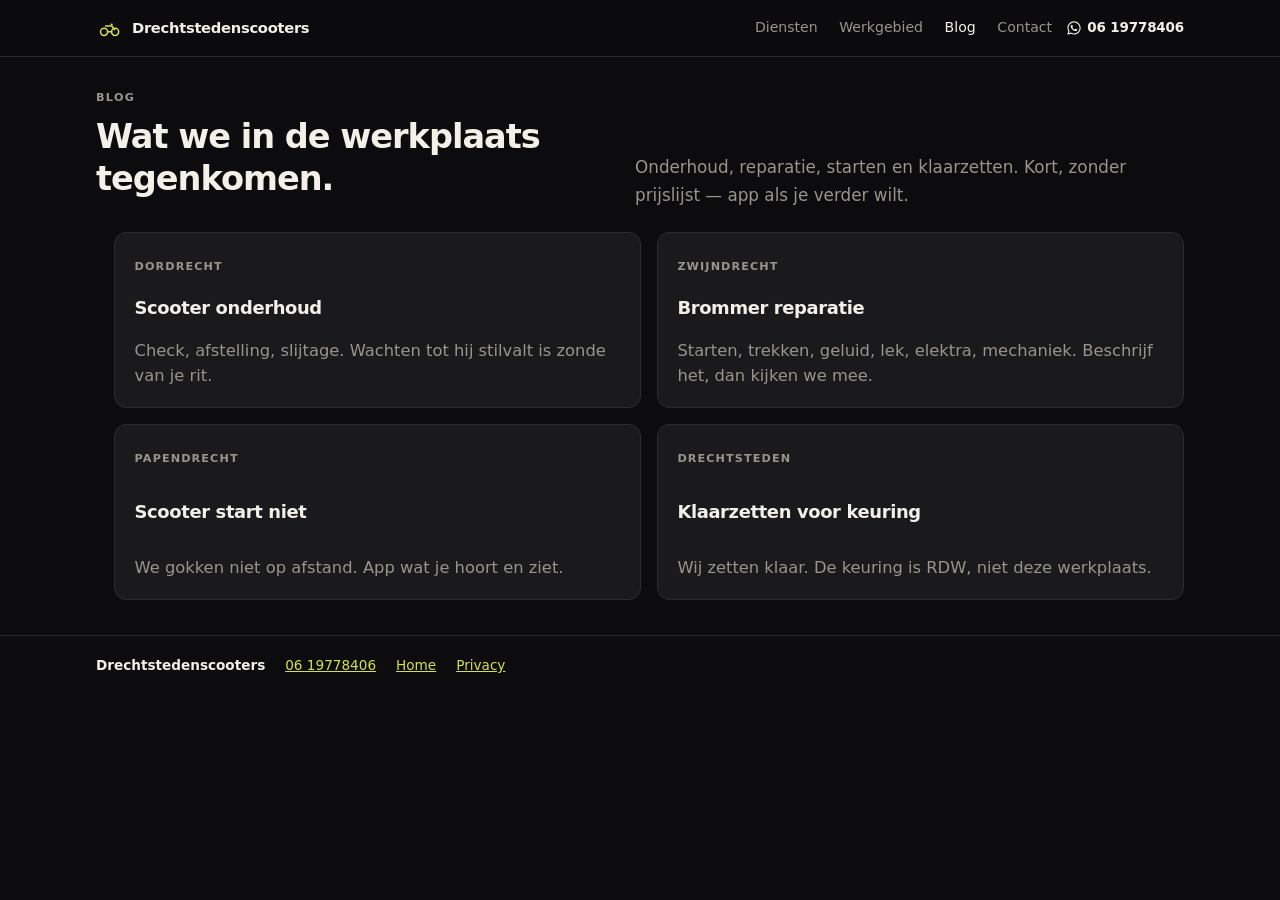
==== blog/index.html @ a327f625 "Warm homepage and blog-hub copy without changing facts Rewrite visible Dutch so the werkplaats sound" ====
<!DOCTYPE html>
<html lang="nl">
<head>
  <meta charset="utf-8">
  <meta name="viewport" content="width=device-width, initial-scale=1">
  <title>Scooter- en brommeruitleg Drechtsteden | Drechtstedenscooters</title>
  <meta name="description" content="Vier stukken: scooter onderhoud Dordrecht, brommer reparatie Zwijndrecht, scooter start niet Papendrecht, klaarzetten keuring Drechtsteden. Geen prijslijst. App 06 19778406.">
  <meta name="robots" content="index, follow">
  <meta name="theme-color" content="#0a0a0b">
  <link rel="canonical" href="https://www.drechtstedenscooters.nl/blog/">
  <link rel="icon" href="../favicon.svg" type="image/svg+xml">
  <link rel="icon" href="../favicon.ico" sizes="32x32">
  <link rel="apple-touch-icon" href="../apple-touch-icon.png">
  <meta property="og:title" content="Scooter- en brommeruitleg Drechtsteden | Drechtstedenscooters">
  <meta property="og:description" content="Vier stukken: onderhoud Dordrecht, reparatie Zwijndrecht, start niet Papendrecht, klaarzetten keuring. Geen prijslijst.">
  <meta property="og:locale" content="nl_NL">
  <meta property="og:type" content="website">
  <meta property="og:url" content="https://www.drechtstedenscooters.nl/blog/">
  <meta property="og:site_name" content="Drechtstedenscooters">
  <meta property="og:image" content="https://www.drechtstedenscooters.nl/public/photos/werkplaats.jpg">
  <meta property="og:image:alt" content="Derbi Senda 50 op een hydraulische brug in de werkplaats">
  <meta name="twitter:card" content="summary_large_image">
  <meta name="twitter:image" content="https://www.drechtstedenscooters.nl/public/photos/werkplaats.jpg">
  <meta name="twitter:image:alt" content="Derbi Senda 50 op een hydraulische brug in de werkplaats">
  <link rel="stylesheet" href="../styles.css">
  <script type="application/ld+json">
  {
    "@context": "https://schema.org",
    "@type": "CollectionPage",
    "name": "Scooter- en brommeruitleg Drechtsteden",
    "url": "https://www.drechtstedenscooters.nl/blog/",
    "isPartOf": {
      "@type": ["LocalBusiness", "AutoRepair"],
      "name": "Drechtstedenscooters",
      "url": "https://www.drechtstedenscooters.nl/",
      "telephone": "+31619778406"
    },
    "mainEntity": {
      "@type": "ItemList",
      "numberOfItems": 4,
      "itemListElement": [
        {
          "@type": "ListItem",
          "position": 1,
          "name": "Scooter onderhoud in Dordrecht",
          "url": "https://www.drechtstedenscooters.nl/blog/scooter-onderhoud-dordrecht.html"
        },
        {
          "@type": "ListItem",
          "position": 2,
          "name": "Brommer reparatie in Zwijndrecht",
          "url": "https://www.drechtstedenscooters.nl/blog/brommer-reparatie-zwijndrecht.html"
        },
        {
          "@type": "ListItem",
          "position": 3,
          "name": "Scooter start niet in Papendrecht",
          "url": "https://www.drechtstedenscooters.nl/blog/scooter-start-niet-papendrecht.html"
        },
        {
          "@type": "ListItem",
          "position": 4,
          "name": "Klaarzetten voor keuring in de Drechtsteden",
          "url": "https://www.drechtstedenscooters.nl/blog/scooter-klaarzetten-keuring-drechtsteden.html"
        }
      ]
    }
  }
  </script>
</head>
<body class="page-hub">
  <a class="skip-link" href="#inhoud">Naar inhoud</a>
  <header class="site-header">
    <div class="wrap header-inner">
      <a class="brand" href="../">
        <svg class="brand-mark" viewBox="0 0 32 32" aria-hidden="true" focusable="false">
          <circle cx="9.5" cy="21" r="4.2" fill="none" stroke="currentColor" stroke-width="1.8"/>
          <circle cx="22.5" cy="21" r="4.2" fill="none" stroke="currentColor" stroke-width="1.8"/>
          <path d="M13.6 21h5M11.2 14.2h7.4l3.2 4.2" fill="none" stroke="currentColor" stroke-width="1.8" stroke-linecap="round" stroke-linejoin="round"/>
          <circle cx="18.4" cy="12.4" r="1.35" fill="currentColor"/>
        </svg>
        <span class="brand-text"><strong>Drechtstedenscooters</strong></span>
      </a>
      <nav id="hoofdmenu" class="nav" aria-label="Hoofdnavigatie">
        <a href="../#diensten">Diensten</a>
        <a href="../#werkgebied">Werkgebied</a>
        <a href="./" aria-current="page">Blog</a>
        <a href="../#contact">Contact</a>
      </nav>
      <a class="header-wa" href="https://wa.me/31619778406?text=Hoi%2C%20ik%20heb%20een%20vraag%20over%20mijn%20scooter" rel="noopener noreferrer" aria-label="WhatsApp 06 19778406">
        <svg class="wa-icon" viewBox="0 0 24 24" aria-hidden="true" focusable="false">
          <path fill="currentColor" d="M19.05 4.91A9.82 9.82 0 0 0 12.04 2C6.58 2 2.13 6.45 2.13 11.91c0 1.75.46 3.45 1.32 4.95L2 22l5.25-1.38a9.87 9.87 0 0 0 4.79 1.22h.01c5.46 0 9.91-4.45 9.91-9.91 0-2.65-1.03-5.14-2.91-7.02m-7.01 15.24h-.01a8.2 8.2 0 0 1-4.18-1.15l-.3-.18-3.12.82.83-3.04-.2-.31a8.18 8.18 0 0 1-1.26-4.38c0-4.54 3.7-8.24 8.25-8.24 2.2 0 4.27.86 5.82 2.42a8.18 8.18 0 0 1 2.41 5.83c.01 4.54-3.7 8.23-8.24 8.23m4.52-6.16c-.25-.12-1.47-.72-1.7-.81-.23-.08-.39-.12-.56.12-.17.25-.64.81-.79.97-.15.17-.29.19-.54.06-.25-.12-1.05-.39-2-1.23-.74-.66-1.24-1.47-1.38-1.72-.15-.25-.02-.38.11-.51.11-.11.25-.29.37-.43.12-.15.17-.25.25-.41.08-.17.04-.31-.02-.43-.06-.12-.56-1.34-.76-1.84-.2-.48-.4-.42-.56-.42h-.48c-.17 0-.43.06-.66.31-.23.25-.87.85-.87 2.07s.89 2.4 1.01 2.56c.12.17 1.75 2.67 4.23 3.74.59.26 1.05.41 1.41.52.59.19 1.13.16 1.56.1.48-.07 1.47-.6 1.67-1.18.21-.58.21-1.07.15-1.18-.06-.1-.23-.17-.48-.29"/>
        </svg>
        <span class="header-wa-label">06 19778406</span>
      </a>
      <button class="nav-toggle" type="button" aria-expanded="false" aria-controls="hoofdmenu">Menu</button>
    </div>
  </header>
  <main id="inhoud">
    <article class="wrap article article-hub">
      <div class="hub-head">
        <div>
          <p class="eyebrow">Blog</p>
          <h1>Wat we in de werkplaats tegenkomen.</h1>
        </div>
        <p class="lede">Onderhoud, reparatie, starten en klaarzetten. Kort, zonder prijslijst — app als je verder wilt.</p>
      </div>
      <ul class="post-list">
        <li>
          <a class="post-card" href="scooter-onderhoud-dordrecht.html">
            <span class="post-kicker">Dordrecht</span>
            <strong>Scooter onderhoud</strong>
            <span>Check, afstelling, slijtage. Wachten tot hij stilvalt is zonde van je rit.</span>
          </a>
        </li>
        <li>
          <a class="post-card" href="brommer-reparatie-zwijndrecht.html">
            <span class="post-kicker">Zwijndrecht</span>
            <strong>Brommer reparatie</strong>
            <span>Starten, trekken, geluid, lek, elektra, mechaniek. Beschrijf het, dan kijken we mee.</span>
          </a>
        </li>
        <li>
          <a class="post-card" href="scooter-start-niet-papendrecht.html">
            <span class="post-kicker">Papendrecht</span>
            <strong>Scooter start niet</strong>
            <span>We gokken niet op afstand. App wat je hoort en ziet.</span>
          </a>
        </li>
        <li>
          <a class="post-card" href="scooter-klaarzetten-keuring-drechtsteden.html">
            <span class="post-kicker">Drechtsteden</span>
            <strong>Klaarzetten voor keuring</strong>
            <span>Wij zetten klaar. De keuring is RDW, niet deze werkplaats.</span>
          </a>
        </li>
      </ul>
    </article>
  </main>
  <footer class="site-footer">
    <div class="wrap footer-bar">
      <p class="footer-brand">Drechtstedenscooters</p>
      <p><a href="https://wa.me/31619778406" rel="noopener noreferrer">06 19778406</a></p>
      <p><a href="../">Home</a></p>
      <p><a href="../privacy.html">Privacy</a></p>
    </div>
  </footer>
  <script src="../nav.js"></script>
</body>
</html>
---- styles.css ----
/* Drechtstedenscooters — workshop site */

:root {
  --bg: #0c0c0e;
  --bg-raised: #141416;
  --bg-card: #1a1a1d;
  --ink: #f3f0e8;
  --muted: #9a958b;
  --line: #2c2c30;
  --accent: #d6e04a;
  --accent-ink: #14180a;
  --wa: #25d366;
  --wa-hover: #1ebe5d;
  --wa-ink: #052e16;
  --focus: #7ec8ff;
  --radius: 12px;
  --page: 68rem;
  --measure: 50rem;
  --header-h: 3.5rem;
  --fab-space: 5.5rem;
}

*,
*::before,
*::after {
  box-sizing: border-box;
}

html {
  scroll-behavior: smooth;
  color-scheme: dark;
  background: var(--bg);
  overflow-x: clip;
}

body {
  margin: 0;
  font-family: "Segoe UI", "Helvetica Neue", ui-sans-serif, system-ui, sans-serif;
  background: var(--bg);
  color: var(--ink);
  line-height: 1.65;
  font-size: 1.02rem;
  padding-bottom: calc(var(--fab-space) + env(safe-area-inset-bottom, 0px));
}

.page-home,
.page-hub {
  padding-bottom: 0;
}

.page-hub .fab {
  display: none;
}

img {
  max-width: 100%;
  height: auto;
  display: block;
}

a {
  color: var(--accent);
}

a:hover {
  color: #eef58a;
}

:focus-visible {
  outline: 3px solid var(--focus);
  outline-offset: 3px;
}

.skip-link {
  position: absolute;
  left: 0.75rem;
  top: -4rem;
  background: var(--accent);
  color: var(--accent-ink);
  padding: 0.45rem 0.7rem;
  z-index: 40;
  font-weight: 700;
  text-decoration: none;
}

.skip-link:focus {
  top: 0.75rem;
}

.wrap {
  width: min(100% - 2.25rem, var(--page));
  margin-inline: auto;
}

.site-header {
  position: sticky;
  top: 0;
  z-index: 20;
  background: rgba(12, 12, 14, 0.92);
  border-bottom: 1px solid var(--line);
  backdrop-filter: blur(12px);
}

.header-inner {
  display: grid;
  grid-template-columns: 1fr auto auto;
  align-items: center;
  gap: 0.55rem 0.85rem;
  min-height: var(--header-h);
}

.brand {
  display: flex;
  align-items: center;
  gap: 0.55rem;
  text-decoration: none;
  color: inherit;
  margin-right: auto;
}

.brand:hover {
  color: inherit;
}

.brand-mark {
  width: 1.7rem;
  height: 1.7rem;
  color: var(--accent);
  flex-shrink: 0;
}

.brand-text strong {
  font-size: 0.92rem;
  font-weight: 650;
  letter-spacing: -0.02em;
}

.brand-host {
  display: none;
}

.header-wa {
  position: relative;
  display: inline-flex;
  align-items: center;
  justify-content: center;
  gap: 0.35rem;
  background: transparent;
  color: var(--ink);
  text-decoration: none;
  font-weight: 650;
  font-size: 0.84rem;
  letter-spacing: -0.01em;
  padding: 0.2rem 0;
  min-height: 2.5rem;
  min-width: 2.5rem;
}

.header-wa:hover {
  color: var(--wa);
}

.header-wa .wa-icon {
  width: 1rem;
  height: 1rem;
}

@media (max-width: 879px) {
  .header-wa-label {
    position: absolute;
    width: 1px;
    height: 1px;
    padding: 0;
    margin: -1px;
    overflow: hidden;
    clip: rect(0, 0, 0, 0);
    white-space: nowrap;
    border: 0;
  }
}

.nav-toggle {
  background: transparent;
  color: var(--ink);
  border: 1px solid var(--line);
  border-radius: 8px;
  padding: 0.35rem 0.7rem;
  min-height: 2.25rem;
  font: inherit;
  font-size: 0.85rem;
  cursor: pointer;
}

.nav {
  display: none;
  grid-column: 1 / -1;
  flex-direction: column;
  gap: 0.15rem;
  padding-bottom: 0.75rem;
}

.nav.is-open {
  display: flex;
}

.nav a {
  color: var(--muted);
  text-decoration: none;
  padding: 0.45rem 0;
  border-bottom: 1px solid var(--line);
  font-size: 0.95rem;
}

.nav a:hover,
.nav a[aria-current="page"] {
  color: var(--ink);
}

@media (min-width: 880px) {
  .header-inner {
    grid-template-columns: auto 1fr auto;
  }

  .nav-toggle {
    display: none;
  }

  .nav {
    display: flex;
    grid-column: auto;
    flex-direction: row;
    justify-content: flex-end;
    gap: 1.35rem;
    padding: 0;
  }

  .nav a {
    border: 0;
    padding: 0;
    font-size: 0.88rem;
  }

  body {
    padding-bottom: 0;
  }
}

/* —— Hero: copy + photo —— */

.hero {
  display: grid;
  border-bottom: 1px solid var(--line);
}

.hero-media {
  order: -1;
  min-height: 15.5rem;
  max-height: 17.5rem;
  overflow: hidden;
}

.hero-media img {
  width: 100%;
  height: 100%;
  object-fit: cover;
  object-position: 50% 36%;
}

.hero-copy {
  width: min(100% - 2.25rem, var(--page));
  margin-inline: auto;
  padding: 1.25rem 0 1.5rem;
}

.hero-scrim {
  display: none;
}

@media (min-width: 1100px) {
  .hero {
    grid-template-columns: minmax(45rem, 54rem) 1fr;
    min-height: 34rem;
  }

  .hero-media {
    order: 0;
    min-height: 34rem;
    max-height: none;
  }

  .hero-copy {
    width: auto;
    margin: 0;
    padding: 3.25rem 3rem 3.25rem max(1.5rem, calc((100vw - 68rem) / 2));
    display: flex;
    flex-direction: column;
    justify-content: center;
  }
}

.eyebrow {
  margin: 0 0 0.55rem;
  text-transform: uppercase;
  letter-spacing: 0.12em;
  font-size: 0.7rem;
  font-weight: 700;
  color: var(--accent);
}

.hero h1 {
  margin: 0;
  font-size: 1.55rem;
  line-height: 1.25;
  letter-spacing: -0.03em;
  font-weight: 700;
  max-width: 18ch;
}

@media (min-width: 1100px) {
  .hero h1 {
    font-size: 2.55rem;
    line-height: 1.2;
    max-width: 15ch;
  }
}

.lede {
  max-width: 38rem;
  color: var(--muted);
  font-size: 1.05rem;
  line-height: 1.65;
  margin: 0.85rem 0 0;
}

.hero-actions {
  display: flex;
  flex-wrap: wrap;
  gap: 0.7rem;
  margin: 1.2rem 0 0;
}

.note {
  color: var(--muted);
  font-size: 0.92rem;
}

.section {
  padding-block: 2.6rem;
}

@media (min-width: 880px) {
  .section {
    padding-block: 3.6rem;
  }
}

.section-alt {
  background: var(--bg-raised);
  border-block: 1px solid var(--line);
}

.section-head {
  margin-bottom: 1.5rem;
  max-width: var(--measure);
}

.section-head h2,
.section h2,
.split h2 {
  margin: 0;
  font-size: 1.45rem;
  line-height: 1.25;
  letter-spacing: -0.03em;
  font-weight: 700;
}

@media (min-width: 880px) {
  .section-head h2,
  .section h2,
  .split h2 {
    font-size: 1.85rem;
  }
}

.section-intro {
  color: var(--muted);
  max-width: var(--measure);
  margin: 0.55rem 0 0;
  line-height: 1.65;
}

.jobs {
  list-style: none;
  margin: 0;
  padding: 0;
  display: grid;
  gap: 0.85rem;
}

.jobs li {
  background: var(--bg-card);
  border: 1px solid var(--line);
  border-radius: var(--radius);
  padding: 1.15rem 1.15rem 1.2rem;
}

.job-index {
  display: block;
  font-size: 0.72rem;
  font-weight: 700;
  letter-spacing: 0.1em;
  color: var(--accent);
  margin-bottom: 0.4rem;
}

.jobs h3 {
  margin: 0 0 0.35rem;
  font-size: 1.15rem;
  letter-spacing: -0.02em;
  font-weight: 700;
}

.jobs p {
  margin: 0;
  color: var(--muted);
  line-height: 1.6;
}

.jobs h3 a {
  color: inherit;
  text-decoration: none;
}

.jobs h3 a:hover {
  color: var(--accent);
}

@media (min-width: 880px) {
  .jobs {
    grid-template-columns: repeat(3, 1fr);
    gap: 1rem;
  }
}

.places {
  display: grid;
  grid-template-columns: repeat(2, 1fr);
  gap: 0.55rem;
  list-style: none;
  padding: 0;
  margin: 0;
}

@media (min-width: 880px) {
  .places {
    grid-template-columns: repeat(3, 1fr);
  }
}

.places li {
  background: var(--bg-card);
  border: 1px solid var(--line);
  border-radius: 10px;
  padding: 0.7rem 0.9rem;
  font-weight: 600;
  font-size: 0.95rem;
}

.places a {
  color: inherit;
  text-decoration: none;
  display: block;
}

.places a:hover {
  color: var(--accent);
}

.split {
  display: grid;
  gap: 0.5rem;
  max-width: var(--measure);
}

@media (min-width: 880px) {
  .split {
    grid-template-columns: 16rem 1fr;
    align-items: start;
    gap: 2rem;
    max-width: none;
  }
}

.section-contact {
  padding-block: 2.4rem;
}

.section-contact .lede {
  margin-top: 0.45rem;
}

.section-contact h2 {
  font-size: 1.45rem;
}

@media (min-width: 880px) {
  .section-contact h2 {
    font-size: 1.85rem;
  }
}

.contact-line {
  margin: 0.9rem 0 0;
}

.contact-line a {
  color: var(--ink);
  font-weight: 700;
  text-decoration: none;
  border-bottom: 1px solid var(--line);
}

.contact-line a:hover {
  color: var(--wa);
  border-color: var(--wa);
}

.btn {
  display: inline-flex;
  align-items: center;
  justify-content: center;
  gap: 0.4rem;
  text-decoration: none;
  border-radius: 999px;
  padding: 0.7rem 1.1rem;
  font-weight: 700;
  border: 2px solid transparent;
  letter-spacing: -0.02em;
  min-height: 2.85rem;
}

.btn-wa {
  background: var(--wa);
  color: var(--wa-ink);
}

.btn-wa:hover {
  background: var(--wa-hover);
  color: var(--wa-ink);
}

.wa-icon {
  width: 1.15rem;
  height: 1.15rem;
  flex-shrink: 0;
}

.site-footer {
  border-top: 1px solid var(--line);
  padding: 1.1rem 0 calc(1rem + env(safe-area-inset-bottom, 0px));
  color: var(--muted);
  font-size: 0.85rem;
}

.footer-bar,
.footer-grid {
  display: flex;
  flex-wrap: wrap;
  gap: 0.45rem 1.25rem;
  align-items: baseline;
}

.footer-bar p {
  margin: 0;
}

.footer-brand {
  color: var(--ink);
  font-weight: 700;
}

.fab {
  position: fixed;
  z-index: 30;
  left: 0.85rem;
  right: 0.85rem;
  bottom: calc(0.85rem + env(safe-area-inset-bottom, 0px));
  display: flex;
  align-items: center;
  justify-content: center;
  gap: 0.45rem;
  background: var(--wa);
  color: var(--wa-ink);
  text-decoration: none;
  font-weight: 750;
  border-radius: 999px;
  padding: 0.85rem 1rem;
}

.fab:hover {
  background: var(--wa-hover);
  color: var(--wa-ink);
}

@media (min-width: 880px) {
  .fab {
    display: none;
  }
}

.prose {
  padding-block: 2.6rem 3.2rem;
}

.prose h1 {
  margin: 0 0 0.7rem;
  font-size: 1.7rem;
  letter-spacing: -0.03em;
  line-height: 1.25;
}

.prose h2 {
  margin: 1.6rem 0 0.45rem;
  font-size: 1.15rem;
  letter-spacing: -0.02em;
}

.prose p {
  color: var(--muted);
  max-width: var(--measure);
  line-height: 1.65;
}

.prose p:first-of-type {
  color: var(--ink);
}

.article {
  padding-block: 2.4rem 3rem;
}

.article-hub {
  padding-block: 2rem 2.2rem;
}

.article h1 {
  margin: 0 0 0.6rem;
  font-size: 1.7rem;
  letter-spacing: -0.03em;
  line-height: 1.25;
  max-width: 22ch;
}

@media (min-width: 880px) {
  .article h1 {
    font-size: 2.1rem;
  }

  .hub-head {
    display: grid;
    grid-template-columns: 1fr 1.1fr;
    gap: 1.5rem 2.5rem;
    align-items: end;
    margin-bottom: 0.4rem;
  }

  .hub-head .lede {
    margin-top: 0;
  }
}

.article .lede {
  margin-top: 0.5rem;
}

.article h2 {
  margin: 1.8rem 0 0.5rem;
  font-size: 1.2rem;
  letter-spacing: -0.02em;
}

.article p,
.article li {
  color: var(--muted);
  max-width: var(--measure);
  line-height: 1.65;
}

.article ul {
  padding-left: 1.15rem;
}

.faq {
  display: grid;
  gap: 0.55rem;
  max-width: var(--measure);
  margin-top: 0.7rem;
}

@media (min-width: 880px) {
  .faq {
    grid-template-columns: 1fr 1fr;
    max-width: none;
  }

  .faq details:last-child {
    grid-column: 1 / -1;
  }
}

.faq details {
  background: var(--bg-card);
  border: 1px solid var(--line);
  border-radius: var(--radius);
  padding: 0.7rem 1rem;
}

.faq summary {
  cursor: pointer;
  font-weight: 700;
  letter-spacing: -0.02em;
  min-height: 2.5rem;
  display: flex;
  align-items: center;
}

.faq details p {
  margin: 0.55rem 0 0.1rem;
}

.article-links {
  list-style: none;
  padding: 0;
  margin: 0.6rem 0 0;
  display: grid;
  gap: 0.4rem;
}

.post-list {
  list-style: none;
  padding: 0;
  margin: 1.4rem 0 0;
  display: grid;
  gap: 0.85rem;
}

@media (min-width: 720px) {
  .post-list {
    grid-template-columns: 1fr 1fr;
    gap: 1rem;
  }
}

.post-list li {
  margin: 0;
}

.post-card {
  display: flex;
  flex-direction: column;
  justify-content: space-between;
  min-height: 11rem;
  background: var(--bg-card);
  border: 1px solid var(--line);
  border-radius: var(--radius);
  padding: 1.15rem 1.2rem 1.2rem;
  color: var(--ink);
  text-decoration: none;
}

.post-card:hover {
  color: inherit;
  border-color: var(--accent);
}

.post-kicker {
  display: block;
  font-size: 0.7rem;
  font-weight: 700;
  letter-spacing: 0.1em;
  text-transform: uppercase;
  color: var(--accent);
  margin-bottom: 0.45rem;
}

.post-card strong {
  display: block;
  font-size: 1.12rem;
  letter-spacing: -0.02em;
  line-height: 1.3;
}

.post-card span {
  display: block;
  margin-top: 0.45rem;
  color: var(--muted);
  line-height: 1.5;
}

.post-card:hover strong {
  color: var(--accent);
}

@media (prefers-reduced-motion: reduce) {
  html {
    scroll-behavior: auto;
  }
}
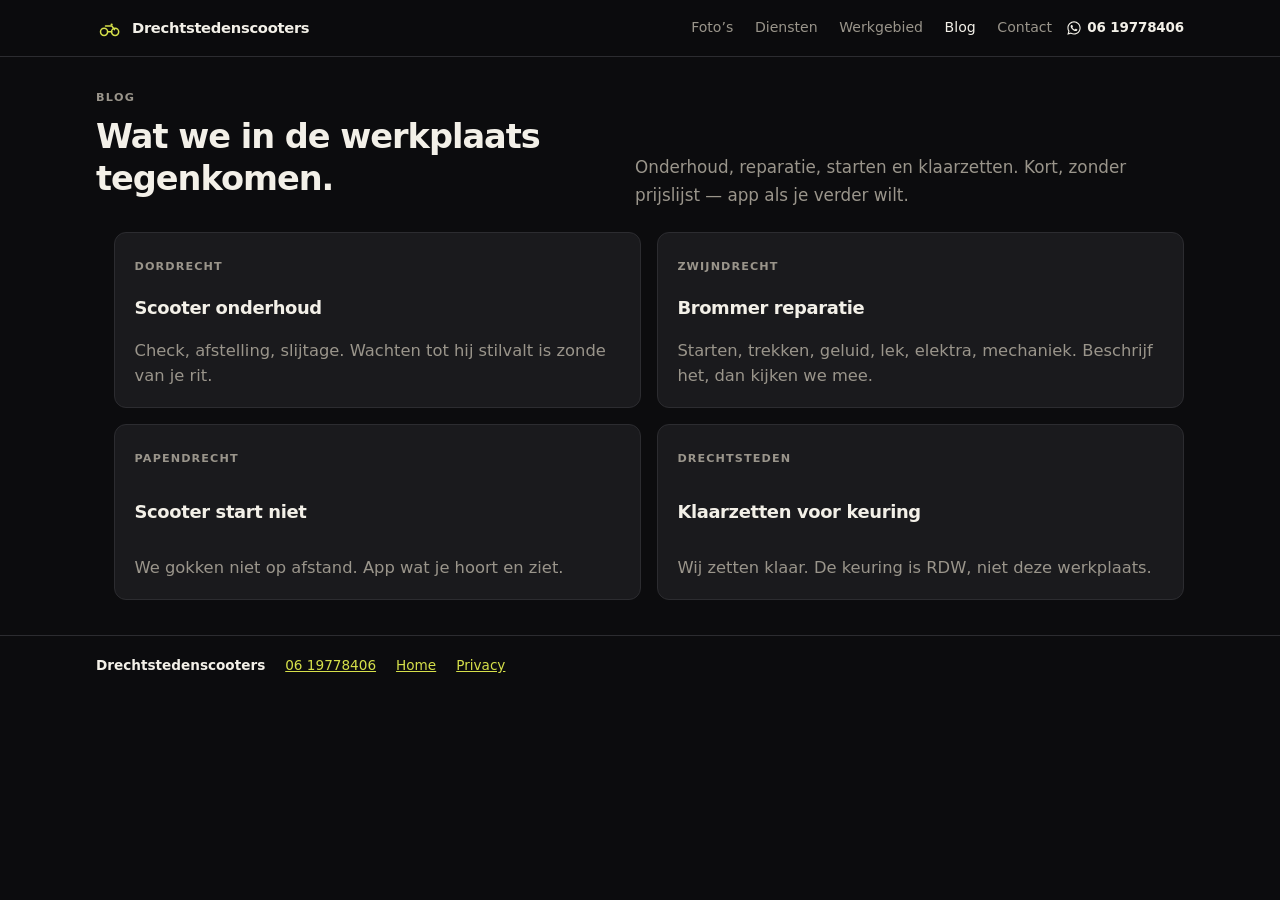
==== commit ba864725: "Add homepage Foto’s gallery with workshop and scooter shots Keep werkplaats.jpg as the two-column he" ====
--- a/blog/index.html
+++ b/blog/index.html
@@ -82,6 +82,7 @@
         <span class="brand-text"><strong>Drechtstedenscooters</strong></span>
       </a>
       <nav id="hoofdmenu" class="nav" aria-label="Hoofdnavigatie">
+        <a href="../#fotos">Foto’s</a>
         <a href="../#diensten">Diensten</a>
         <a href="../#werkgebied">Werkgebied</a>
         <a href="./" aria-current="page">Blog</a>
--- a/styles.css
+++ b/styles.css
@@ -389,6 +389,136 @@
   line-height: 1.65;
 }
 
+.gallery-section {
+  padding-block: 2.6rem;
+  border-bottom: 1px solid var(--line);
+}
+
+.gallery {
+  display: grid;
+  gap: 0.75rem;
+  grid-template-columns: 1fr 1fr;
+}
+
+.shot {
+  margin: 0;
+  background: #070708;
+  border: 1px solid var(--line);
+  border-radius: var(--radius);
+  overflow: hidden;
+  display: flex;
+  flex-direction: column;
+}
+
+.shot-hero,
+.shot-wide {
+  grid-column: 1 / -1;
+}
+
+.shot-btn {
+  appearance: none;
+  border: 0;
+  padding: 0;
+  margin: 0;
+  background: transparent;
+  cursor: zoom-in;
+  display: block;
+  width: 100%;
+}
+
+.shot img {
+  width: 100%;
+  height: 16rem;
+  object-fit: cover;
+}
+
+.shot-hero img {
+  height: min(62vw, 28rem);
+}
+
+.shot-wide img {
+  height: min(52vw, 22rem);
+}
+
+.shot figcaption {
+  padding: 0.55rem 0.75rem 0.7rem;
+  font-size: 0.75rem;
+  color: var(--muted);
+  letter-spacing: 0.01em;
+}
+
+@media (min-width: 880px) {
+  .gallery-section {
+    padding-block: 3.6rem;
+  }
+
+  .gallery {
+    grid-template-columns: repeat(4, 1fr);
+    grid-auto-rows: minmax(11rem, auto);
+    gap: 0.9rem;
+  }
+
+  .shot-hero {
+    grid-column: 1 / 3;
+    grid-row: span 2;
+  }
+
+  .shot-hero img,
+  .shot img,
+  .shot-wide img {
+    height: 100%;
+    min-height: 14rem;
+    flex: 1;
+  }
+
+  .shot {
+    min-height: 100%;
+  }
+
+  .shot-wide {
+    grid-column: span 2;
+  }
+}
+
+.lightbox {
+  width: min(96vw, 64rem);
+  max-height: 92vh;
+  padding: 0.9rem 0.9rem 1rem;
+  border: 1px solid var(--line);
+  border-radius: 12px;
+  background: #0e0e10;
+  color: var(--ink);
+}
+
+.lightbox::backdrop {
+  background: rgba(0, 0, 0, 0.82);
+}
+
+.lightbox img {
+  width: 100%;
+  max-height: 74vh;
+  object-fit: contain;
+  background: #050506;
+}
+
+.lightbox-close {
+  display: inline-flex;
+  margin-bottom: 0.6rem;
+  background: var(--bg-card);
+  color: var(--ink);
+  border: 1px solid var(--line);
+  border-radius: 8px;
+  padding: 0.4rem 0.7rem;
+  font: inherit;
+  cursor: pointer;
+}
+
+.lightbox-cap {
+  margin: 0.65rem 0 0;
+  color: var(--muted);
+  font-size: 0.88rem;
+}
+
 .jobs {
   list-style: none;
   margin: 0;
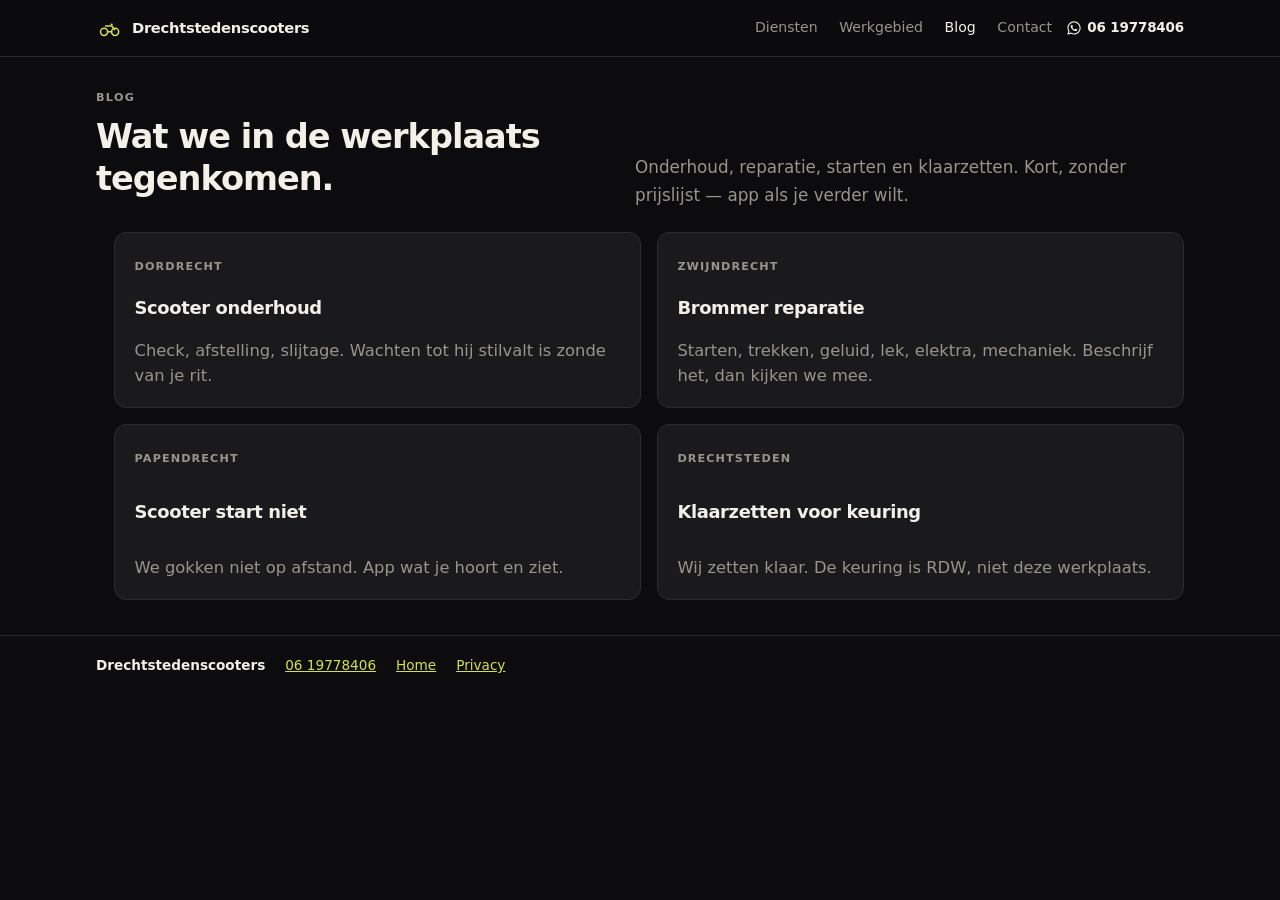
==== commit e73774ab: "Revert "Merge pull request #6 from mahavak/cursor/workshop-gallery-look-a357" This reverts commit 79" ====
--- a/blog/index.html
+++ b/blog/index.html
@@ -82,7 +82,6 @@
         <span class="brand-text"><strong>Drechtstedenscooters</strong></span>
       </a>
       <nav id="hoofdmenu" class="nav" aria-label="Hoofdnavigatie">
-        <a href="../#fotos">Foto’s</a>
         <a href="../#diensten">Diensten</a>
         <a href="../#werkgebied">Werkgebied</a>
         <a href="./" aria-current="page">Blog</a>
--- a/styles.css
+++ b/styles.css
@@ -389,136 +389,6 @@
   line-height: 1.65;
 }
 
-.gallery-section {
-  padding-block: 2.6rem;
-  border-bottom: 1px solid var(--line);
-}
-
-.gallery {
-  display: grid;
-  gap: 0.75rem;
-  grid-template-columns: 1fr 1fr;
-}
-
-.shot {
-  margin: 0;
-  background: #070708;
-  border: 1px solid var(--line);
-  border-radius: var(--radius);
-  overflow: hidden;
-  display: flex;
-  flex-direction: column;
-}
-
-.shot-hero,
-.shot-wide {
-  grid-column: 1 / -1;
-}
-
-.shot-btn {
-  appearance: none;
-  border: 0;
-  padding: 0;
-  margin: 0;
-  background: transparent;
-  cursor: zoom-in;
-  display: block;
-  width: 100%;
-}
-
-.shot img {
-  width: 100%;
-  height: 16rem;
-  object-fit: cover;
-}
-
-.shot-hero img {
-  height: min(62vw, 28rem);
-}
-
-.shot-wide img {
-  height: min(52vw, 22rem);
-}
-
-.shot figcaption {
-  padding: 0.55rem 0.75rem 0.7rem;
-  font-size: 0.75rem;
-  color: var(--muted);
-  letter-spacing: 0.01em;
-}
-
-@media (min-width: 880px) {
-  .gallery-section {
-    padding-block: 3.6rem;
-  }
-
-  .gallery {
-    grid-template-columns: repeat(4, 1fr);
-    grid-auto-rows: minmax(11rem, auto);
-    gap: 0.9rem;
-  }
-
-  .shot-hero {
-    grid-column: 1 / 3;
-    grid-row: span 2;
-  }
-
-  .shot-hero img,
-  .shot img,
-  .shot-wide img {
-    height: 100%;
-    min-height: 14rem;
-    flex: 1;
-  }
-
-  .shot {
-    min-height: 100%;
-  }
-
-  .shot-wide {
-    grid-column: span 2;
-  }
-}
-
-.lightbox {
-  width: min(96vw, 64rem);
-  max-height: 92vh;
-  padding: 0.9rem 0.9rem 1rem;
-  border: 1px solid var(--line);
-  border-radius: 12px;
-  background: #0e0e10;
-  color: var(--ink);
-}
-
-.lightbox::backdrop {
-  background: rgba(0, 0, 0, 0.82);
-}
-
-.lightbox img {
-  width: 100%;
-  max-height: 74vh;
-  object-fit: contain;
-  background: #050506;
-}
-
-.lightbox-close {
-  display: inline-flex;
-  margin-bottom: 0.6rem;
-  background: var(--bg-card);
-  color: var(--ink);
-  border: 1px solid var(--line);
-  border-radius: 8px;
-  padding: 0.4rem 0.7rem;
-  font: inherit;
-  cursor: pointer;
-}
-
-.lightbox-cap {
-  margin: 0.65rem 0 0;
-  color: var(--muted);
-  font-size: 0.88rem;
-}
-
 .jobs {
   list-style: none;
   margin: 0;
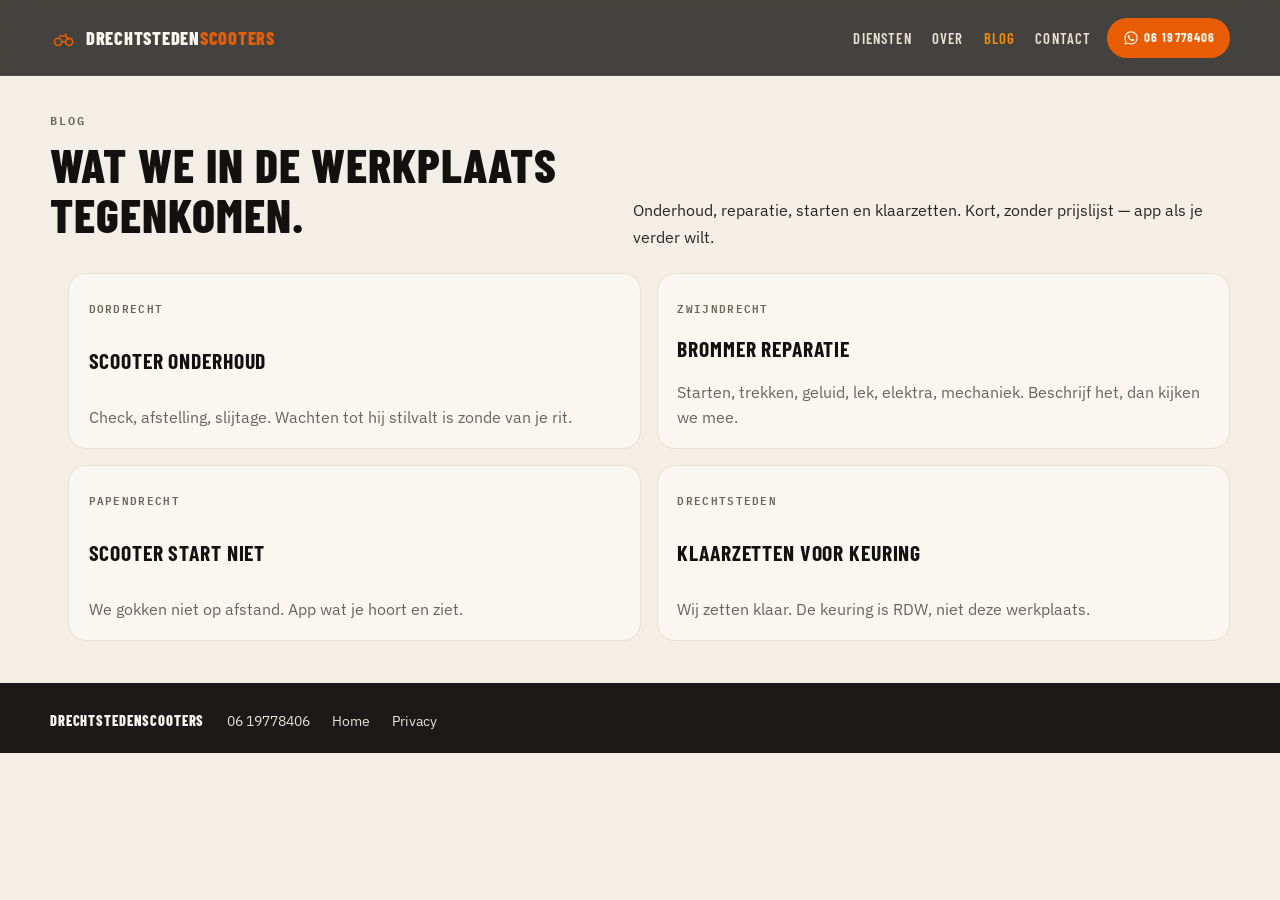
==== commit 7367156f: "Port homepage to BromWerks cream/orange workshop template Replace the black/lime DSS layout with the" ====
--- a/blog/index.html
+++ b/blog/index.html
@@ -6,7 +6,7 @@
   <title>Scooter- en brommeruitleg Drechtsteden | Drechtstedenscooters</title>
   <meta name="description" content="Vier stukken: scooter onderhoud Dordrecht, brommer reparatie Zwijndrecht, scooter start niet Papendrecht, klaarzetten keuring Drechtsteden. Geen prijslijst. App 06 19778406.">
   <meta name="robots" content="index, follow">
-  <meta name="theme-color" content="#0a0a0b">
+  <meta name="theme-color" content="#12110f">
   <link rel="canonical" href="https://www.drechtstedenscooters.nl/blog/">
   <link rel="icon" href="../favicon.svg" type="image/svg+xml">
   <link rel="icon" href="../favicon.ico" sizes="32x32">
@@ -22,6 +22,9 @@
   <meta name="twitter:card" content="summary_large_image">
   <meta name="twitter:image" content="https://www.drechtstedenscooters.nl/public/photos/werkplaats.jpg">
   <meta name="twitter:image:alt" content="Derbi Senda 50 op een hydraulische brug in de werkplaats">
+    <link rel="preconnect" href="https://fonts.googleapis.com">
+  <link rel="preconnect" href="https://fonts.gstatic.com" crossorigin>
+  <link href="https://fonts.googleapis.com/css2?family=Barlow+Condensed:wght@600;700;800&family=IBM+Plex+Mono:wght@500;600&family=IBM+Plex+Sans:wght@400;500;600;700&display=swap" rel="stylesheet">
   <link rel="stylesheet" href="../styles.css">
   <script type="application/ld+json">
   {
@@ -79,11 +82,11 @@
           <path d="M13.6 21h5M11.2 14.2h7.4l3.2 4.2" fill="none" stroke="currentColor" stroke-width="1.8" stroke-linecap="round" stroke-linejoin="round"/>
           <circle cx="18.4" cy="12.4" r="1.35" fill="currentColor"/>
         </svg>
-        <span class="brand-text"><strong>Drechtstedenscooters</strong></span>
+        <span class="brand-text">Drechtsteden<span>scooters</span></span>
       </a>
       <nav id="hoofdmenu" class="nav" aria-label="Hoofdnavigatie">
         <a href="../#diensten">Diensten</a>
-        <a href="../#werkgebied">Werkgebied</a>
+        <a href="../#over">Over</a>
         <a href="./" aria-current="page">Blog</a>
         <a href="../#contact">Contact</a>
       </nav>
@@ -93,7 +96,10 @@
         </svg>
         <span class="header-wa-label">06 19778406</span>
       </a>
-      <button class="nav-toggle" type="button" aria-expanded="false" aria-controls="hoofdmenu">Menu</button>
+            <button class="nav-toggle" type="button" aria-expanded="false" aria-controls="hoofdmenu">
+        <span class="nav-toggle-bars" aria-hidden="true"></span>
+        <span class="visually-hidden">Menu</span>
+      </button>
     </div>
   </header>
   <main id="inhoud">
--- a/styles.css
+++ b/styles.css
@@ -1,23 +1,21 @@
-/* Drechtstedenscooters — workshop site */
+/* Drechtstedenscooters — BromWerks port */
 
 :root {
-  --bg: #0c0c0e;
-  --bg-raised: #141416;
-  --bg-card: #1a1a1d;
-  --ink: #f3f0e8;
-  --muted: #9a958b;
-  --line: #2c2c30;
-  --accent: #d6e04a;
-  --accent-ink: #14180a;
-  --wa: #25d366;
-  --wa-hover: #1ebe5d;
-  --wa-ink: #052e16;
-  --focus: #7ec8ff;
-  --radius: 12px;
-  --page: 68rem;
-  --measure: 50rem;
-  --header-h: 3.5rem;
-  --fab-space: 5.5rem;
+  --ink: #12110f;
+  --ink-soft: #2a2722;
+  --paper: #f3efe6;
+  --paper-2: #e8e1d4;
+  --cream: #faf7f0;
+  --steel: #1b1a18;
+  --muted: #6b645a;
+  --accent: #e85d04;
+  --accent-2: #f48c06;
+  --accent-ink: #fff7ed;
+  --success: #2f6b3a;
+  --radius: 18px;
+  --nav-h: 76px;
+  --max: 1180px;
+  --focus: #f48c06;
 }
 
 *,
@@ -28,28 +26,18 @@
 
 html {
   scroll-behavior: smooth;
-  color-scheme: dark;
-  background: var(--bg);
+  background: var(--paper);
   overflow-x: clip;
 }
 
 body {
   margin: 0;
-  font-family: "Segoe UI", "Helvetica Neue", ui-sans-serif, system-ui, sans-serif;
-  background: var(--bg);
+  font-family: "IBM Plex Sans", "Segoe UI", ui-sans-serif, system-ui, sans-serif;
+  background: var(--paper);
   color: var(--ink);
   line-height: 1.65;
   font-size: 1.02rem;
-  padding-bottom: calc(var(--fab-space) + env(safe-area-inset-bottom, 0px));
-}
-
-.page-home,
-.page-hub {
-  padding-bottom: 0;
-}
-
-.page-hub .fab {
-  display: none;
+  font-weight: 400;
 }
 
 img {
@@ -63,12 +51,24 @@
 }
 
 a:hover {
-  color: #eef58a;
+  color: var(--accent-2);
 }
 
 :focus-visible {
   outline: 3px solid var(--focus);
   outline-offset: 3px;
+}
+
+.visually-hidden {
+  position: absolute;
+  width: 1px;
+  height: 1px;
+  padding: 0;
+  margin: -1px;
+  overflow: hidden;
+  clip: rect(0, 0, 0, 0);
+  white-space: nowrap;
+  border: 0;
 }
 
 .skip-link {
@@ -77,9 +77,12 @@
   top: -4rem;
   background: var(--accent);
   color: var(--accent-ink);
-  padding: 0.45rem 0.7rem;
-  z-index: 40;
+  padding: 0.5rem 0.8rem;
+  z-index: 50;
   font-weight: 700;
+  font-family: "Barlow Condensed", sans-serif;
+  letter-spacing: 0.06em;
+  text-transform: uppercase;
   text-decoration: none;
 }
 
@@ -88,25 +91,30 @@
 }
 
 .wrap {
-  width: min(100% - 2.25rem, var(--page));
+  width: min(100% - 2.25rem, var(--max));
   margin-inline: auto;
 }
 
+/* —— Header —— */
+
 .site-header {
-  position: sticky;
+  position: fixed;
   top: 0;
-  z-index: 20;
-  background: rgba(12, 12, 14, 0.92);
-  border-bottom: 1px solid var(--line);
-  backdrop-filter: blur(12px);
+  left: 0;
+  right: 0;
+  z-index: 30;
+  height: var(--nav-h);
+  background: rgba(18, 17, 15, 0.78);
+  backdrop-filter: blur(14px);
+  -webkit-backdrop-filter: blur(14px);
+  border-bottom: 1px solid rgba(250, 247, 240, 0.08);
 }
 
 .header-inner {
-  display: grid;
-  grid-template-columns: 1fr auto auto;
+  display: flex;
   align-items: center;
-  gap: 0.55rem 0.85rem;
-  min-height: var(--header-h);
+  gap: 0.7rem 1rem;
+  height: var(--nav-h);
 }
 
 .brand {
@@ -114,12 +122,12 @@
   align-items: center;
   gap: 0.55rem;
   text-decoration: none;
-  color: inherit;
+  color: var(--cream);
   margin-right: auto;
 }
 
 .brand:hover {
-  color: inherit;
+  color: var(--cream);
 }
 
 .brand-mark {
@@ -129,35 +137,75 @@
   flex-shrink: 0;
 }
 
-.brand-text strong {
-  font-size: 0.92rem;
-  font-weight: 650;
-  letter-spacing: -0.02em;
-}
-
-.brand-host {
+.brand-text {
+  font-family: "Barlow Condensed", sans-serif;
+  font-weight: 800;
+  font-size: 1.15rem;
+  letter-spacing: 0.04em;
+  text-transform: uppercase;
+}
+
+.brand-text span,
+.footer-brand span {
+  color: var(--accent);
+}
+
+.nav {
   display: none;
+  flex-direction: column;
+  gap: 0.15rem;
+  position: absolute;
+  top: var(--nav-h);
+  left: 0;
+  right: 0;
+  background: rgba(18, 17, 15, 0.96);
+  padding: 0.6rem 1.15rem 1.1rem;
+  border-bottom: 1px solid rgba(250, 247, 240, 0.08);
+}
+
+.nav.is-open {
+  display: flex;
+}
+
+.nav a {
+  color: var(--paper-2);
+  text-decoration: none;
+  padding: 0.55rem 0;
+  border-bottom: 1px solid rgba(250, 247, 240, 0.08);
+  font-family: "Barlow Condensed", sans-serif;
+  font-weight: 600;
+  font-size: 1.05rem;
+  letter-spacing: 0.08em;
+  text-transform: uppercase;
+}
+
+.nav a:hover,
+.nav a[aria-current="page"] {
+  color: var(--accent-2);
 }
 
 .header-wa {
-  position: relative;
   display: inline-flex;
   align-items: center;
   justify-content: center;
   gap: 0.35rem;
-  background: transparent;
-  color: var(--ink);
+  background: var(--accent);
+  color: var(--accent-ink);
   text-decoration: none;
-  font-weight: 650;
-  font-size: 0.84rem;
-  letter-spacing: -0.01em;
-  padding: 0.2rem 0;
+  font-family: "Barlow Condensed", sans-serif;
+  font-weight: 700;
+  font-size: 0.82rem;
+  letter-spacing: 0.08em;
+  text-transform: uppercase;
+  border-radius: 999px;
+  padding: 0.55rem 0.95rem;
   min-height: 2.5rem;
-  min-width: 2.5rem;
+  white-space: nowrap;
 }
 
 .header-wa:hover {
-  color: var(--wa);
+  background: var(--accent-2);
+  color: var(--accent-ink);
 }
 
 .header-wa .wa-icon {
@@ -165,365 +213,73 @@
   height: 1rem;
 }
 
-@media (max-width: 879px) {
-  .header-wa-label {
-    position: absolute;
-    width: 1px;
-    height: 1px;
-    padding: 0;
-    margin: -1px;
-    overflow: hidden;
-    clip: rect(0, 0, 0, 0);
-    white-space: nowrap;
-    border: 0;
-  }
+.brand-text strong {
+  font-weight: 800;
 }
 
 .nav-toggle {
+  width: 2.5rem;
+  height: 2.5rem;
   background: transparent;
-  color: var(--ink);
-  border: 1px solid var(--line);
-  border-radius: 8px;
-  padding: 0.35rem 0.7rem;
-  min-height: 2.25rem;
-  font: inherit;
-  font-size: 0.85rem;
+  color: var(--cream);
+  border: 1px solid rgba(250, 247, 240, 0.18);
+  border-radius: 10px;
   cursor: pointer;
-}
-
-.nav {
-  display: none;
-  grid-column: 1 / -1;
-  flex-direction: column;
-  gap: 0.15rem;
-  padding-bottom: 0.75rem;
-}
-
-.nav.is-open {
-  display: flex;
-}
-
-.nav a {
-  color: var(--muted);
-  text-decoration: none;
-  padding: 0.45rem 0;
-  border-bottom: 1px solid var(--line);
-  font-size: 0.95rem;
-}
-
-.nav a:hover,
-.nav a[aria-current="page"] {
-  color: var(--ink);
-}
-
-@media (min-width: 880px) {
-  .header-inner {
-    grid-template-columns: auto 1fr auto;
-  }
-
+  display: grid;
+  place-items: center;
+  padding: 0;
+}
+
+.nav-toggle-bars,
+.nav-toggle-bars::before,
+.nav-toggle-bars::after {
+  display: block;
+  width: 1.05rem;
+  height: 2px;
+  background: currentColor;
+  border-radius: 2px;
+  position: relative;
+}
+
+.nav-toggle-bars::before,
+.nav-toggle-bars::after {
+  content: "";
+  position: absolute;
+  left: 0;
+}
+
+.nav-toggle-bars::before {
+  top: -6px;
+}
+
+.nav-toggle-bars::after {
+  top: 6px;
+}
+
+@media (min-width: 980px) {
   .nav-toggle {
     display: none;
   }
 
   .nav {
     display: flex;
-    grid-column: auto;
+    position: static;
     flex-direction: row;
-    justify-content: flex-end;
-    gap: 1.35rem;
+    align-items: center;
+    gap: 1.25rem;
+    background: transparent;
     padding: 0;
+    border: 0;
   }
 
   .nav a {
     border: 0;
     padding: 0;
-    font-size: 0.88rem;
-  }
-
-  body {
-    padding-bottom: 0;
-  }
-}
-
-/* —— Hero: copy + photo —— */
-
-.hero {
-  display: grid;
-  border-bottom: 1px solid var(--line);
-}
-
-.hero-media {
-  order: -1;
-  min-height: 15.5rem;
-  max-height: 17.5rem;
-  overflow: hidden;
-}
-
-.hero-media img {
-  width: 100%;
-  height: 100%;
-  object-fit: cover;
-  object-position: 50% 36%;
-}
-
-.hero-copy {
-  width: min(100% - 2.25rem, var(--page));
-  margin-inline: auto;
-  padding: 1.25rem 0 1.5rem;
-}
-
-.hero-scrim {
-  display: none;
-}
-
-@media (min-width: 1100px) {
-  .hero {
-    grid-template-columns: minmax(45rem, 54rem) 1fr;
-    min-height: 34rem;
-  }
-
-  .hero-media {
-    order: 0;
-    min-height: 34rem;
-    max-height: none;
-  }
-
-  .hero-copy {
-    width: auto;
-    margin: 0;
-    padding: 3.25rem 3rem 3.25rem max(1.5rem, calc((100vw - 68rem) / 2));
-    display: flex;
-    flex-direction: column;
-    justify-content: center;
-  }
-}
-
-.eyebrow {
-  margin: 0 0 0.55rem;
-  text-transform: uppercase;
-  letter-spacing: 0.12em;
-  font-size: 0.7rem;
-  font-weight: 700;
-  color: var(--accent);
-}
-
-.hero h1 {
-  margin: 0;
-  font-size: 1.55rem;
-  line-height: 1.25;
-  letter-spacing: -0.03em;
-  font-weight: 700;
-  max-width: 18ch;
-}
-
-@media (min-width: 1100px) {
-  .hero h1 {
-    font-size: 2.55rem;
-    line-height: 1.2;
-    max-width: 15ch;
-  }
-}
-
-.lede {
-  max-width: 38rem;
-  color: var(--muted);
-  font-size: 1.05rem;
-  line-height: 1.65;
-  margin: 0.85rem 0 0;
-}
-
-.hero-actions {
-  display: flex;
-  flex-wrap: wrap;
-  gap: 0.7rem;
-  margin: 1.2rem 0 0;
-}
-
-.note {
-  color: var(--muted);
-  font-size: 0.92rem;
-}
-
-.section {
-  padding-block: 2.6rem;
-}
-
-@media (min-width: 880px) {
-  .section {
-    padding-block: 3.6rem;
-  }
-}
-
-.section-alt {
-  background: var(--bg-raised);
-  border-block: 1px solid var(--line);
-}
-
-.section-head {
-  margin-bottom: 1.5rem;
-  max-width: var(--measure);
-}
-
-.section-head h2,
-.section h2,
-.split h2 {
-  margin: 0;
-  font-size: 1.45rem;
-  line-height: 1.25;
-  letter-spacing: -0.03em;
-  font-weight: 700;
-}
-
-@media (min-width: 880px) {
-  .section-head h2,
-  .section h2,
-  .split h2 {
-    font-size: 1.85rem;
-  }
-}
-
-.section-intro {
-  color: var(--muted);
-  max-width: var(--measure);
-  margin: 0.55rem 0 0;
-  line-height: 1.65;
-}
-
-.jobs {
-  list-style: none;
-  margin: 0;
-  padding: 0;
-  display: grid;
-  gap: 0.85rem;
-}
-
-.jobs li {
-  background: var(--bg-card);
-  border: 1px solid var(--line);
-  border-radius: var(--radius);
-  padding: 1.15rem 1.15rem 1.2rem;
-}
-
-.job-index {
-  display: block;
-  font-size: 0.72rem;
-  font-weight: 700;
-  letter-spacing: 0.1em;
-  color: var(--accent);
-  margin-bottom: 0.4rem;
-}
-
-.jobs h3 {
-  margin: 0 0 0.35rem;
-  font-size: 1.15rem;
-  letter-spacing: -0.02em;
-  font-weight: 700;
-}
-
-.jobs p {
-  margin: 0;
-  color: var(--muted);
-  line-height: 1.6;
-}
-
-.jobs h3 a {
-  color: inherit;
-  text-decoration: none;
-}
-
-.jobs h3 a:hover {
-  color: var(--accent);
-}
-
-@media (min-width: 880px) {
-  .jobs {
-    grid-template-columns: repeat(3, 1fr);
-    gap: 1rem;
-  }
-}
-
-.places {
-  display: grid;
-  grid-template-columns: repeat(2, 1fr);
-  gap: 0.55rem;
-  list-style: none;
-  padding: 0;
-  margin: 0;
-}
-
-@media (min-width: 880px) {
-  .places {
-    grid-template-columns: repeat(3, 1fr);
-  }
-}
-
-.places li {
-  background: var(--bg-card);
-  border: 1px solid var(--line);
-  border-radius: 10px;
-  padding: 0.7rem 0.9rem;
-  font-weight: 600;
-  font-size: 0.95rem;
-}
-
-.places a {
-  color: inherit;
-  text-decoration: none;
-  display: block;
-}
-
-.places a:hover {
-  color: var(--accent);
-}
-
-.split {
-  display: grid;
-  gap: 0.5rem;
-  max-width: var(--measure);
-}
-
-@media (min-width: 880px) {
-  .split {
-    grid-template-columns: 16rem 1fr;
-    align-items: start;
-    gap: 2rem;
-    max-width: none;
-  }
-}
-
-.section-contact {
-  padding-block: 2.4rem;
-}
-
-.section-contact .lede {
-  margin-top: 0.45rem;
-}
-
-.section-contact h2 {
-  font-size: 1.45rem;
-}
-
-@media (min-width: 880px) {
-  .section-contact h2 {
-    font-size: 1.85rem;
-  }
-}
-
-.contact-line {
-  margin: 0.9rem 0 0;
-}
-
-.contact-line a {
-  color: var(--ink);
-  font-weight: 700;
-  text-decoration: none;
-  border-bottom: 1px solid var(--line);
-}
-
-.contact-line a:hover {
-  color: var(--wa);
-  border-color: var(--wa);
-}
+    font-size: 0.92rem;
+  }
+}
+
+/* —— Buttons —— */
 
 .btn {
   display: inline-flex;
@@ -532,51 +288,881 @@
   gap: 0.4rem;
   text-decoration: none;
   border-radius: 999px;
-  padding: 0.7rem 1.1rem;
+  padding: 0.78rem 1.25rem;
+  font-family: "Barlow Condensed", sans-serif;
   font-weight: 700;
+  font-size: 1.02rem;
+  letter-spacing: 0.08em;
+  text-transform: uppercase;
   border: 2px solid transparent;
-  letter-spacing: -0.02em;
   min-height: 2.85rem;
-}
-
+  cursor: pointer;
+}
+
+.btn-pill,
 .btn-wa {
-  background: var(--wa);
-  color: var(--wa-ink);
-}
-
+  background: var(--accent);
+  color: var(--accent-ink);
+}
+
+.btn-pill:hover,
 .btn-wa:hover {
-  background: var(--wa-hover);
-  color: var(--wa-ink);
-}
-
-.wa-icon {
-  width: 1.15rem;
-  height: 1.15rem;
-  flex-shrink: 0;
-}
-
-.site-footer {
-  border-top: 1px solid var(--line);
-  padding: 1.1rem 0 calc(1rem + env(safe-area-inset-bottom, 0px));
-  color: var(--muted);
-  font-size: 0.85rem;
-}
-
-.footer-bar,
-.footer-grid {
+  background: var(--accent-2);
+  color: var(--accent-ink);
+}
+
+.btn-ghost {
+  background: transparent;
+  color: var(--cream);
+  border-color: rgba(250, 247, 240, 0.35);
+}
+
+.btn-ghost:hover {
+  color: var(--cream);
+  border-color: var(--cream);
+}
+
+/* —— Hero —— */
+
+.hero {
+  position: relative;
+  min-height: 100svh;
+  display: grid;
+  align-items: end;
+  padding: calc(var(--nav-h) + 2.5rem) 0 4.5rem;
+  color: var(--cream);
+}
+
+.hero-photo {
+  position: absolute;
+  inset: 0;
+  width: 100%;
+  height: 100%;
+  object-fit: cover;
+  object-position: 62% 50%;
+}
+
+.hero-scrim {
+  position: absolute;
+  inset: 0;
+  background:
+    linear-gradient(90deg, rgba(18, 17, 15, 0.82) 0%, rgba(18, 17, 15, 0.55) 46%, rgba(18, 17, 15, 0.22) 100%),
+    linear-gradient(180deg, rgba(18, 17, 15, 0.35) 0%, transparent 28%, rgba(18, 17, 15, 0.45) 100%);
+}
+
+.hero-copy {
+  position: relative;
+  z-index: 1;
+  max-width: 38rem;
+  margin-left: max(1.125rem, calc((100% - var(--max)) / 2));
+  width: min(100% - 2.25rem, 38rem);
+}
+
+.hero h1 {
+  margin: 0;
+  font-family: "Barlow Condensed", sans-serif;
+  font-weight: 800;
+  font-size: clamp(2.6rem, 8vw, 5.4rem);
+  line-height: 0.92;
+  letter-spacing: 0.01em;
+  text-transform: uppercase;
+}
+
+.hero .lede {
+  color: var(--paper-2);
+  font-size: 1.08rem;
+  margin: 1.1rem 0 0;
+  max-width: 36rem;
+}
+
+.hero-actions {
   display: flex;
   flex-wrap: wrap;
-  gap: 0.45rem 1.25rem;
-  align-items: baseline;
-}
-
-.footer-bar p {
+  gap: 0.7rem;
+  margin: 1.5rem 0 0;
+}
+
+.hazard {
+  height: 14px;
+  background: repeating-linear-gradient(
+    -45deg,
+    var(--ink) 0 10px,
+    var(--accent) 10px 20px
+  );
+}
+
+.kicker {
+  margin: 0 0 0.55rem;
+  font-family: "IBM Plex Mono", ui-monospace, monospace;
+  font-weight: 600;
+  font-size: 0.72rem;
+  letter-spacing: 0.16em;
+  text-transform: uppercase;
+  color: var(--accent);
+}
+
+.hero .kicker {
+  color: var(--accent-2);
+}
+
+/* —— Sections —— */
+
+.section {
+  padding-block: 4.2rem;
+}
+
+@media (min-width: 880px) {
+  .section {
+    padding-block: 5.4rem;
+  }
+}
+
+.section-head {
+  margin-bottom: 2rem;
+  max-width: 40rem;
+}
+
+.section-head h2,
+.section h2,
+.cta-inner h2 {
   margin: 0;
+  font-family: "Barlow Condensed", sans-serif;
+  font-weight: 800;
+  font-size: clamp(2rem, 4vw, 3.15rem);
+  line-height: 0.98;
+  letter-spacing: 0.015em;
+  text-transform: uppercase;
+}
+
+.section-intro {
+  color: var(--muted);
+  margin: 0.7rem 0 0;
+  line-height: 1.65;
+}
+
+.section-head-light h2,
+.section-head-light .section-intro,
+.section-head-light .kicker {
+  color: var(--cream);
+}
+
+.section-head-light .kicker {
+  color: var(--accent-2);
+}
+
+.section-head-light .section-intro {
+  color: var(--paper-2);
+}
+
+/* —— Services —— */
+
+.section-services {
+  background: var(--cream);
+}
+
+.service-list {
+  list-style: none;
+  margin: 0;
+  padding: 0;
+  display: grid;
+  gap: 0;
+}
+
+.service-row {
+  display: grid;
+  grid-template-columns: auto 1fr auto;
+  gap: 0.85rem 1.1rem;
+  align-items: start;
+  padding: 1.25rem 0;
+  border-top: 1px solid var(--paper-2);
+}
+
+.service-row:last-child {
+  border-bottom: 1px solid var(--paper-2);
+}
+
+.service-num {
+  font-family: "IBM Plex Mono", ui-monospace, monospace;
+  font-weight: 600;
+  font-size: 0.85rem;
+  letter-spacing: 0.08em;
+  color: var(--accent);
+  padding-top: 0.2rem;
+}
+
+.service-body h3 {
+  margin: 0 0 0.25rem;
+  font-family: "Barlow Condensed", sans-serif;
+  font-weight: 700;
+  font-size: 1.45rem;
+  letter-spacing: 0.04em;
+  text-transform: uppercase;
+}
+
+.service-body h3 a {
+  color: inherit;
+  text-decoration: none;
+}
+
+.service-body h3 a:hover {
+  color: var(--accent);
+}
+
+.service-body p {
+  margin: 0;
+  color: var(--muted);
+  max-width: 42rem;
+}
+
+.price-tag {
+  font-family: "IBM Plex Mono", ui-monospace, monospace;
+  font-weight: 600;
+  font-size: 0.78rem;
+  letter-spacing: 0.06em;
+  text-transform: uppercase;
+  color: var(--ink);
+  background: var(--paper-2);
+  border-radius: 999px;
+  padding: 0.38rem 0.7rem;
+  white-space: nowrap;
+  align-self: center;
+}
+
+/* —— About —— */
+
+.section-about {
+  background: var(--paper);
+}
+
+.about-grid {
+  display: grid;
+  gap: 2rem;
+}
+
+.about-figure {
+  margin: 0;
+  border-radius: var(--radius);
+  overflow: hidden;
+  box-shadow: 0 18px 40px rgba(18, 17, 15, 0.16);
+}
+
+.about-figure img {
+  width: 100%;
+  height: 100%;
+  object-fit: cover;
+  min-height: 18rem;
+}
+
+.about-copy p {
+  color: var(--ink-soft);
+}
+
+.checks {
+  list-style: none;
+  margin: 1.4rem 0 0;
+  padding: 0;
+  display: grid;
+  gap: 0.65rem;
+}
+
+.checks li {
+  position: relative;
+  padding-left: 1.7rem;
+  font-weight: 500;
+}
+
+.checks li::before {
+  content: "";
+  position: absolute;
+  left: 0;
+  top: 0.45rem;
+  width: 0.85rem;
+  height: 0.85rem;
+  border-radius: 50%;
+  background: var(--success);
+  box-shadow: inset 0 0 0 3px var(--cream), inset 0 0 0 5px var(--success);
+}
+
+@media (min-width: 880px) {
+  .about-grid {
+    grid-template-columns: 1.05fr 1fr;
+    gap: 3.2rem;
+    align-items: center;
+  }
+}
+
+/* —— Pricing —— */
+
+.section-pricing {
+  position: relative;
+  color: var(--cream);
+  isolation: isolate;
+}
+
+.pricing-bg {
+  position: absolute;
+  inset: 0;
+  background:
+    linear-gradient(180deg, rgba(18, 17, 15, 0.72), rgba(18, 17, 15, 0.78)),
+    url("assets/workshop.jpg") center / cover no-repeat;
+  z-index: -1;
+}
+
+.tickets {
+  display: grid;
+  gap: 1.1rem;
+}
+
+.ticket {
+  background: var(--cream);
+  color: var(--ink);
+  border-radius: var(--radius);
+  padding: 1.55rem 1.4rem 1.5rem;
+  border: 2px solid transparent;
+  display: flex;
+  flex-direction: column;
+  min-height: 100%;
+}
+
+.ticket-featured {
+  border-color: var(--accent);
+  box-shadow: 0 0 0 4px rgba(232, 93, 4, 0.22);
+}
+
+.ticket-kicker {
+  margin: 0;
+  font-family: "IBM Plex Mono", ui-monospace, monospace;
+  font-size: 0.68rem;
+  font-weight: 600;
+  letter-spacing: 0.14em;
+  text-transform: uppercase;
+  color: var(--accent);
+}
+
+.ticket h3 {
+  margin: 0.35rem 0 0;
+  font-family: "Barlow Condensed", sans-serif;
+  font-weight: 800;
+  font-size: 1.7rem;
+  text-transform: uppercase;
+  letter-spacing: 0.04em;
+}
+
+.ticket-price {
+  margin: 0.55rem 0 0.9rem;
+  font-family: "Barlow Condensed", sans-serif;
+  font-weight: 800;
+  font-size: 2.6rem;
+  line-height: 1;
+  letter-spacing: 0.02em;
+}
+
+.ticket ul {
+  margin: 0 0 1.25rem;
+  padding: 0;
+  list-style: none;
+  color: var(--muted);
+  flex: 1;
+}
+
+.ticket li {
+  padding: 0.28rem 0;
+}
+
+.ticket .btn {
+  align-self: flex-start;
+}
+
+@media (min-width: 880px) {
+  .tickets {
+    grid-template-columns: repeat(3, 1fr);
+    align-items: stretch;
+    gap: 1.2rem;
+  }
+
+  .ticket-featured {
+    transform: translateY(-10px);
+  }
+}
+
+/* —— Reviews —— */
+
+.section-reviews {
+  background: var(--cream);
+}
+
+.stats-panel {
+  display: grid;
+  gap: 0.8rem;
+  margin-bottom: 1.6rem;
+  padding: 1.1rem 1.2rem;
+  background: var(--paper);
+  border-radius: var(--radius);
+  border: 1px solid var(--paper-2);
+}
+
+.stats-panel strong {
+  display: block;
+  font-family: "Barlow Condensed", sans-serif;
+  font-weight: 800;
+  font-size: 1.25rem;
+  letter-spacing: 0.06em;
+  text-transform: uppercase;
+}
+
+.stats-panel span {
+  color: var(--muted);
+  font-size: 0.92rem;
+}
+
+.review-grid {
+  display: grid;
+  gap: 1rem;
+}
+
+.review-card {
+  margin: 0;
+  background: var(--paper);
+  border-radius: var(--radius);
+  padding: 1.35rem 1.3rem 1.2rem;
+  border: 1px solid var(--paper-2);
+}
+
+.review-card p {
+  margin: 0;
+  font-size: 1.05rem;
+  color: var(--ink-soft);
+}
+
+.review-card footer {
+  margin-top: 0.9rem;
+  font-family: "IBM Plex Mono", ui-monospace, monospace;
+  font-size: 0.7rem;
+  letter-spacing: 0.12em;
+  text-transform: uppercase;
+  color: var(--muted);
+}
+
+@media (min-width: 880px) {
+  .stats-panel {
+    grid-template-columns: repeat(3, 1fr);
+    gap: 1.5rem;
+  }
+
+  .review-grid {
+    grid-template-columns: repeat(3, 1fr);
+  }
+}
+
+/* —— CTA band —— */
+
+.cta-band {
+  position: relative;
+  isolation: isolate;
+  min-height: 22rem;
+  display: grid;
+  align-items: center;
+  padding: 4.5rem 0;
+  color: var(--cream);
+}
+
+.cta-bg {
+  position: absolute;
+  inset: 0;
+  background:
+    linear-gradient(90deg, rgba(18, 17, 15, 0.78), rgba(18, 17, 15, 0.45)),
+    url("assets/parts.jpg") center / cover no-repeat;
+  z-index: -1;
+}
+
+.cta-inner {
+  max-width: 36rem;
+}
+
+.cta-inner p {
+  color: var(--paper-2);
+  margin: 0.7rem 0 1.3rem;
+}
+
+/* —— Contact —— */
+
+.section-contact {
+  background: var(--paper);
+}
+
+.contact-grid {
+  display: grid;
+  gap: 1.2rem;
+}
+
+.info-card,
+.form-card {
+  background: var(--cream);
+  border-radius: var(--radius);
+  padding: 1.6rem 1.4rem 1.55rem;
+  border: 1px solid var(--paper-2);
+}
+
+.contact-phone {
+  margin: 0.7rem 0 0.4rem;
+}
+
+.contact-phone a {
+  font-family: "Barlow Condensed", sans-serif;
+  font-weight: 800;
+  font-size: 2rem;
+  letter-spacing: 0.04em;
+  text-decoration: none;
+  color: var(--ink);
+}
+
+.contact-phone a:hover {
+  color: var(--accent);
+}
+
+.contact-area {
+  color: var(--muted);
+}
+
+.hours {
+  width: 100%;
+  border-collapse: collapse;
+  margin-top: 1.2rem;
+  font-size: 0.95rem;
+}
+
+.hours caption {
+  caption-side: top;
+  text-align: left;
+  font-family: "IBM Plex Mono", ui-monospace, monospace;
+  font-size: 0.7rem;
+  letter-spacing: 0.14em;
+  text-transform: uppercase;
+  color: var(--accent);
+  margin-bottom: 0.45rem;
+}
+
+.hours th,
+.hours td {
+  padding: 0.55rem 0;
+  border-top: 1px solid var(--paper-2);
+  text-align: left;
+}
+
+.hours th {
+  font-family: "IBM Plex Mono", ui-monospace, monospace;
+  font-weight: 600;
+  font-size: 0.78rem;
+  letter-spacing: 0.08em;
+  text-transform: uppercase;
+  width: 34%;
+}
+
+.form-card h3 {
+  margin: 0;
+  font-family: "Barlow Condensed", sans-serif;
+  font-weight: 800;
+  font-size: 1.7rem;
+  text-transform: uppercase;
+  letter-spacing: 0.04em;
+}
+
+.form-lead {
+  color: var(--muted);
+  margin: 0.45rem 0 1rem;
+}
+
+.form-card label {
+  display: grid;
+  gap: 0.3rem;
+  margin-bottom: 0.75rem;
+  font-family: "IBM Plex Mono", ui-monospace, monospace;
+  font-size: 0.7rem;
+  font-weight: 600;
+  letter-spacing: 0.1em;
+  text-transform: uppercase;
+  color: var(--ink-soft);
+}
+
+.form-card input,
+.form-card textarea {
+  font: 500 1rem/1.45 "IBM Plex Sans", sans-serif;
+  letter-spacing: 0;
+  text-transform: none;
+  color: var(--ink);
+  background: var(--paper);
+  border: 1px solid var(--paper-2);
+  border-radius: 12px;
+  padding: 0.7rem 0.8rem;
+  width: 100%;
+}
+
+.form-card input:focus,
+.form-card textarea:focus {
+  outline: 2px solid var(--accent);
+  outline-offset: 1px;
+}
+
+.form-success {
+  margin: 0;
+  padding: 1rem 1.05rem;
+  background: #e7f0e8;
+  color: var(--success);
+  border-radius: 12px;
+  font-weight: 600;
+}
+
+@media (min-width: 880px) {
+  .contact-grid {
+    grid-template-columns: 1fr 1.05fr;
+    gap: 1.4rem;
+    align-items: start;
+  }
+}
+
+/* —— Footer —— */
+
+.site-footer {
+  background: var(--steel);
+  color: var(--paper-2);
+  padding: 1.6rem 0 calc(1.3rem + env(safe-area-inset-bottom, 0px));
+  font-size: 0.9rem;
+}
+
+.footer-grid,
+.footer-bar {
+  display: flex;
+  flex-wrap: wrap;
+  gap: 0.7rem 1.4rem;
+  align-items: center;
+}
+
+.footer-bar p,
+.footer-grid p {
+  margin: 0;
 }
 
 .footer-brand {
+  margin: 0;
+  font-family: "Barlow Condensed", sans-serif;
+  font-weight: 800;
+  letter-spacing: 0.06em;
+  text-transform: uppercase;
+  color: var(--cream);
+}
+
+.footer-nav {
+  display: flex;
+  flex-wrap: wrap;
+  gap: 0.55rem 1rem;
+}
+
+.site-footer a {
+  color: var(--paper-2);
+  text-decoration: none;
+}
+
+.site-footer a:hover {
+  color: var(--accent-2);
+}
+
+/* —— Reveal —— */
+
+.reveal {
+  opacity: 0;
+  transform: translateY(22px);
+  transition: opacity 0.7s ease, transform 0.7s ease;
+}
+
+.reveal.is-in {
+  opacity: 1;
+  transform: none;
+}
+
+/* —— Inner pages (blog / privacy) —— */
+
+.page-hub,
+body:not(.page-home) {
+  padding-top: var(--nav-h);
+}
+
+.page-home {
+  padding-top: 0;
+}
+
+.eyebrow {
+  margin: 0 0 0.55rem;
+  font-family: "IBM Plex Mono", ui-monospace, monospace;
+  font-weight: 600;
+  font-size: 0.72rem;
+  letter-spacing: 0.16em;
+  text-transform: uppercase;
+  color: var(--accent);
+}
+
+.lede {
+  max-width: 40rem;
+  color: var(--muted);
+  margin: 0.85rem 0 0;
+}
+
+.prose,
+.article {
+  padding-block: 2.6rem 3.2rem;
+}
+
+.prose h1,
+.article h1 {
+  margin: 0 0 0.7rem;
+  font-family: "Barlow Condensed", sans-serif;
+  font-weight: 800;
+  font-size: clamp(2rem, 4vw, 3rem);
+  letter-spacing: 0.02em;
+  line-height: 1.05;
+  text-transform: uppercase;
+}
+
+.prose h2,
+.article h2 {
+  margin: 1.7rem 0 0.45rem;
+  font-family: "Barlow Condensed", sans-serif;
+  font-weight: 700;
+  font-size: 1.45rem;
+  letter-spacing: 0.04em;
+  text-transform: uppercase;
+}
+
+.prose p,
+.article p,
+.article li {
+  color: var(--muted);
+  max-width: 42rem;
+  line-height: 1.65;
+}
+
+.prose p:first-of-type,
+.article .lede {
+  color: var(--ink-soft);
+}
+
+.article-hub {
+  padding-block: 2.2rem 2.6rem;
+}
+
+@media (min-width: 880px) {
+  .hub-head {
+    display: grid;
+    grid-template-columns: 1fr 1.1fr;
+    gap: 1.5rem 2.5rem;
+    align-items: end;
+    margin-bottom: 0.4rem;
+  }
+
+  .hub-head .lede {
+    margin-top: 0;
+  }
+}
+
+.article ul {
+  padding-left: 1.15rem;
+}
+
+.post-list {
+  list-style: none;
+  padding: 0;
+  margin: 1.4rem 0 0;
+  display: grid;
+  gap: 0.85rem;
+}
+
+@media (min-width: 720px) {
+  .post-list {
+    grid-template-columns: 1fr 1fr;
+    gap: 1rem;
+  }
+}
+
+.post-card {
+  display: flex;
+  flex-direction: column;
+  justify-content: space-between;
+  min-height: 11rem;
+  background: var(--cream);
+  border: 1px solid var(--paper-2);
+  border-radius: var(--radius);
+  padding: 1.15rem 1.2rem 1.2rem;
   color: var(--ink);
+  text-decoration: none;
+}
+
+.post-card:hover {
+  color: inherit;
+  border-color: var(--accent);
+}
+
+.post-kicker {
+  display: block;
+  font-family: "IBM Plex Mono", ui-monospace, monospace;
+  font-size: 0.68rem;
+  font-weight: 600;
+  letter-spacing: 0.12em;
+  text-transform: uppercase;
+  color: var(--accent);
+  margin-bottom: 0.45rem;
+}
+
+.post-card strong {
+  display: block;
+  font-family: "Barlow Condensed", sans-serif;
+  font-size: 1.35rem;
+  letter-spacing: 0.04em;
+  line-height: 1.15;
+  text-transform: uppercase;
+}
+
+.post-card span {
+  display: block;
+  margin-top: 0.45rem;
+  color: var(--muted);
+  line-height: 1.5;
+}
+
+.post-card:hover strong {
+  color: var(--accent);
+}
+
+.faq {
+  display: grid;
+  gap: 0.55rem;
+  max-width: 42rem;
+  margin-top: 0.7rem;
+}
+
+.faq details {
+  background: var(--cream);
+  border: 1px solid var(--paper-2);
+  border-radius: var(--radius);
+  padding: 0.7rem 1rem;
+}
+
+.faq summary {
+  cursor: pointer;
   font-weight: 700;
+  min-height: 2.5rem;
+  display: flex;
+  align-items: center;
+}
+
+.faq details p {
+  margin: 0.55rem 0 0.1rem;
+}
+
+.article-links {
+  list-style: none;
+  padding: 0;
+  margin: 0.6rem 0 0;
+  display: grid;
+  gap: 0.4rem;
 }
 
 .fab {
@@ -589,220 +1175,50 @@
   align-items: center;
   justify-content: center;
   gap: 0.45rem;
-  background: var(--wa);
-  color: var(--wa-ink);
+  background: var(--accent);
+  color: var(--accent-ink);
   text-decoration: none;
-  font-weight: 750;
+  font-family: "Barlow Condensed", sans-serif;
+  font-weight: 700;
+  letter-spacing: 0.08em;
+  text-transform: uppercase;
   border-radius: 999px;
   padding: 0.85rem 1rem;
 }
 
 .fab:hover {
-  background: var(--wa-hover);
-  color: var(--wa-ink);
+  background: var(--accent-2);
+  color: var(--accent-ink);
+}
+
+.wa-icon {
+  width: 1.15rem;
+  height: 1.15rem;
+  flex-shrink: 0;
+}
+
+body:not(.page-home):not(.page-hub) {
+  padding-bottom: calc(5.5rem + env(safe-area-inset-bottom, 0px));
 }
 
 @media (min-width: 880px) {
   .fab {
     display: none;
   }
-}
-
-.prose {
-  padding-block: 2.6rem 3.2rem;
-}
-
-.prose h1 {
-  margin: 0 0 0.7rem;
-  font-size: 1.7rem;
-  letter-spacing: -0.03em;
-  line-height: 1.25;
-}
-
-.prose h2 {
-  margin: 1.6rem 0 0.45rem;
-  font-size: 1.15rem;
-  letter-spacing: -0.02em;
-}
-
-.prose p {
-  color: var(--muted);
-  max-width: var(--measure);
-  line-height: 1.65;
-}
-
-.prose p:first-of-type {
-  color: var(--ink);
-}
-
-.article {
-  padding-block: 2.4rem 3rem;
-}
-
-.article-hub {
-  padding-block: 2rem 2.2rem;
-}
-
-.article h1 {
-  margin: 0 0 0.6rem;
-  font-size: 1.7rem;
-  letter-spacing: -0.03em;
-  line-height: 1.25;
-  max-width: 22ch;
-}
-
-@media (min-width: 880px) {
-  .article h1 {
-    font-size: 2.1rem;
-  }
-
-  .hub-head {
-    display: grid;
-    grid-template-columns: 1fr 1.1fr;
-    gap: 1.5rem 2.5rem;
-    align-items: end;
-    margin-bottom: 0.4rem;
-  }
-
-  .hub-head .lede {
-    margin-top: 0;
-  }
-}
-
-.article .lede {
-  margin-top: 0.5rem;
-}
-
-.article h2 {
-  margin: 1.8rem 0 0.5rem;
-  font-size: 1.2rem;
-  letter-spacing: -0.02em;
-}
-
-.article p,
-.article li {
-  color: var(--muted);
-  max-width: var(--measure);
-  line-height: 1.65;
-}
-
-.article ul {
-  padding-left: 1.15rem;
-}
-
-.faq {
-  display: grid;
-  gap: 0.55rem;
-  max-width: var(--measure);
-  margin-top: 0.7rem;
-}
-
-@media (min-width: 880px) {
-  .faq {
-    grid-template-columns: 1fr 1fr;
-    max-width: none;
-  }
-
-  .faq details:last-child {
-    grid-column: 1 / -1;
-  }
-}
-
-.faq details {
-  background: var(--bg-card);
-  border: 1px solid var(--line);
-  border-radius: var(--radius);
-  padding: 0.7rem 1rem;
-}
-
-.faq summary {
-  cursor: pointer;
-  font-weight: 700;
-  letter-spacing: -0.02em;
-  min-height: 2.5rem;
-  display: flex;
-  align-items: center;
-}
-
-.faq details p {
-  margin: 0.55rem 0 0.1rem;
-}
-
-.article-links {
-  list-style: none;
-  padding: 0;
-  margin: 0.6rem 0 0;
-  display: grid;
-  gap: 0.4rem;
-}
-
-.post-list {
-  list-style: none;
-  padding: 0;
-  margin: 1.4rem 0 0;
-  display: grid;
-  gap: 0.85rem;
-}
-
-@media (min-width: 720px) {
-  .post-list {
-    grid-template-columns: 1fr 1fr;
-    gap: 1rem;
-  }
-}
-
-.post-list li {
-  margin: 0;
-}
-
-.post-card {
-  display: flex;
-  flex-direction: column;
-  justify-content: space-between;
-  min-height: 11rem;
-  background: var(--bg-card);
-  border: 1px solid var(--line);
-  border-radius: var(--radius);
-  padding: 1.15rem 1.2rem 1.2rem;
-  color: var(--ink);
-  text-decoration: none;
-}
-
-.post-card:hover {
-  color: inherit;
-  border-color: var(--accent);
-}
-
-.post-kicker {
-  display: block;
-  font-size: 0.7rem;
-  font-weight: 700;
-  letter-spacing: 0.1em;
-  text-transform: uppercase;
-  color: var(--accent);
-  margin-bottom: 0.45rem;
-}
-
-.post-card strong {
-  display: block;
-  font-size: 1.12rem;
-  letter-spacing: -0.02em;
-  line-height: 1.3;
-}
-
-.post-card span {
-  display: block;
-  margin-top: 0.45rem;
-  color: var(--muted);
-  line-height: 1.5;
-}
-
-.post-card:hover strong {
-  color: var(--accent);
+
+  body:not(.page-home):not(.page-hub) {
+    padding-bottom: 0;
+  }
 }
 
 @media (prefers-reduced-motion: reduce) {
   html {
     scroll-behavior: auto;
   }
-}
+
+  .reveal {
+    opacity: 1;
+    transform: none;
+    transition: none;
+  }
+}
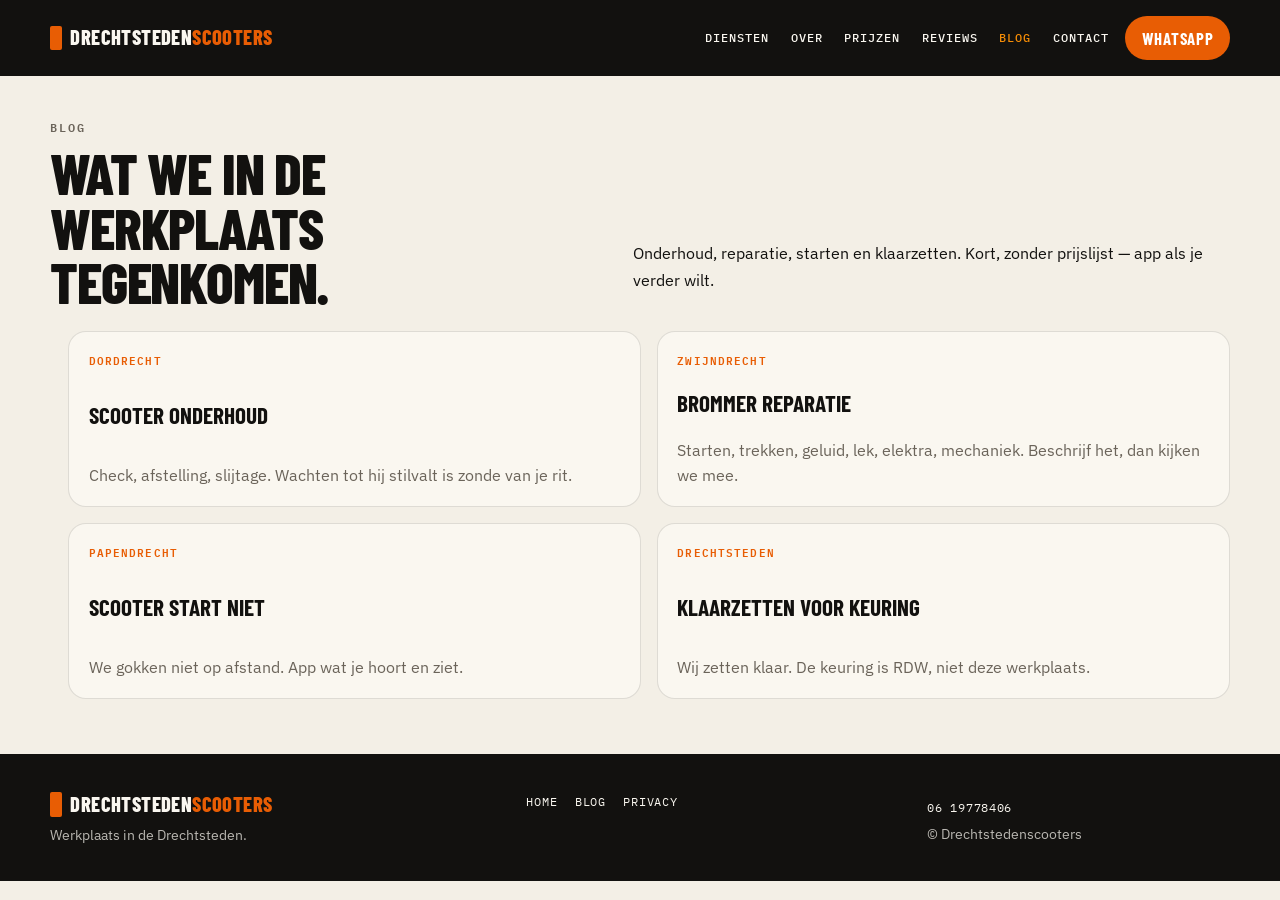
==== commit b7713326: "Rebuild homepage as full workshop template with four photos Port the complete one-pager (hero, diens" ====
--- a/blog/index.html
+++ b/blog/index.html
@@ -17,12 +17,12 @@
   <meta property="og:type" content="website">
   <meta property="og:url" content="https://www.drechtstedenscooters.nl/blog/">
   <meta property="og:site_name" content="Drechtstedenscooters">
-  <meta property="og:image" content="https://www.drechtstedenscooters.nl/public/photos/werkplaats.jpg">
-  <meta property="og:image:alt" content="Derbi Senda 50 op een hydraulische brug in de werkplaats">
+  <meta property="og:image" content="https://www.drechtstedenscooters.nl/assets/hero.jpg">
+  <meta property="og:image:alt" content="Crème-oranje vintage scooter in de werkplaats">
   <meta name="twitter:card" content="summary_large_image">
-  <meta name="twitter:image" content="https://www.drechtstedenscooters.nl/public/photos/werkplaats.jpg">
-  <meta name="twitter:image:alt" content="Derbi Senda 50 op een hydraulische brug in de werkplaats">
-    <link rel="preconnect" href="https://fonts.googleapis.com">
+  <meta name="twitter:image" content="https://www.drechtstedenscooters.nl/assets/hero.jpg">
+  <meta name="twitter:image:alt" content="Crème-oranje vintage scooter in de werkplaats">
+  <link rel="preconnect" href="https://fonts.googleapis.com">
   <link rel="preconnect" href="https://fonts.gstatic.com" crossorigin>
   <link href="https://fonts.googleapis.com/css2?family=Barlow+Condensed:wght@600;700;800&family=IBM+Plex+Mono:wght@500;600&family=IBM+Plex+Sans:wght@400;500;600;700&display=swap" rel="stylesheet">
   <link rel="stylesheet" href="../styles.css">
@@ -71,34 +71,25 @@
   }
   </script>
 </head>
-<body class="page-hub">
+<body class="page-inner page-hub">
   <a class="skip-link" href="#inhoud">Naar inhoud</a>
   <header class="site-header">
     <div class="wrap header-inner">
-      <a class="brand" href="../">
-        <svg class="brand-mark" viewBox="0 0 32 32" aria-hidden="true" focusable="false">
-          <circle cx="9.5" cy="21" r="4.2" fill="none" stroke="currentColor" stroke-width="1.8"/>
-          <circle cx="22.5" cy="21" r="4.2" fill="none" stroke="currentColor" stroke-width="1.8"/>
-          <path d="M13.6 21h5M11.2 14.2h7.4l3.2 4.2" fill="none" stroke="currentColor" stroke-width="1.8" stroke-linecap="round" stroke-linejoin="round"/>
-          <circle cx="18.4" cy="12.4" r="1.35" fill="currentColor"/>
-        </svg>
-        <span class="brand-text">Drechtsteden<span>scooters</span></span>
+      <a class="logo" href="../">
+        <span class="logo-mark" aria-hidden="true"></span>
+        <span class="logo-text">Drechtsteden<span>scooters</span></span>
       </a>
       <nav id="hoofdmenu" class="nav" aria-label="Hoofdnavigatie">
         <a href="../#diensten">Diensten</a>
         <a href="../#over">Over</a>
+        <a href="../#prijzen">Prijzen</a>
+        <a href="../#reviews">Reviews</a>
         <a href="./" aria-current="page">Blog</a>
         <a href="../#contact">Contact</a>
       </nav>
-      <a class="header-wa" href="https://wa.me/31619778406?text=Hoi%2C%20ik%20heb%20een%20vraag%20over%20mijn%20scooter" rel="noopener noreferrer" aria-label="WhatsApp 06 19778406">
-        <svg class="wa-icon" viewBox="0 0 24 24" aria-hidden="true" focusable="false">
-          <path fill="currentColor" d="M19.05 4.91A9.82 9.82 0 0 0 12.04 2C6.58 2 2.13 6.45 2.13 11.91c0 1.75.46 3.45 1.32 4.95L2 22l5.25-1.38a9.87 9.87 0 0 0 4.79 1.22h.01c5.46 0 9.91-4.45 9.91-9.91 0-2.65-1.03-5.14-2.91-7.02m-7.01 15.24h-.01a8.2 8.2 0 0 1-4.18-1.15l-.3-.18-3.12.82.83-3.04-.2-.31a8.18 8.18 0 0 1-1.26-4.38c0-4.54 3.7-8.24 8.25-8.24 2.2 0 4.27.86 5.82 2.42a8.18 8.18 0 0 1 2.41 5.83c.01 4.54-3.7 8.23-8.24 8.23m4.52-6.16c-.25-.12-1.47-.72-1.7-.81-.23-.08-.39-.12-.56.12-.17.25-.64.81-.79.97-.15.17-.29.19-.54.06-.25-.12-1.05-.39-2-1.23-.74-.66-1.24-1.47-1.38-1.72-.15-.25-.02-.38.11-.51.11-.11.25-.29.37-.43.12-.15.17-.25.25-.41.08-.17.04-.31-.02-.43-.06-.12-.56-1.34-.76-1.84-.2-.48-.4-.42-.56-.42h-.48c-.17 0-.43.06-.66.31-.23.25-.87.85-.87 2.07s.89 2.4 1.01 2.56c.12.17 1.75 2.67 4.23 3.74.59.26 1.05.41 1.41.52.59.19 1.13.16 1.56.1.48-.07 1.47-.6 1.67-1.18.21-.58.21-1.07.15-1.18-.06-.1-.23-.17-.48-.29"/>
-        </svg>
-        <span class="header-wa-label">06 19778406</span>
-      </a>
-            <button class="nav-toggle" type="button" aria-expanded="false" aria-controls="hoofdmenu">
-        <span class="nav-toggle-bars" aria-hidden="true"></span>
-        <span class="visually-hidden">Menu</span>
+      <a class="btn btn-pill header-cta" href="https://wa.me/31619778406" rel="noopener noreferrer">WhatsApp</a>
+      <button class="nav-toggle" type="button" aria-expanded="false" aria-controls="hoofdmenu" aria-label="Menu">
+        <span></span>
       </button>
     </div>
   </header>
@@ -144,11 +135,23 @@
     </article>
   </main>
   <footer class="site-footer">
-    <div class="wrap footer-bar">
-      <p class="footer-brand">Drechtstedenscooters</p>
-      <p><a href="https://wa.me/31619778406" rel="noopener noreferrer">06 19778406</a></p>
-      <p><a href="../">Home</a></p>
-      <p><a href="../privacy.html">Privacy</a></p>
+    <div class="wrap footer-grid">
+      <div>
+        <p class="logo footer-logo">
+          <span class="logo-mark" aria-hidden="true"></span>
+          <span class="logo-text">Drechtsteden<span>scooters</span></span>
+        </p>
+        <p class="footer-tag">Werkplaats in de Drechtsteden.</p>
+      </div>
+      <nav aria-label="Footer">
+        <a href="../">Home</a>
+        <a href="./">Blog</a>
+        <a href="../privacy.html">Privacy</a>
+      </nav>
+      <div class="footer-meta">
+        <p><a href="https://wa.me/31619778406" rel="noopener noreferrer">06 19778406</a></p>
+        <p>© Drechtstedenscooters</p>
+      </div>
     </div>
   </footer>
   <script src="../nav.js"></script>
--- a/styles.css
+++ b/styles.css
@@ -1,21 +1,20 @@
-/* Drechtstedenscooters — BromWerks port */
+/* Drechtstedenscooters — workshop homepage */
 
 :root {
   --ink: #12110f;
-  --ink-soft: #2a2722;
   --paper: #f3efe6;
-  --paper-2: #e8e1d4;
   --cream: #faf7f0;
-  --steel: #1b1a18;
-  --muted: #6b645a;
   --accent: #e85d04;
   --accent-2: #f48c06;
-  --accent-ink: #fff7ed;
-  --success: #2f6b3a;
+  --muted: #6b645a;
   --radius: 18px;
   --nav-h: 76px;
   --max: 1180px;
-  --focus: #f48c06;
+  --line: rgba(18, 17, 15, 0.12);
+  --shadow: 0 18px 40px rgba(18, 17, 15, 0.12);
+  --font-display: "Barlow Condensed", "Arial Narrow", sans-serif;
+  --font-sans: "IBM Plex Sans", "Segoe UI", sans-serif;
+  --font-mono: "IBM Plex Mono", ui-monospace, monospace;
 }
 
 *,
@@ -27,15 +26,14 @@
 html {
   scroll-behavior: smooth;
   background: var(--paper);
-  overflow-x: clip;
 }
 
 body {
   margin: 0;
-  font-family: "IBM Plex Sans", "Segoe UI", ui-sans-serif, system-ui, sans-serif;
+  font-family: var(--font-sans);
   background: var(--paper);
   color: var(--ink);
-  line-height: 1.65;
+  line-height: 1.6;
   font-size: 1.02rem;
   font-weight: 400;
 }
@@ -55,20 +53,8 @@
 }
 
 :focus-visible {
-  outline: 3px solid var(--focus);
+  outline: 3px solid var(--accent);
   outline-offset: 3px;
-}
-
-.visually-hidden {
-  position: absolute;
-  width: 1px;
-  height: 1px;
-  padding: 0;
-  margin: -1px;
-  overflow: hidden;
-  clip: rect(0, 0, 0, 0);
-  white-space: nowrap;
-  border: 0;
 }
 
 .skip-link {
@@ -76,210 +62,72 @@
   left: 0.75rem;
   top: -4rem;
   background: var(--accent);
-  color: var(--accent-ink);
+  color: #fff;
   padding: 0.5rem 0.8rem;
-  z-index: 50;
+  z-index: 80;
   font-weight: 700;
-  font-family: "Barlow Condensed", sans-serif;
-  letter-spacing: 0.06em;
-  text-transform: uppercase;
   text-decoration: none;
+  border-radius: 999px;
 }
 
 .skip-link:focus {
-  top: 0.75rem;
+  top: 0.85rem;
 }
 
 .wrap {
-  width: min(100% - 2.25rem, var(--max));
+  width: min(100% - 2.4rem, var(--max));
   margin-inline: auto;
 }
 
-/* —— Header —— */
-
-.site-header {
-  position: fixed;
-  top: 0;
-  left: 0;
-  right: 0;
-  z-index: 30;
-  height: var(--nav-h);
-  background: rgba(18, 17, 15, 0.78);
-  backdrop-filter: blur(14px);
-  -webkit-backdrop-filter: blur(14px);
-  border-bottom: 1px solid rgba(250, 247, 240, 0.08);
-}
-
-.header-inner {
-  display: flex;
-  align-items: center;
-  gap: 0.7rem 1rem;
-  height: var(--nav-h);
-}
-
-.brand {
-  display: flex;
-  align-items: center;
-  gap: 0.55rem;
-  text-decoration: none;
-  color: var(--cream);
-  margin-right: auto;
-}
-
-.brand:hover {
-  color: var(--cream);
-}
-
-.brand-mark {
-  width: 1.7rem;
-  height: 1.7rem;
+.eyebrow {
+  margin: 0 0 0.55rem;
+  font-family: var(--font-mono);
+  font-size: 0.72rem;
+  font-weight: 600;
+  letter-spacing: 0.16em;
+  text-transform: uppercase;
   color: var(--accent);
-  flex-shrink: 0;
-}
-
-.brand-text {
-  font-family: "Barlow Condensed", sans-serif;
+}
+
+h1,
+h2,
+h3,
+.logo-text {
+  font-family: var(--font-display);
+  letter-spacing: -0.02em;
+  line-height: 0.95;
+}
+
+h1 {
+  margin: 0;
+  font-size: clamp(3rem, 8vw, 6.4rem);
   font-weight: 800;
-  font-size: 1.15rem;
-  letter-spacing: 0.04em;
-  text-transform: uppercase;
-}
-
-.brand-text span,
-.footer-brand span {
-  color: var(--accent);
-}
-
-.nav {
-  display: none;
-  flex-direction: column;
-  gap: 0.15rem;
-  position: absolute;
-  top: var(--nav-h);
-  left: 0;
-  right: 0;
-  background: rgba(18, 17, 15, 0.96);
-  padding: 0.6rem 1.15rem 1.1rem;
-  border-bottom: 1px solid rgba(250, 247, 240, 0.08);
-}
-
-.nav.is-open {
-  display: flex;
-}
-
-.nav a {
-  color: var(--paper-2);
-  text-decoration: none;
-  padding: 0.55rem 0;
-  border-bottom: 1px solid rgba(250, 247, 240, 0.08);
-  font-family: "Barlow Condensed", sans-serif;
-  font-weight: 600;
-  font-size: 1.05rem;
-  letter-spacing: 0.08em;
-  text-transform: uppercase;
-}
-
-.nav a:hover,
-.nav a[aria-current="page"] {
-  color: var(--accent-2);
-}
-
-.header-wa {
-  display: inline-flex;
-  align-items: center;
-  justify-content: center;
-  gap: 0.35rem;
-  background: var(--accent);
-  color: var(--accent-ink);
-  text-decoration: none;
-  font-family: "Barlow Condensed", sans-serif;
+  text-transform: uppercase;
+}
+
+h2 {
+  margin: 0;
+  font-size: clamp(2.1rem, 4.4vw, 3.6rem);
+  font-weight: 800;
+  text-transform: uppercase;
+}
+
+h3 {
+  margin: 0 0 0.4rem;
+  font-size: 1.45rem;
   font-weight: 700;
-  font-size: 0.82rem;
-  letter-spacing: 0.08em;
-  text-transform: uppercase;
-  border-radius: 999px;
-  padding: 0.55rem 0.95rem;
-  min-height: 2.5rem;
-  white-space: nowrap;
-}
-
-.header-wa:hover {
-  background: var(--accent-2);
-  color: var(--accent-ink);
-}
-
-.header-wa .wa-icon {
-  width: 1rem;
-  height: 1rem;
-}
-
-.brand-text strong {
-  font-weight: 800;
-}
-
-.nav-toggle {
-  width: 2.5rem;
-  height: 2.5rem;
-  background: transparent;
-  color: var(--cream);
-  border: 1px solid rgba(250, 247, 240, 0.18);
-  border-radius: 10px;
-  cursor: pointer;
-  display: grid;
-  place-items: center;
-  padding: 0;
-}
-
-.nav-toggle-bars,
-.nav-toggle-bars::before,
-.nav-toggle-bars::after {
-  display: block;
-  width: 1.05rem;
-  height: 2px;
-  background: currentColor;
-  border-radius: 2px;
-  position: relative;
-}
-
-.nav-toggle-bars::before,
-.nav-toggle-bars::after {
-  content: "";
-  position: absolute;
-  left: 0;
-}
-
-.nav-toggle-bars::before {
-  top: -6px;
-}
-
-.nav-toggle-bars::after {
-  top: 6px;
-}
-
-@media (min-width: 980px) {
-  .nav-toggle {
-    display: none;
-  }
-
-  .nav {
-    display: flex;
-    position: static;
-    flex-direction: row;
-    align-items: center;
-    gap: 1.25rem;
-    background: transparent;
-    padding: 0;
-    border: 0;
-  }
-
-  .nav a {
-    border: 0;
-    padding: 0;
-    font-size: 0.92rem;
-  }
-}
-
-/* —— Buttons —— */
+  text-transform: uppercase;
+}
+
+.lede,
+.section-intro {
+  color: var(--muted);
+  max-width: 38rem;
+}
+
+.section-intro {
+  margin: 0.7rem 0 0;
+}
 
 .btn {
   display: inline-flex;
@@ -287,92 +135,252 @@
   justify-content: center;
   gap: 0.4rem;
   text-decoration: none;
+  border: 0;
+  cursor: pointer;
+  font-family: var(--font-display);
+  font-weight: 700;
+  font-size: 1.05rem;
+  letter-spacing: 0.04em;
+  text-transform: uppercase;
+  min-height: 2.9rem;
+  padding: 0.7rem 1.25rem;
+}
+
+.btn-pill {
+  background: var(--accent);
+  color: #fff;
   border-radius: 999px;
-  padding: 0.78rem 1.25rem;
-  font-family: "Barlow Condensed", sans-serif;
-  font-weight: 700;
-  font-size: 1.02rem;
-  letter-spacing: 0.08em;
-  text-transform: uppercase;
-  border: 2px solid transparent;
-  min-height: 2.85rem;
-  cursor: pointer;
-}
-
-.btn-pill,
-.btn-wa {
-  background: var(--accent);
-  color: var(--accent-ink);
-}
-
-.btn-pill:hover,
-.btn-wa:hover {
+}
+
+.btn-pill:hover {
   background: var(--accent-2);
-  color: var(--accent-ink);
+  color: #fff;
 }
 
 .btn-ghost {
   background: transparent;
+  color: #fff;
+  border: 2px solid rgba(255, 255, 255, 0.55);
+  border-radius: 999px;
+}
+
+.btn-ghost:hover {
+  border-color: #fff;
+  color: #fff;
+}
+
+.btn-ghost-ink {
+  background: transparent;
+  color: var(--ink);
+  border: 2px solid var(--ink);
+  border-radius: 999px;
+}
+
+.btn-ghost-ink:hover {
+  background: var(--ink);
   color: var(--cream);
-  border-color: rgba(250, 247, 240, 0.35);
-}
-
-.btn-ghost:hover {
+}
+
+/* Header */
+
+.site-header {
+  position: fixed;
+  inset: 0 0 auto;
+  z-index: 50;
+  height: var(--nav-h);
+  background: var(--ink);
   color: var(--cream);
-  border-color: var(--cream);
-}
-
-/* —— Hero —— */
+}
+
+.header-inner {
+  display: flex;
+  align-items: center;
+  gap: 1rem;
+  height: var(--nav-h);
+}
+
+.logo {
+  display: inline-flex;
+  align-items: center;
+  gap: 0.55rem;
+  text-decoration: none;
+  color: inherit;
+  margin-right: auto;
+}
+
+.logo:hover {
+  color: inherit;
+}
+
+.logo-mark {
+  width: 0.72rem;
+  height: 1.55rem;
+  background: var(--accent);
+  border-radius: 2px;
+  flex-shrink: 0;
+}
+
+.logo-text {
+  font-size: 1.28rem;
+  font-weight: 800;
+  text-transform: uppercase;
+  letter-spacing: 0.02em;
+}
+
+.logo-text span {
+  color: var(--accent);
+}
+
+.nav {
+  display: none;
+}
+
+.nav a {
+  color: var(--cream);
+  text-decoration: none;
+  font-family: var(--font-mono);
+  font-size: 0.78rem;
+  font-weight: 500;
+  letter-spacing: 0.08em;
+  text-transform: uppercase;
+}
+
+.nav a:hover,
+.nav a[aria-current="page"] {
+  color: var(--accent-2);
+}
+
+.header-cta {
+  display: none;
+}
+
+.nav-toggle {
+  width: 2.6rem;
+  height: 2.6rem;
+  border: 1px solid rgba(250, 247, 240, 0.2);
+  background: transparent;
+  border-radius: 8px;
+  padding: 0;
+  cursor: pointer;
+  position: relative;
+}
+
+.nav-toggle span,
+.nav-toggle span::before,
+.nav-toggle span::after {
+  display: block;
+  width: 1.15rem;
+  height: 2px;
+  background: var(--cream);
+  position: absolute;
+  left: 50%;
+  transform: translateX(-50%);
+}
+
+.nav-toggle span {
+  top: 50%;
+  margin-top: -1px;
+}
+
+.nav-toggle span::before,
+.nav-toggle span::after {
+  content: "";
+}
+
+.nav-toggle span::before {
+  top: -6px;
+}
+
+.nav-toggle span::after {
+  top: 6px;
+}
+
+.nav.is-open {
+  display: flex;
+  position: absolute;
+  left: 0;
+  right: 0;
+  top: var(--nav-h);
+  flex-direction: column;
+  gap: 0;
+  background: var(--ink);
+  padding: 0.4rem 1.2rem 1.2rem;
+  border-top: 1px solid rgba(250, 247, 240, 0.08);
+}
+
+.nav.is-open a {
+  padding: 0.75rem 0;
+  border-bottom: 1px solid rgba(250, 247, 240, 0.08);
+}
+
+@media (min-width: 960px) {
+  .nav-toggle {
+    display: none;
+  }
+
+  .nav {
+    display: flex;
+    align-items: center;
+    gap: 1.35rem;
+    position: static;
+    padding: 0;
+    background: none;
+    border: 0;
+  }
+
+  .header-cta {
+    display: inline-flex;
+    padding: 0.55rem 1.05rem;
+    min-height: 2.45rem;
+  }
+}
+
+/* Hero */
 
 .hero {
   position: relative;
-  min-height: 100svh;
-  display: grid;
-  align-items: end;
+  min-height: 100vh;
+  min-height: 100dvh;
+  display: flex;
+  align-items: flex-end;
   padding: calc(var(--nav-h) + 2.5rem) 0 4.5rem;
   color: var(--cream);
-}
-
-.hero-photo {
+  overflow: hidden;
+}
+
+.hero-bg,
+.hero-scrim,
+.prices-bg,
+.prices-scrim,
+.cta-bg,
+.cta-scrim {
   position: absolute;
   inset: 0;
-  width: 100%;
-  height: 100%;
-  object-fit: cover;
-  object-position: 62% 50%;
+}
+
+.hero-bg,
+.prices-bg,
+.cta-bg {
+  background-size: cover;
+  background-position: center;
 }
 
 .hero-scrim {
-  position: absolute;
-  inset: 0;
   background:
-    linear-gradient(90deg, rgba(18, 17, 15, 0.82) 0%, rgba(18, 17, 15, 0.55) 46%, rgba(18, 17, 15, 0.22) 100%),
-    linear-gradient(180deg, rgba(18, 17, 15, 0.35) 0%, transparent 28%, rgba(18, 17, 15, 0.45) 100%);
+    linear-gradient(90deg, rgba(18, 17, 15, 0.82) 0%, rgba(18, 17, 15, 0.55) 48%, rgba(18, 17, 15, 0.28) 100%),
+    linear-gradient(180deg, rgba(18, 17, 15, 0.35) 0%, transparent 28%, rgba(18, 17, 15, 0.55) 100%);
 }
 
 .hero-copy {
   position: relative;
   z-index: 1;
-  max-width: 38rem;
-  margin-left: max(1.125rem, calc((100% - var(--max)) / 2));
-  width: min(100% - 2.25rem, 38rem);
-}
-
-.hero h1 {
-  margin: 0;
-  font-family: "Barlow Condensed", sans-serif;
-  font-weight: 800;
-  font-size: clamp(2.6rem, 8vw, 5.4rem);
-  line-height: 0.92;
-  letter-spacing: 0.01em;
-  text-transform: uppercase;
 }
 
 .hero .lede {
-  color: var(--paper-2);
-  font-size: 1.08rem;
+  color: rgba(250, 247, 240, 0.82);
+  font-size: 1.12rem;
   margin: 1.1rem 0 0;
-  max-width: 36rem;
+  max-width: 32rem;
 }
 
 .hero-actions {
@@ -383,297 +391,229 @@
 }
 
 .hazard {
-  height: 14px;
+  height: 18px;
   background: repeating-linear-gradient(
     -45deg,
-    var(--ink) 0 10px,
-    var(--accent) 10px 20px
+    var(--ink) 0 14px,
+    var(--accent) 14px 28px
   );
 }
 
-.kicker {
-  margin: 0 0 0.55rem;
-  font-family: "IBM Plex Mono", ui-monospace, monospace;
-  font-weight: 600;
-  font-size: 0.72rem;
-  letter-spacing: 0.16em;
-  text-transform: uppercase;
-  color: var(--accent);
-}
-
-.hero .kicker {
+/* Sections */
+
+.section {
+  padding: 5rem 0;
+}
+
+.section-head {
+  margin-bottom: 2.2rem;
+  max-width: 40rem;
+}
+
+.section-head-light,
+.section-head-light .section-intro,
+.section-head-light h2 {
+  color: var(--cream);
+}
+
+.section-head-light .eyebrow {
   color: var(--accent-2);
 }
 
-/* —— Sections —— */
-
-.section {
-  padding-block: 4.2rem;
-}
-
-@media (min-width: 880px) {
-  .section {
-    padding-block: 5.4rem;
-  }
-}
-
-.section-head {
-  margin-bottom: 2rem;
-  max-width: 40rem;
-}
-
-.section-head h2,
-.section h2,
-.cta-inner h2 {
-  margin: 0;
-  font-family: "Barlow Condensed", sans-serif;
-  font-weight: 800;
-  font-size: clamp(2rem, 4vw, 3.15rem);
-  line-height: 0.98;
-  letter-spacing: 0.015em;
-  text-transform: uppercase;
-}
-
-.section-intro {
-  color: var(--muted);
-  margin: 0.7rem 0 0;
-  line-height: 1.65;
-}
-
-.section-head-light h2,
-.section-head-light .section-intro,
-.section-head-light .kicker {
-  color: var(--cream);
-}
-
-.section-head-light .kicker {
-  color: var(--accent-2);
-}
-
-.section-head-light .section-intro {
-  color: var(--paper-2);
-}
-
-/* —— Services —— */
-
-.section-services {
-  background: var(--cream);
-}
-
-.service-list {
+/* Services */
+
+.services {
   list-style: none;
   margin: 0;
   padding: 0;
   display: grid;
-  gap: 0;
-}
-
-.service-row {
-  display: grid;
-  grid-template-columns: auto 1fr auto;
-  gap: 0.85rem 1.1rem;
-  align-items: start;
-  padding: 1.25rem 0;
-  border-top: 1px solid var(--paper-2);
-}
-
-.service-row:last-child {
-  border-bottom: 1px solid var(--paper-2);
+  gap: 1rem;
+}
+
+.service {
+  background: var(--cream);
+  border: 1px solid var(--line);
+  border-radius: var(--radius);
+  padding: 1.25rem 1.2rem 1.3rem;
+  position: relative;
+  min-height: 12.5rem;
 }
 
 .service-num {
-  font-family: "IBM Plex Mono", ui-monospace, monospace;
+  display: block;
+  font-family: var(--font-mono);
+  font-size: 0.78rem;
   font-weight: 600;
-  font-size: 0.85rem;
-  letter-spacing: 0.08em;
   color: var(--accent);
-  padding-top: 0.2rem;
-}
-
-.service-body h3 {
-  margin: 0 0 0.25rem;
-  font-family: "Barlow Condensed", sans-serif;
-  font-weight: 700;
-  font-size: 1.45rem;
+  margin-bottom: 0.7rem;
+}
+
+.service p {
+  margin: 0 0 1.4rem;
+  color: var(--muted);
+}
+
+.price-tag {
+  position: absolute;
+  right: 1rem;
+  bottom: 1rem;
+  background: var(--ink);
+  color: var(--cream);
+  font-family: var(--font-mono);
+  font-size: 0.72rem;
+  font-weight: 600;
   letter-spacing: 0.04em;
-  text-transform: uppercase;
-}
-
-.service-body h3 a {
-  color: inherit;
-  text-decoration: none;
-}
-
-.service-body h3 a:hover {
-  color: var(--accent);
-}
-
-.service-body p {
-  margin: 0;
+  padding: 0.35rem 0.6rem;
+  border-radius: 999px;
+}
+
+@media (min-width: 720px) {
+  .services {
+    grid-template-columns: repeat(2, 1fr);
+  }
+}
+
+@media (min-width: 1020px) {
+  .services {
+    grid-template-columns: repeat(3, 1fr);
+  }
+}
+
+/* About */
+
+.section-about {
+  background: var(--cream);
+  border-block: 1px solid var(--line);
+}
+
+.about-grid {
+  display: grid;
+  gap: 2rem;
+}
+
+.about-copy p {
   color: var(--muted);
-  max-width: 42rem;
-}
-
-.price-tag {
-  font-family: "IBM Plex Mono", ui-monospace, monospace;
-  font-weight: 600;
-  font-size: 0.78rem;
-  letter-spacing: 0.06em;
-  text-transform: uppercase;
-  color: var(--ink);
-  background: var(--paper-2);
-  border-radius: 999px;
-  padding: 0.38rem 0.7rem;
-  white-space: nowrap;
-  align-self: center;
-}
-
-/* —— About —— */
-
-.section-about {
-  background: var(--paper);
-}
-
-.about-grid {
-  display: grid;
-  gap: 2rem;
+  max-width: 36rem;
+}
+
+.about-note {
+  font-family: var(--font-mono);
+  font-size: 0.82rem;
+  color: var(--ink) !important;
 }
 
 .about-figure {
   margin: 0;
-  border-radius: var(--radius);
-  overflow: hidden;
-  box-shadow: 0 18px 40px rgba(18, 17, 15, 0.16);
 }
 
 .about-figure img {
   width: 100%;
   height: 100%;
   object-fit: cover;
+  border-radius: var(--radius);
   min-height: 18rem;
 }
 
-.about-copy p {
-  color: var(--ink-soft);
-}
-
-.checks {
-  list-style: none;
-  margin: 1.4rem 0 0;
-  padding: 0;
-  display: grid;
-  gap: 0.65rem;
-}
-
-.checks li {
-  position: relative;
-  padding-left: 1.7rem;
-  font-weight: 500;
-}
-
-.checks li::before {
-  content: "";
-  position: absolute;
-  left: 0;
-  top: 0.45rem;
-  width: 0.85rem;
-  height: 0.85rem;
-  border-radius: 50%;
-  background: var(--success);
-  box-shadow: inset 0 0 0 3px var(--cream), inset 0 0 0 5px var(--success);
-}
-
-@media (min-width: 880px) {
+.about-figure figcaption {
+  margin-top: 0.55rem;
+  font-family: var(--font-mono);
+  font-size: 0.72rem;
+  letter-spacing: 0.08em;
+  text-transform: uppercase;
+  color: var(--muted);
+}
+
+@media (min-width: 900px) {
   .about-grid {
-    grid-template-columns: 1.05fr 1fr;
-    gap: 3.2rem;
+    grid-template-columns: 1fr 1.05fr;
     align-items: center;
-  }
-}
-
-/* —— Pricing —— */
-
-.section-pricing {
+    gap: 3.5rem;
+  }
+}
+
+/* Prices */
+
+.section-prices {
   position: relative;
   color: var(--cream);
-  isolation: isolate;
-}
-
-.pricing-bg {
-  position: absolute;
-  inset: 0;
-  background:
-    linear-gradient(180deg, rgba(18, 17, 15, 0.72), rgba(18, 17, 15, 0.78)),
-    url("assets/workshop.jpg") center / cover no-repeat;
-  z-index: -1;
+  padding: 5.5rem 0 6rem;
+  overflow: hidden;
+}
+
+.prices-bg {
+  background-position: 50% 40%;
+}
+
+.prices-scrim {
+  background: linear-gradient(180deg, rgba(18, 17, 15, 0.72), rgba(18, 17, 15, 0.78));
+}
+
+.section-prices .wrap {
+  position: relative;
+  z-index: 1;
 }
 
 .tickets {
   display: grid;
-  gap: 1.1rem;
+  gap: 1rem;
 }
 
 .ticket {
   background: var(--cream);
   color: var(--ink);
   border-radius: var(--radius);
-  padding: 1.55rem 1.4rem 1.5rem;
-  border: 2px solid transparent;
-  display: flex;
-  flex-direction: column;
-  min-height: 100%;
-}
-
-.ticket-featured {
-  border-color: var(--accent);
-  box-shadow: 0 0 0 4px rgba(232, 93, 4, 0.22);
+  padding: 1.5rem 1.35rem 1.4rem;
+  box-shadow: var(--shadow);
 }
 
 .ticket-kicker {
-  margin: 0;
-  font-family: "IBM Plex Mono", ui-monospace, monospace;
-  font-size: 0.68rem;
+  margin: 0 0 0.35rem;
+  font-family: var(--font-mono);
+  font-size: 0.7rem;
   font-weight: 600;
-  letter-spacing: 0.14em;
-  text-transform: uppercase;
-  color: var(--accent);
-}
-
-.ticket h3 {
-  margin: 0.35rem 0 0;
-  font-family: "Barlow Condensed", sans-serif;
+  letter-spacing: 0.12em;
+  text-transform: uppercase;
+  color: var(--muted);
+}
+
+.ticket-price {
+  margin: 0.35rem 0 0.9rem;
+  font-family: var(--font-display);
+  font-size: 3.2rem;
   font-weight: 800;
-  font-size: 1.7rem;
-  text-transform: uppercase;
-  letter-spacing: 0.04em;
-}
-
-.ticket-price {
-  margin: 0.55rem 0 0.9rem;
-  font-family: "Barlow Condensed", sans-serif;
-  font-weight: 800;
-  font-size: 2.6rem;
-  line-height: 1;
-  letter-spacing: 0.02em;
+  line-height: 0.9;
 }
 
 .ticket ul {
-  margin: 0 0 1.25rem;
+  margin: 0 0 1.2rem;
   padding: 0;
   list-style: none;
   color: var(--muted);
-  flex: 1;
 }
 
 .ticket li {
   padding: 0.28rem 0;
-}
-
-.ticket .btn {
-  align-self: flex-start;
-}
-
-@media (min-width: 880px) {
+  border-top: 1px dashed var(--line);
+}
+
+.ticket-featured {
+  background: var(--ink);
+  color: var(--cream);
+  outline: 3px solid var(--accent);
+  outline-offset: 0;
+  transform: none;
+}
+
+.ticket-featured .ticket-kicker,
+.ticket-featured ul {
+  color: rgba(250, 247, 240, 0.72);
+}
+
+.ticket-featured li {
+  border-color: rgba(250, 247, 240, 0.12);
+}
+
+@media (min-width: 900px) {
   .tickets {
     grid-template-columns: repeat(3, 1fr);
     align-items: stretch;
@@ -681,296 +621,250 @@
   }
 
   .ticket-featured {
-    transform: translateY(-10px);
-  }
-}
-
-/* —— Reviews —— */
-
-.section-reviews {
+    transform: translateY(-18px) scale(1.04);
+    z-index: 1;
+  }
+}
+
+/* Reviews */
+
+.reviews {
+  display: grid;
+  gap: 1rem;
+}
+
+.review {
+  margin: 0;
   background: var(--cream);
-}
-
-.stats-panel {
-  display: grid;
-  gap: 0.8rem;
-  margin-bottom: 1.6rem;
-  padding: 1.1rem 1.2rem;
+  border-radius: var(--radius);
+  padding: 1.4rem 1.3rem 1.25rem;
+  border: 1px solid var(--line);
+}
+
+.review p {
+  margin: 0 0 1.1rem;
+  font-size: 1.08rem;
+}
+
+.review footer {
+  display: flex;
+  flex-direction: column;
+  gap: 0.15rem;
+  font-family: var(--font-mono);
+  font-size: 0.75rem;
+  letter-spacing: 0.04em;
+  text-transform: uppercase;
+  color: var(--muted);
+}
+
+.review strong {
+  color: var(--ink);
+  font-weight: 600;
+}
+
+@media (min-width: 900px) {
+  .reviews {
+    grid-template-columns: repeat(3, 1fr);
+  }
+}
+
+/* CTA */
+
+.cta {
+  position: relative;
+  min-height: 22rem;
+  display: flex;
+  align-items: center;
+  color: var(--cream);
+  overflow: hidden;
+}
+
+.cta-scrim {
+  background: linear-gradient(90deg, rgba(18, 17, 15, 0.82), rgba(18, 17, 15, 0.55));
+}
+
+.cta-inner {
+  position: relative;
+  z-index: 1;
+  padding: 4.5rem 0;
+}
+
+.cta-inner p {
+  max-width: 32rem;
+  color: rgba(250, 247, 240, 0.82);
+}
+
+.cta-inner .btn {
+  margin-top: 0.4rem;
+}
+
+/* Contact */
+
+.section-contact {
+  background: var(--cream);
+}
+
+.contact-grid {
+  display: grid;
+  gap: 2.2rem;
+}
+
+.contact-facts {
+  list-style: none;
+  margin: 1.4rem 0 0;
+  padding: 0;
+}
+
+.contact-facts li {
+  display: grid;
+  gap: 0.15rem;
+  padding: 0.75rem 0;
+  border-top: 1px solid var(--line);
+}
+
+.contact-facts span {
+  font-family: var(--font-mono);
+  font-size: 0.7rem;
+  letter-spacing: 0.1em;
+  text-transform: uppercase;
+  color: var(--muted);
+}
+
+.contact-facts a,
+.contact-facts strong {
+  color: var(--ink);
+  text-decoration: none;
+  font-weight: 600;
+}
+
+.contact-facts a:hover {
+  color: var(--accent);
+}
+
+.contact-form {
   background: var(--paper);
   border-radius: var(--radius);
-  border: 1px solid var(--paper-2);
-}
-
-.stats-panel strong {
-  display: block;
-  font-family: "Barlow Condensed", sans-serif;
-  font-weight: 800;
-  font-size: 1.25rem;
-  letter-spacing: 0.06em;
-  text-transform: uppercase;
-}
-
-.stats-panel span {
-  color: var(--muted);
-  font-size: 0.92rem;
-}
-
-.review-grid {
-  display: grid;
-  gap: 1rem;
-}
-
-.review-card {
-  margin: 0;
-  background: var(--paper);
-  border-radius: var(--radius);
-  padding: 1.35rem 1.3rem 1.2rem;
-  border: 1px solid var(--paper-2);
-}
-
-.review-card p {
-  margin: 0;
-  font-size: 1.05rem;
-  color: var(--ink-soft);
-}
-
-.review-card footer {
-  margin-top: 0.9rem;
-  font-family: "IBM Plex Mono", ui-monospace, monospace;
-  font-size: 0.7rem;
-  letter-spacing: 0.12em;
-  text-transform: uppercase;
-  color: var(--muted);
-}
-
-@media (min-width: 880px) {
-  .stats-panel {
-    grid-template-columns: repeat(3, 1fr);
-    gap: 1.5rem;
-  }
-
-  .review-grid {
-    grid-template-columns: repeat(3, 1fr);
-  }
-}
-
-/* —— CTA band —— */
-
-.cta-band {
-  position: relative;
-  isolation: isolate;
-  min-height: 22rem;
-  display: grid;
-  align-items: center;
-  padding: 4.5rem 0;
-  color: var(--cream);
-}
-
-.cta-bg {
-  position: absolute;
-  inset: 0;
-  background:
-    linear-gradient(90deg, rgba(18, 17, 15, 0.78), rgba(18, 17, 15, 0.45)),
-    url("assets/parts.jpg") center / cover no-repeat;
-  z-index: -1;
-}
-
-.cta-inner {
-  max-width: 36rem;
-}
-
-.cta-inner p {
-  color: var(--paper-2);
-  margin: 0.7rem 0 1.3rem;
-}
-
-/* —— Contact —— */
-
-.section-contact {
-  background: var(--paper);
-}
-
-.contact-grid {
-  display: grid;
-  gap: 1.2rem;
-}
-
-.info-card,
-.form-card {
+  padding: 1.4rem;
+  border: 1px solid var(--line);
+  display: grid;
+  gap: 0.85rem;
+}
+
+.contact-form label {
+  display: grid;
+  gap: 0.35rem;
+  font-family: var(--font-mono);
+  font-size: 0.72rem;
+  letter-spacing: 0.08em;
+  text-transform: uppercase;
+  font-weight: 600;
+}
+
+.contact-form input,
+.contact-form textarea {
+  font: 500 1rem/1.4 var(--font-sans);
+  color: var(--ink);
   background: var(--cream);
-  border-radius: var(--radius);
-  padding: 1.6rem 1.4rem 1.55rem;
-  border: 1px solid var(--paper-2);
-}
-
-.contact-phone {
-  margin: 0.7rem 0 0.4rem;
-}
-
-.contact-phone a {
-  font-family: "Barlow Condensed", sans-serif;
-  font-weight: 800;
-  font-size: 2rem;
-  letter-spacing: 0.04em;
-  text-decoration: none;
-  color: var(--ink);
-}
-
-.contact-phone a:hover {
-  color: var(--accent);
-}
-
-.contact-area {
-  color: var(--muted);
-}
-
-.hours {
-  width: 100%;
-  border-collapse: collapse;
-  margin-top: 1.2rem;
-  font-size: 0.95rem;
-}
-
-.hours caption {
-  caption-side: top;
-  text-align: left;
-  font-family: "IBM Plex Mono", ui-monospace, monospace;
-  font-size: 0.7rem;
-  letter-spacing: 0.14em;
-  text-transform: uppercase;
-  color: var(--accent);
-  margin-bottom: 0.45rem;
-}
-
-.hours th,
-.hours td {
-  padding: 0.55rem 0;
-  border-top: 1px solid var(--paper-2);
-  text-align: left;
-}
-
-.hours th {
-  font-family: "IBM Plex Mono", ui-monospace, monospace;
-  font-weight: 600;
-  font-size: 0.78rem;
-  letter-spacing: 0.08em;
-  text-transform: uppercase;
-  width: 34%;
-}
-
-.form-card h3 {
-  margin: 0;
-  font-family: "Barlow Condensed", sans-serif;
-  font-weight: 800;
-  font-size: 1.7rem;
-  text-transform: uppercase;
-  letter-spacing: 0.04em;
-}
-
-.form-lead {
-  color: var(--muted);
-  margin: 0.45rem 0 1rem;
-}
-
-.form-card label {
-  display: grid;
-  gap: 0.3rem;
-  margin-bottom: 0.75rem;
-  font-family: "IBM Plex Mono", ui-monospace, monospace;
-  font-size: 0.7rem;
-  font-weight: 600;
-  letter-spacing: 0.1em;
-  text-transform: uppercase;
-  color: var(--ink-soft);
-}
-
-.form-card input,
-.form-card textarea {
-  font: 500 1rem/1.45 "IBM Plex Sans", sans-serif;
-  letter-spacing: 0;
-  text-transform: none;
-  color: var(--ink);
-  background: var(--paper);
-  border: 1px solid var(--paper-2);
+  border: 1px solid var(--line);
   border-radius: 12px;
   padding: 0.7rem 0.8rem;
   width: 100%;
 }
 
-.form-card input:focus,
-.form-card textarea:focus {
+.contact-form input:focus,
+.contact-form textarea:focus {
   outline: 2px solid var(--accent);
-  outline-offset: 1px;
-}
-
+  border-color: var(--accent);
+}
+
+.form-note,
 .form-success {
   margin: 0;
-  padding: 1rem 1.05rem;
-  background: #e7f0e8;
-  color: var(--success);
-  border-radius: 12px;
+  font-size: 0.88rem;
+  color: var(--muted);
+}
+
+.form-success {
+  color: #1d6b2a;
   font-weight: 600;
 }
 
-@media (min-width: 880px) {
+.contact-form.is-success .form-success {
+  display: block;
+}
+
+.contact-form.is-success .btn,
+.contact-form.is-success .form-note,
+.contact-form.is-success label {
+  display: none;
+}
+
+@media (min-width: 900px) {
   .contact-grid {
-    grid-template-columns: 1fr 1.05fr;
-    gap: 1.4rem;
+    grid-template-columns: 1fr 1fr;
+    gap: 3.5rem;
     align-items: start;
   }
 }
 
-/* —— Footer —— */
+/* Footer */
 
 .site-footer {
-  background: var(--steel);
-  color: var(--paper-2);
-  padding: 1.6rem 0 calc(1.3rem + env(safe-area-inset-bottom, 0px));
+  background: var(--ink);
+  color: rgba(250, 247, 240, 0.72);
+  padding: 2.4rem 0 2.1rem;
   font-size: 0.9rem;
 }
 
-.footer-grid,
-.footer-bar {
+.footer-grid {
+  display: grid;
+  gap: 1.4rem;
+}
+
+.footer-logo {
+  margin: 0 0 0.4rem;
+  color: var(--cream);
+}
+
+.footer-tag {
+  margin: 0;
+}
+
+.site-footer nav {
   display: flex;
   flex-wrap: wrap;
-  gap: 0.7rem 1.4rem;
-  align-items: center;
-}
-
-.footer-bar p,
-.footer-grid p {
-  margin: 0;
-}
-
-.footer-brand {
-  margin: 0;
-  font-family: "Barlow Condensed", sans-serif;
-  font-weight: 800;
+  gap: 0.55rem 1.1rem;
+}
+
+.site-footer a {
+  color: var(--cream);
+  text-decoration: none;
+  font-family: var(--font-mono);
+  font-size: 0.75rem;
   letter-spacing: 0.06em;
   text-transform: uppercase;
-  color: var(--cream);
-}
-
-.footer-nav {
-  display: flex;
-  flex-wrap: wrap;
-  gap: 0.55rem 1rem;
-}
-
-.site-footer a {
-  color: var(--paper-2);
-  text-decoration: none;
 }
 
 .site-footer a:hover {
   color: var(--accent-2);
 }
 
-/* —— Reveal —— */
+.footer-meta p {
+  margin: 0.2rem 0;
+}
+
+@media (min-width: 880px) {
+  .footer-grid {
+    grid-template-columns: 1.2fr 1fr 0.8fr;
+    align-items: start;
+  }
+}
+
+/* Reveal */
 
 .reveal {
   opacity: 0;
-  transform: translateY(22px);
+  transform: translateY(18px);
   transition: opacity 0.7s ease, transform 0.7s ease;
 }
 
@@ -979,74 +873,149 @@
   transform: none;
 }
 
-/* —— Inner pages (blog / privacy) —— */
-
-.page-hub,
-body:not(.page-home) {
+@media (prefers-reduced-motion: reduce) {
+  html {
+    scroll-behavior: auto;
+  }
+
+  .reveal {
+    opacity: 1;
+    transform: none;
+    transition: none;
+  }
+}
+
+/* Inner pages: blog + privacy */
+
+.page-inner {
   padding-top: var(--nav-h);
-}
-
-.page-home {
-  padding-top: 0;
-}
-
-.eyebrow {
-  margin: 0 0 0.55rem;
-  font-family: "IBM Plex Mono", ui-monospace, monospace;
-  font-weight: 600;
-  font-size: 0.72rem;
-  letter-spacing: 0.16em;
-  text-transform: uppercase;
-  color: var(--accent);
-}
-
-.lede {
-  max-width: 40rem;
-  color: var(--muted);
-  margin: 0.85rem 0 0;
 }
 
 .prose,
 .article {
-  padding-block: 2.6rem 3.2rem;
+  padding-block: 2.6rem 3.4rem;
 }
 
 .prose h1,
 .article h1 {
-  margin: 0 0 0.7rem;
-  font-family: "Barlow Condensed", sans-serif;
-  font-weight: 800;
-  font-size: clamp(2rem, 4vw, 3rem);
-  letter-spacing: 0.02em;
-  line-height: 1.05;
-  text-transform: uppercase;
-}
-
-.prose h2,
-.article h2 {
-  margin: 1.7rem 0 0.45rem;
-  font-family: "Barlow Condensed", sans-serif;
-  font-weight: 700;
-  font-size: 1.45rem;
-  letter-spacing: 0.04em;
-  text-transform: uppercase;
-}
-
+  font-size: clamp(2.2rem, 5vw, 3.6rem);
+  max-width: 18ch;
+}
+
+.article .lede,
 .prose p,
 .article p,
 .article li {
   color: var(--muted);
-  max-width: 42rem;
-  line-height: 1.65;
+  max-width: 46rem;
 }
 
 .prose p:first-of-type,
 .article .lede {
-  color: var(--ink-soft);
-}
-
-.article-hub {
-  padding-block: 2.2rem 2.6rem;
+  color: var(--ink);
+}
+
+.article h2,
+.prose h2 {
+  margin: 1.8rem 0 0.5rem;
+  font-size: 1.55rem;
+}
+
+.article ul {
+  padding-left: 1.15rem;
+}
+
+.faq {
+  display: grid;
+  gap: 0.55rem;
+  max-width: 46rem;
+  margin-top: 0.7rem;
+}
+
+.faq details {
+  background: var(--cream);
+  border: 1px solid var(--line);
+  border-radius: var(--radius);
+  padding: 0.7rem 1rem;
+}
+
+.faq summary {
+  cursor: pointer;
+  font-weight: 700;
+  min-height: 2.5rem;
+  display: flex;
+  align-items: center;
+}
+
+.article-links {
+  list-style: none;
+  padding: 0;
+  margin: 0.6rem 0 0;
+  display: grid;
+  gap: 0.4rem;
+}
+
+.post-list {
+  list-style: none;
+  padding: 0;
+  margin: 1.4rem 0 0;
+  display: grid;
+  gap: 0.85rem;
+}
+
+@media (min-width: 720px) {
+  .post-list {
+    grid-template-columns: 1fr 1fr;
+    gap: 1rem;
+  }
+}
+
+.post-card {
+  display: flex;
+  flex-direction: column;
+  justify-content: space-between;
+  min-height: 11rem;
+  background: var(--cream);
+  border: 1px solid var(--line);
+  border-radius: var(--radius);
+  padding: 1.15rem 1.2rem 1.2rem;
+  color: var(--ink);
+  text-decoration: none;
+}
+
+.post-card:hover {
+  color: inherit;
+  border-color: var(--accent);
+}
+
+.post-kicker {
+  display: block;
+  font-family: var(--font-mono);
+  font-size: 0.7rem;
+  font-weight: 600;
+  letter-spacing: 0.1em;
+  text-transform: uppercase;
+  color: var(--accent);
+  margin-bottom: 0.45rem;
+}
+
+.post-card strong {
+  display: block;
+  font-family: var(--font-display);
+  font-size: 1.45rem;
+  text-transform: uppercase;
+  line-height: 1.05;
+}
+
+.post-card span:last-child {
+  display: block;
+  margin-top: 0.45rem;
+  color: var(--muted);
+  line-height: 1.5;
+}
+
+.hub-head {
+  margin-bottom: 0.4rem;
 }
 
 @media (min-width: 880px) {
@@ -1055,7 +1024,6 @@
     grid-template-columns: 1fr 1.1fr;
     gap: 1.5rem 2.5rem;
     align-items: end;
-    margin-bottom: 0.4rem;
   }
 
   .hub-head .lede {
@@ -1063,162 +1031,36 @@
   }
 }
 
-.article ul {
-  padding-left: 1.15rem;
-}
-
-.post-list {
-  list-style: none;
-  padding: 0;
-  margin: 1.4rem 0 0;
-  display: grid;
-  gap: 0.85rem;
-}
-
-@media (min-width: 720px) {
-  .post-list {
-    grid-template-columns: 1fr 1fr;
-    gap: 1rem;
-  }
-}
-
-.post-card {
-  display: flex;
-  flex-direction: column;
-  justify-content: space-between;
-  min-height: 11rem;
-  background: var(--cream);
-  border: 1px solid var(--paper-2);
-  border-radius: var(--radius);
-  padding: 1.15rem 1.2rem 1.2rem;
-  color: var(--ink);
+.fab {
+  display: none;
+}
+
+.header-wa {
+  display: none;
+}
+
+.brand {
+  display: inline-flex;
+  align-items: center;
+  gap: 0.55rem;
   text-decoration: none;
-}
-
-.post-card:hover {
   color: inherit;
-  border-color: var(--accent);
-}
-
-.post-kicker {
-  display: block;
-  font-family: "IBM Plex Mono", ui-monospace, monospace;
-  font-size: 0.68rem;
-  font-weight: 600;
-  letter-spacing: 0.12em;
-  text-transform: uppercase;
+  margin-right: auto;
+}
+
+.brand:hover {
+  color: inherit;
+}
+
+.brand-mark {
+  width: 1.5rem;
+  height: 1.5rem;
   color: var(--accent);
-  margin-bottom: 0.45rem;
-}
-
-.post-card strong {
-  display: block;
-  font-family: "Barlow Condensed", sans-serif;
-  font-size: 1.35rem;
-  letter-spacing: 0.04em;
-  line-height: 1.15;
-  text-transform: uppercase;
-}
-
-.post-card span {
-  display: block;
-  margin-top: 0.45rem;
-  color: var(--muted);
-  line-height: 1.5;
-}
-
-.post-card:hover strong {
-  color: var(--accent);
-}
-
-.faq {
-  display: grid;
-  gap: 0.55rem;
-  max-width: 42rem;
-  margin-top: 0.7rem;
-}
-
-.faq details {
-  background: var(--cream);
-  border: 1px solid var(--paper-2);
-  border-radius: var(--radius);
-  padding: 0.7rem 1rem;
-}
-
-.faq summary {
-  cursor: pointer;
-  font-weight: 700;
-  min-height: 2.5rem;
-  display: flex;
-  align-items: center;
-}
-
-.faq details p {
-  margin: 0.55rem 0 0.1rem;
-}
-
-.article-links {
-  list-style: none;
-  padding: 0;
-  margin: 0.6rem 0 0;
-  display: grid;
-  gap: 0.4rem;
-}
-
-.fab {
-  position: fixed;
-  z-index: 30;
-  left: 0.85rem;
-  right: 0.85rem;
-  bottom: calc(0.85rem + env(safe-area-inset-bottom, 0px));
-  display: flex;
-  align-items: center;
-  justify-content: center;
-  gap: 0.45rem;
-  background: var(--accent);
-  color: var(--accent-ink);
-  text-decoration: none;
-  font-family: "Barlow Condensed", sans-serif;
-  font-weight: 700;
-  letter-spacing: 0.08em;
-  text-transform: uppercase;
-  border-radius: 999px;
-  padding: 0.85rem 1rem;
-}
-
-.fab:hover {
-  background: var(--accent-2);
-  color: var(--accent-ink);
-}
-
-.wa-icon {
-  width: 1.15rem;
-  height: 1.15rem;
-  flex-shrink: 0;
-}
-
-body:not(.page-home):not(.page-hub) {
-  padding-bottom: calc(5.5rem + env(safe-area-inset-bottom, 0px));
-}
-
-@media (min-width: 880px) {
-  .fab {
-    display: none;
-  }
-
-  body:not(.page-home):not(.page-hub) {
-    padding-bottom: 0;
-  }
-}
-
-@media (prefers-reduced-motion: reduce) {
-  html {
-    scroll-behavior: auto;
-  }
-
-  .reveal {
-    opacity: 1;
-    transform: none;
-    transition: none;
-  }
-}
+}
+
+.brand-text strong {
+  font-family: var(--font-display);
+  font-size: 1.15rem;
+  font-weight: 800;
+  text-transform: uppercase;
+}
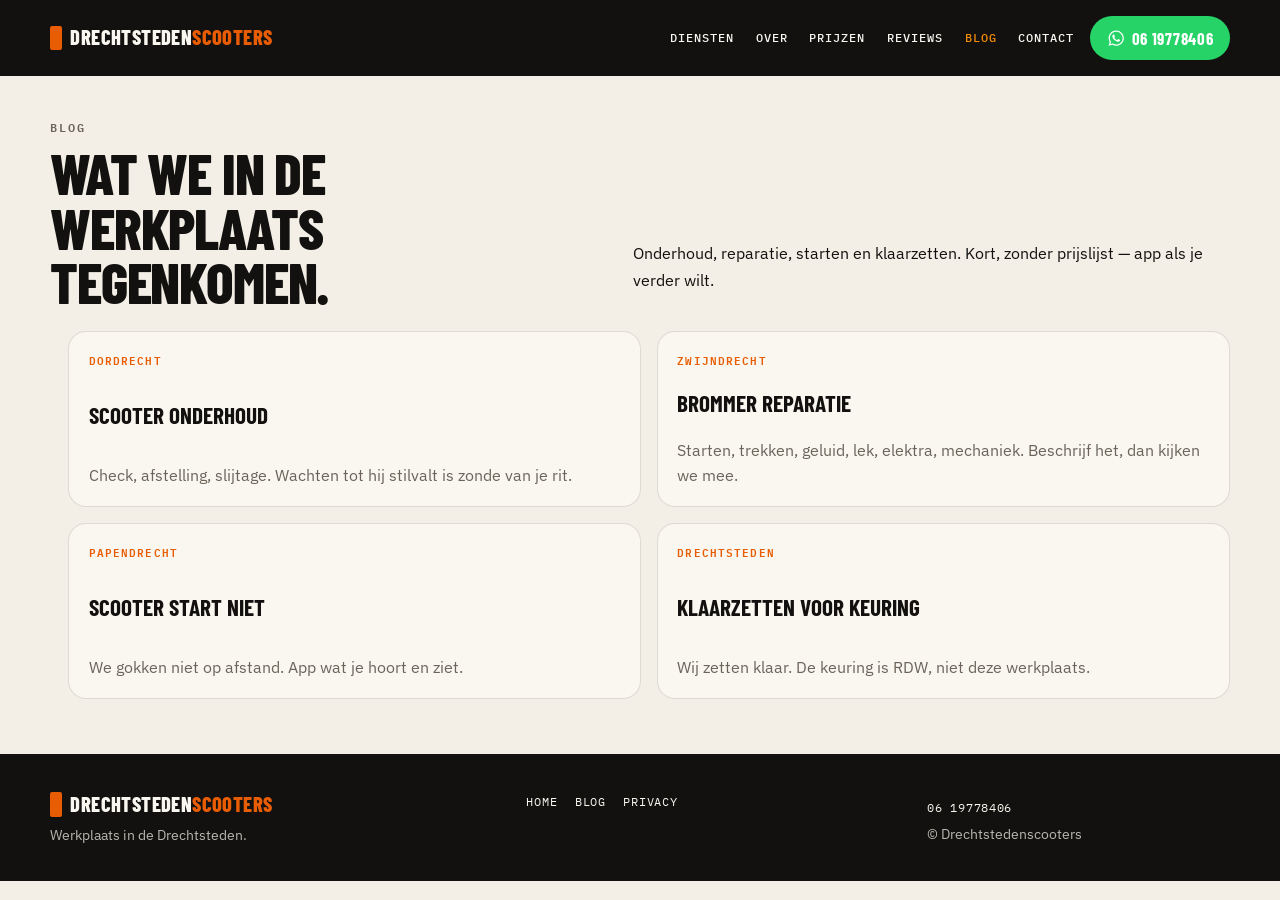
==== commit e092668e: "Use official green WhatsApp buttons on primary CTAs Nav, hero, bottom CTA and contact use #25D366 wi" ====
--- a/blog/index.html
+++ b/blog/index.html
@@ -87,7 +87,10 @@
         <a href="./" aria-current="page">Blog</a>
         <a href="../#contact">Contact</a>
       </nav>
-      <a class="btn btn-pill header-cta" href="https://wa.me/31619778406" rel="noopener noreferrer">WhatsApp</a>
+      <a class="btn btn-wa header-cta" href="https://wa.me/31619778406?text=Hoi%2C%20ik%20heb%20een%20vraag%20over%20mijn%20scooter" rel="noopener noreferrer" aria-label="WhatsApp 06 19778406">
+        <svg class="wa-icon" viewBox="0 0 24 24" aria-hidden="true" focusable="false"><path fill="currentColor" d="M19.05 4.91A9.82 9.82 0 0 0 12.04 2C6.58 2 2.13 6.45 2.13 11.91c0 1.75.46 3.45 1.32 4.95L2 22l5.25-1.38a9.87 9.87 0 0 0 4.79 1.22h.01c5.46 0 9.91-4.45 9.91-9.91 0-2.65-1.03-5.14-2.91-7.02m-7.01 15.24h-.01a8.2 8.2 0 0 1-4.18-1.15l-.3-.18-3.12.82.83-3.04-.2-.31a8.18 8.18 0 0 1-1.26-4.38c0-4.54 3.7-8.24 8.25-8.24 2.2 0 4.27.86 5.82 2.42a8.18 8.18 0 0 1 2.41 5.83c.01 4.54-3.7 8.23-8.24 8.23m4.52-6.16c-.25-.12-1.47-.72-1.7-.81-.23-.08-.39-.12-.56.12-.17.25-.64.81-.79.97-.15.17-.29.19-.54.06-.25-.12-1.05-.39-2-1.23-.74-.66-1.24-1.47-1.38-1.72-.15-.25-.02-.38.11-.51.11-.11.25-.29.37-.43.12-.15.17-.25.25-.41.08-.17.04-.31-.02-.43-.06-.12-.56-1.34-.76-1.84-.2-.48-.4-.42-.56-.42h-.48c-.17 0-.43.06-.66.31-.23.25-.87.85-.87 2.07s.89 2.4 1.01 2.56c.12.17 1.75 2.67 4.23 3.74.59.26 1.05.41 1.41.52.59.19 1.13.16 1.56.1.48-.07 1.47-.6 1.67-1.18.21-.58.21-1.07.15-1.18-.06-.1-.23-.17-.48-.29"/></svg>
+        06 19778406
+      </a>
       <button class="nav-toggle" type="button" aria-expanded="false" aria-controls="hoofdmenu" aria-label="Menu">
         <span></span>
       </button>
--- a/styles.css
+++ b/styles.css
@@ -7,6 +7,8 @@
   --accent: #e85d04;
   --accent-2: #f48c06;
   --muted: #6b645a;
+  --wa: #25d366;
+  --wa-hover: #1ebe57;
   --radius: 18px;
   --nav-h: 76px;
   --max: 1180px;
@@ -181,6 +183,23 @@
   color: var(--cream);
 }
 
+.btn-wa {
+  background: var(--wa);
+  color: #fff;
+  border-radius: 999px;
+}
+
+.btn-wa:hover {
+  background: var(--wa-hover);
+  color: #fff;
+}
+
+.wa-icon {
+  width: 1.15rem;
+  height: 1.15rem;
+  flex-shrink: 0;
+}
+
 /* Header */
 
 .site-header {
@@ -251,7 +270,10 @@
 }
 
 .header-cta {
-  display: none;
+  display: inline-flex;
+  padding: 0.45rem 0.75rem;
+  min-height: 2.35rem;
+  font-size: 0.92rem;
 }
 
 .nav-toggle {
@@ -313,6 +335,17 @@
   border-bottom: 1px solid rgba(250, 247, 240, 0.08);
 }
 
+@media (max-width: 520px) {
+  .logo-text {
+    font-size: 1.02rem;
+  }
+
+  .header-cta {
+    padding: 0.4rem 0.55rem;
+    font-size: 0.8rem;
+  }
+}
+
 @media (min-width: 960px) {
   .nav-toggle {
     display: none;
@@ -329,9 +362,9 @@
   }
 
   .header-cta {
-    display: inline-flex;
     padding: 0.55rem 1.05rem;
     min-height: 2.45rem;
+    font-size: 1.05rem;
   }
 }
 
@@ -741,62 +774,26 @@
   color: var(--accent);
 }
 
-.contact-form {
+.contact-card {
   background: var(--paper);
   border-radius: var(--radius);
-  padding: 1.4rem;
+  padding: 1.6rem 1.4rem 1.5rem;
   border: 1px solid var(--line);
+}
+
+.contact-card h3 {
+  font-size: 2.2rem;
+  margin: 0 0 0.45rem;
+}
+
+.contact-card p {
+  margin: 0 0 1.2rem;
+  color: var(--muted);
+}
+
+.contact-actions {
   display: grid;
-  gap: 0.85rem;
-}
-
-.contact-form label {
-  display: grid;
-  gap: 0.35rem;
-  font-family: var(--font-mono);
-  font-size: 0.72rem;
-  letter-spacing: 0.08em;
-  text-transform: uppercase;
-  font-weight: 600;
-}
-
-.contact-form input,
-.contact-form textarea {
-  font: 500 1rem/1.4 var(--font-sans);
-  color: var(--ink);
-  background: var(--cream);
-  border: 1px solid var(--line);
-  border-radius: 12px;
-  padding: 0.7rem 0.8rem;
-  width: 100%;
-}
-
-.contact-form input:focus,
-.contact-form textarea:focus {
-  outline: 2px solid var(--accent);
-  border-color: var(--accent);
-}
-
-.form-note,
-.form-success {
-  margin: 0;
-  font-size: 0.88rem;
-  color: var(--muted);
-}
-
-.form-success {
-  color: #1d6b2a;
-  font-weight: 600;
-}
-
-.contact-form.is-success .form-success {
-  display: block;
-}
-
-.contact-form.is-success .btn,
-.contact-form.is-success .form-note,
-.contact-form.is-success label {
-  display: none;
+  gap: 0.7rem;
 }
 
 @media (min-width: 900px) {
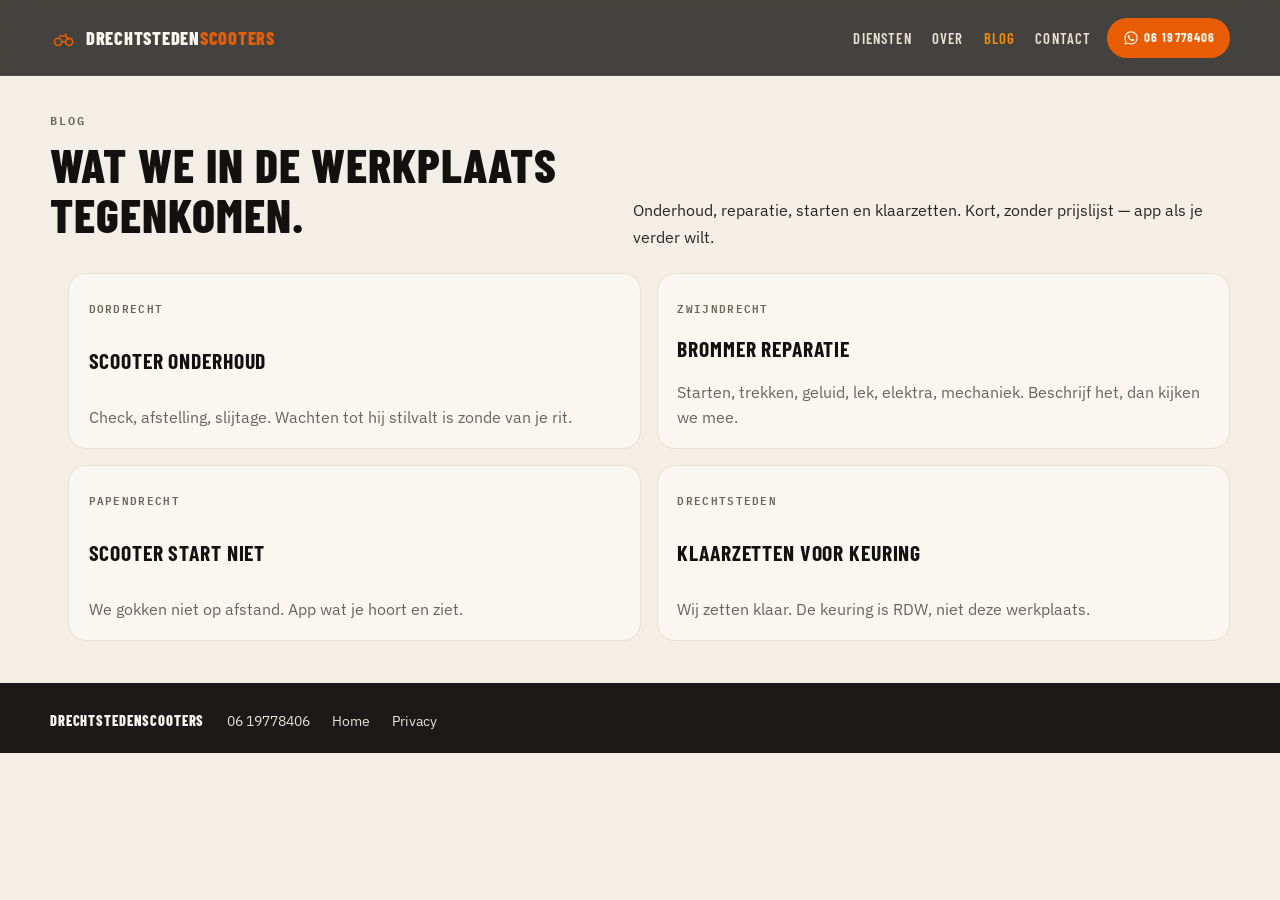
==== commit 7887d537: "Merge c1cb6edb47bbd1df3d2bb28043205448c337c6f6 into e73774abec08c7e1aa4785da92f52228ecb991b8" ====
--- a/blog/index.html
+++ b/blog/index.html
@@ -17,12 +17,12 @@
   <meta property="og:type" content="website">
   <meta property="og:url" content="https://www.drechtstedenscooters.nl/blog/">
   <meta property="og:site_name" content="Drechtstedenscooters">
-  <meta property="og:image" content="https://www.drechtstedenscooters.nl/assets/hero.jpg">
-  <meta property="og:image:alt" content="Crème-oranje vintage scooter in de werkplaats">
+  <meta property="og:image" content="https://www.drechtstedenscooters.nl/public/photos/werkplaats.jpg">
+  <meta property="og:image:alt" content="Derbi Senda 50 op een hydraulische brug in de werkplaats">
   <meta name="twitter:card" content="summary_large_image">
-  <meta name="twitter:image" content="https://www.drechtstedenscooters.nl/assets/hero.jpg">
-  <meta name="twitter:image:alt" content="Crème-oranje vintage scooter in de werkplaats">
-  <link rel="preconnect" href="https://fonts.googleapis.com">
+  <meta name="twitter:image" content="https://www.drechtstedenscooters.nl/public/photos/werkplaats.jpg">
+  <meta name="twitter:image:alt" content="Derbi Senda 50 op een hydraulische brug in de werkplaats">
+    <link rel="preconnect" href="https://fonts.googleapis.com">
   <link rel="preconnect" href="https://fonts.gstatic.com" crossorigin>
   <link href="https://fonts.googleapis.com/css2?family=Barlow+Condensed:wght@600;700;800&family=IBM+Plex+Mono:wght@500;600&family=IBM+Plex+Sans:wght@400;500;600;700&display=swap" rel="stylesheet">
   <link rel="stylesheet" href="../styles.css">
@@ -71,28 +71,34 @@
   }
   </script>
 </head>
-<body class="page-inner page-hub">
+<body class="page-hub">
   <a class="skip-link" href="#inhoud">Naar inhoud</a>
   <header class="site-header">
     <div class="wrap header-inner">
-      <a class="logo" href="../">
-        <span class="logo-mark" aria-hidden="true"></span>
-        <span class="logo-text">Drechtsteden<span>scooters</span></span>
+      <a class="brand" href="../">
+        <svg class="brand-mark" viewBox="0 0 32 32" aria-hidden="true" focusable="false">
+          <circle cx="9.5" cy="21" r="4.2" fill="none" stroke="currentColor" stroke-width="1.8"/>
+          <circle cx="22.5" cy="21" r="4.2" fill="none" stroke="currentColor" stroke-width="1.8"/>
+          <path d="M13.6 21h5M11.2 14.2h7.4l3.2 4.2" fill="none" stroke="currentColor" stroke-width="1.8" stroke-linecap="round" stroke-linejoin="round"/>
+          <circle cx="18.4" cy="12.4" r="1.35" fill="currentColor"/>
+        </svg>
+        <span class="brand-text">Drechtsteden<span>scooters</span></span>
       </a>
       <nav id="hoofdmenu" class="nav" aria-label="Hoofdnavigatie">
         <a href="../#diensten">Diensten</a>
         <a href="../#over">Over</a>
-        <a href="../#prijzen">Prijzen</a>
-        <a href="../#reviews">Reviews</a>
         <a href="./" aria-current="page">Blog</a>
         <a href="../#contact">Contact</a>
       </nav>
-      <a class="btn btn-wa header-cta" href="https://wa.me/31619778406?text=Hoi%2C%20ik%20heb%20een%20vraag%20over%20mijn%20scooter" rel="noopener noreferrer" aria-label="WhatsApp 06 19778406">
-        <svg class="wa-icon" viewBox="0 0 24 24" aria-hidden="true" focusable="false"><path fill="currentColor" d="M19.05 4.91A9.82 9.82 0 0 0 12.04 2C6.58 2 2.13 6.45 2.13 11.91c0 1.75.46 3.45 1.32 4.95L2 22l5.25-1.38a9.87 9.87 0 0 0 4.79 1.22h.01c5.46 0 9.91-4.45 9.91-9.91 0-2.65-1.03-5.14-2.91-7.02m-7.01 15.24h-.01a8.2 8.2 0 0 1-4.18-1.15l-.3-.18-3.12.82.83-3.04-.2-.31a8.18 8.18 0 0 1-1.26-4.38c0-4.54 3.7-8.24 8.25-8.24 2.2 0 4.27.86 5.82 2.42a8.18 8.18 0 0 1 2.41 5.83c.01 4.54-3.7 8.23-8.24 8.23m4.52-6.16c-.25-.12-1.47-.72-1.7-.81-.23-.08-.39-.12-.56.12-.17.25-.64.81-.79.97-.15.17-.29.19-.54.06-.25-.12-1.05-.39-2-1.23-.74-.66-1.24-1.47-1.38-1.72-.15-.25-.02-.38.11-.51.11-.11.25-.29.37-.43.12-.15.17-.25.25-.41.08-.17.04-.31-.02-.43-.06-.12-.56-1.34-.76-1.84-.2-.48-.4-.42-.56-.42h-.48c-.17 0-.43.06-.66.31-.23.25-.87.85-.87 2.07s.89 2.4 1.01 2.56c.12.17 1.75 2.67 4.23 3.74.59.26 1.05.41 1.41.52.59.19 1.13.16 1.56.1.48-.07 1.47-.6 1.67-1.18.21-.58.21-1.07.15-1.18-.06-.1-.23-.17-.48-.29"/></svg>
-        06 19778406
+      <a class="header-wa" href="https://wa.me/31619778406?text=Hoi%2C%20ik%20heb%20een%20vraag%20over%20mijn%20scooter" rel="noopener noreferrer" aria-label="WhatsApp 06 19778406">
+        <svg class="wa-icon" viewBox="0 0 24 24" aria-hidden="true" focusable="false">
+          <path fill="currentColor" d="M19.05 4.91A9.82 9.82 0 0 0 12.04 2C6.58 2 2.13 6.45 2.13 11.91c0 1.75.46 3.45 1.32 4.95L2 22l5.25-1.38a9.87 9.87 0 0 0 4.79 1.22h.01c5.46 0 9.91-4.45 9.91-9.91 0-2.65-1.03-5.14-2.91-7.02m-7.01 15.24h-.01a8.2 8.2 0 0 1-4.18-1.15l-.3-.18-3.12.82.83-3.04-.2-.31a8.18 8.18 0 0 1-1.26-4.38c0-4.54 3.7-8.24 8.25-8.24 2.2 0 4.27.86 5.82 2.42a8.18 8.18 0 0 1 2.41 5.83c.01 4.54-3.7 8.23-8.24 8.23m4.52-6.16c-.25-.12-1.47-.72-1.7-.81-.23-.08-.39-.12-.56.12-.17.25-.64.81-.79.97-.15.17-.29.19-.54.06-.25-.12-1.05-.39-2-1.23-.74-.66-1.24-1.47-1.38-1.72-.15-.25-.02-.38.11-.51.11-.11.25-.29.37-.43.12-.15.17-.25.25-.41.08-.17.04-.31-.02-.43-.06-.12-.56-1.34-.76-1.84-.2-.48-.4-.42-.56-.42h-.48c-.17 0-.43.06-.66.31-.23.25-.87.85-.87 2.07s.89 2.4 1.01 2.56c.12.17 1.75 2.67 4.23 3.74.59.26 1.05.41 1.41.52.59.19 1.13.16 1.56.1.48-.07 1.47-.6 1.67-1.18.21-.58.21-1.07.15-1.18-.06-.1-.23-.17-.48-.29"/>
+        </svg>
+        <span class="header-wa-label">06 19778406</span>
       </a>
-      <button class="nav-toggle" type="button" aria-expanded="false" aria-controls="hoofdmenu" aria-label="Menu">
-        <span></span>
+            <button class="nav-toggle" type="button" aria-expanded="false" aria-controls="hoofdmenu">
+        <span class="nav-toggle-bars" aria-hidden="true"></span>
+        <span class="visually-hidden">Menu</span>
       </button>
     </div>
   </header>
@@ -138,23 +144,11 @@
     </article>
   </main>
   <footer class="site-footer">
-    <div class="wrap footer-grid">
-      <div>
-        <p class="logo footer-logo">
-          <span class="logo-mark" aria-hidden="true"></span>
-          <span class="logo-text">Drechtsteden<span>scooters</span></span>
-        </p>
-        <p class="footer-tag">Werkplaats in de Drechtsteden.</p>
-      </div>
-      <nav aria-label="Footer">
-        <a href="../">Home</a>
-        <a href="./">Blog</a>
-        <a href="../privacy.html">Privacy</a>
-      </nav>
-      <div class="footer-meta">
-        <p><a href="https://wa.me/31619778406" rel="noopener noreferrer">06 19778406</a></p>
-        <p>© Drechtstedenscooters</p>
-      </div>
+    <div class="wrap footer-bar">
+      <p class="footer-brand">Drechtstedenscooters</p>
+      <p><a href="https://wa.me/31619778406" rel="noopener noreferrer">06 19778406</a></p>
+      <p><a href="../">Home</a></p>
+      <p><a href="../privacy.html">Privacy</a></p>
     </div>
   </footer>
   <script src="../nav.js"></script>
--- a/styles.css
+++ b/styles.css
@@ -1,22 +1,21 @@
-/* Drechtstedenscooters — workshop homepage */
+/* Drechtstedenscooters — BromWerks port */
 
 :root {
   --ink: #12110f;
+  --ink-soft: #2a2722;
   --paper: #f3efe6;
+  --paper-2: #e8e1d4;
   --cream: #faf7f0;
+  --steel: #1b1a18;
+  --muted: #6b645a;
   --accent: #e85d04;
   --accent-2: #f48c06;
-  --muted: #6b645a;
-  --wa: #25d366;
-  --wa-hover: #1ebe57;
+  --accent-ink: #fff7ed;
+  --success: #2f6b3a;
   --radius: 18px;
   --nav-h: 76px;
   --max: 1180px;
-  --line: rgba(18, 17, 15, 0.12);
-  --shadow: 0 18px 40px rgba(18, 17, 15, 0.12);
-  --font-display: "Barlow Condensed", "Arial Narrow", sans-serif;
-  --font-sans: "IBM Plex Sans", "Segoe UI", sans-serif;
-  --font-mono: "IBM Plex Mono", ui-monospace, monospace;
+  --focus: #f48c06;
 }
 
 *,
@@ -28,14 +27,15 @@
 html {
   scroll-behavior: smooth;
   background: var(--paper);
+  overflow-x: clip;
 }
 
 body {
   margin: 0;
-  font-family: var(--font-sans);
+  font-family: "IBM Plex Sans", "Segoe UI", ui-sans-serif, system-ui, sans-serif;
   background: var(--paper);
   color: var(--ink);
-  line-height: 1.6;
+  line-height: 1.65;
   font-size: 1.02rem;
   font-weight: 400;
 }
@@ -55,8 +55,20 @@
 }
 
 :focus-visible {
-  outline: 3px solid var(--accent);
+  outline: 3px solid var(--focus);
   outline-offset: 3px;
+}
+
+.visually-hidden {
+  position: absolute;
+  width: 1px;
+  height: 1px;
+  padding: 0;
+  margin: -1px;
+  overflow: hidden;
+  clip: rect(0, 0, 0, 0);
+  white-space: nowrap;
+  border: 0;
 }
 
 .skip-link {
@@ -64,72 +76,239 @@
   left: 0.75rem;
   top: -4rem;
   background: var(--accent);
-  color: #fff;
+  color: var(--accent-ink);
   padding: 0.5rem 0.8rem;
-  z-index: 80;
+  z-index: 50;
   font-weight: 700;
+  font-family: "Barlow Condensed", sans-serif;
+  letter-spacing: 0.06em;
+  text-transform: uppercase;
   text-decoration: none;
+}
+
+.skip-link:focus {
+  top: 0.75rem;
+}
+
+.wrap {
+  width: min(100% - 2.25rem, var(--max));
+  margin-inline: auto;
+}
+
+/* —— Header —— */
+
+.site-header {
+  position: fixed;
+  top: 0;
+  left: 0;
+  right: 0;
+  z-index: 30;
+  height: var(--nav-h);
+  background: rgba(18, 17, 15, 0.78);
+  backdrop-filter: blur(14px);
+  -webkit-backdrop-filter: blur(14px);
+  border-bottom: 1px solid rgba(250, 247, 240, 0.08);
+}
+
+.header-inner {
+  display: flex;
+  align-items: center;
+  gap: 0.7rem 1rem;
+  height: var(--nav-h);
+}
+
+.brand {
+  display: flex;
+  align-items: center;
+  gap: 0.55rem;
+  text-decoration: none;
+  color: var(--cream);
+  margin-right: auto;
+}
+
+.brand:hover {
+  color: var(--cream);
+}
+
+.brand-mark {
+  width: 1.7rem;
+  height: 1.7rem;
+  color: var(--accent);
+  flex-shrink: 0;
+}
+
+.brand-text {
+  font-family: "Barlow Condensed", sans-serif;
+  font-weight: 800;
+  font-size: 1.15rem;
+  letter-spacing: 0.04em;
+  text-transform: uppercase;
+}
+
+.brand-text span,
+.footer-brand span {
+  color: var(--accent);
+}
+
+.nav {
+  display: none;
+  flex-direction: column;
+  gap: 0.15rem;
+  position: absolute;
+  top: var(--nav-h);
+  left: 0;
+  right: 0;
+  background: rgba(18, 17, 15, 0.96);
+  padding: 0.6rem 1.15rem 1.1rem;
+  border-bottom: 1px solid rgba(250, 247, 240, 0.08);
+}
+
+.nav.is-open {
+  display: flex;
+}
+
+.nav a {
+  color: var(--paper-2);
+  text-decoration: none;
+  padding: 0.55rem 0;
+  border-bottom: 1px solid rgba(250, 247, 240, 0.08);
+  font-family: "Barlow Condensed", sans-serif;
+  font-weight: 600;
+  font-size: 1.05rem;
+  letter-spacing: 0.08em;
+  text-transform: uppercase;
+}
+
+.nav a:hover,
+.nav a[aria-current="page"] {
+  color: var(--accent-2);
+}
+
+.header-wa {
+  display: inline-flex;
+  align-items: center;
+  justify-content: center;
+  gap: 0.35rem;
+  background: var(--accent);
+  color: var(--accent-ink);
+  text-decoration: none;
+  font-family: "Barlow Condensed", sans-serif;
+  font-weight: 700;
+  font-size: 0.82rem;
+  letter-spacing: 0.08em;
+  text-transform: uppercase;
   border-radius: 999px;
-}
-
-.skip-link:focus {
-  top: 0.85rem;
-}
-
-.wrap {
-  width: min(100% - 2.4rem, var(--max));
-  margin-inline: auto;
-}
-
-.eyebrow {
-  margin: 0 0 0.55rem;
-  font-family: var(--font-mono);
-  font-size: 0.72rem;
-  font-weight: 600;
-  letter-spacing: 0.16em;
-  text-transform: uppercase;
-  color: var(--accent);
-}
-
-h1,
-h2,
-h3,
-.logo-text {
-  font-family: var(--font-display);
-  letter-spacing: -0.02em;
-  line-height: 0.95;
-}
-
-h1 {
-  margin: 0;
-  font-size: clamp(3rem, 8vw, 6.4rem);
+  padding: 0.55rem 0.95rem;
+  min-height: 2.5rem;
+  white-space: nowrap;
+}
+
+.header-wa:hover {
+  background: var(--accent-2);
+  color: var(--accent-ink);
+}
+
+.header-wa .wa-icon {
+  width: 1rem;
+  height: 1rem;
+}
+
+.header-wa .wa-short {
+  display: none;
+}
+
+.header-wa,
+.nav-toggle {
+  flex-shrink: 0;
+}
+
+.brand {
+  min-width: 0;
+}
+
+.brand-text strong {
   font-weight: 800;
-  text-transform: uppercase;
-}
-
-h2 {
-  margin: 0;
-  font-size: clamp(2.1rem, 4.4vw, 3.6rem);
-  font-weight: 800;
-  text-transform: uppercase;
-}
-
-h3 {
-  margin: 0 0 0.4rem;
-  font-size: 1.45rem;
-  font-weight: 700;
-  text-transform: uppercase;
-}
-
-.lede,
-.section-intro {
-  color: var(--muted);
-  max-width: 38rem;
-}
-
-.section-intro {
-  margin: 0.7rem 0 0;
-}
+}
+
+.nav-toggle {
+  width: 2.5rem;
+  height: 2.5rem;
+  background: transparent;
+  color: var(--cream);
+  border: 1px solid rgba(250, 247, 240, 0.18);
+  border-radius: 10px;
+  cursor: pointer;
+  display: grid;
+  place-items: center;
+  padding: 0;
+}
+
+.nav-toggle-bars,
+.nav-toggle-bars::before,
+.nav-toggle-bars::after {
+  display: block;
+  width: 1.05rem;
+  height: 2px;
+  background: currentColor;
+  border-radius: 2px;
+  position: relative;
+}
+
+.nav-toggle-bars::before,
+.nav-toggle-bars::after {
+  content: "";
+  position: absolute;
+  left: 0;
+}
+
+.nav-toggle-bars::before {
+  top: -6px;
+}
+
+.nav-toggle-bars::after {
+  top: 6px;
+}
+
+@media (max-width: 979px) {
+  .header-wa .wa-long,
+  .header-wa-label {
+    display: none;
+  }
+
+  .header-wa .wa-short {
+    display: inline;
+  }
+
+  .header-wa:has(.wa-icon):not(:has(.wa-short)) {
+    width: 2.5rem;
+    padding: 0;
+  }
+}
+
+@media (min-width: 980px) {
+  .nav-toggle {
+    display: none;
+  }
+
+  .nav {
+    display: flex;
+    position: static;
+    flex-direction: row;
+    align-items: center;
+    gap: 1.25rem;
+    background: transparent;
+    padding: 0;
+    border: 0;
+  }
+
+  .nav a {
+    border: 0;
+    padding: 0;
+    font-size: 0.92rem;
+  }
+}
+
+/* —— Buttons —— */
 
 .btn {
   display: inline-flex;
@@ -137,283 +316,92 @@
   justify-content: center;
   gap: 0.4rem;
   text-decoration: none;
-  border: 0;
+  border-radius: 999px;
+  padding: 0.78rem 1.25rem;
+  font-family: "Barlow Condensed", sans-serif;
+  font-weight: 700;
+  font-size: 1.02rem;
+  letter-spacing: 0.08em;
+  text-transform: uppercase;
+  border: 2px solid transparent;
+  min-height: 2.85rem;
   cursor: pointer;
-  font-family: var(--font-display);
-  font-weight: 700;
-  font-size: 1.05rem;
-  letter-spacing: 0.04em;
-  text-transform: uppercase;
-  min-height: 2.9rem;
-  padding: 0.7rem 1.25rem;
-}
-
-.btn-pill {
+}
+
+.btn-pill,
+.btn-wa {
   background: var(--accent);
-  color: #fff;
-  border-radius: 999px;
-}
-
-.btn-pill:hover {
+  color: var(--accent-ink);
+}
+
+.btn-pill:hover,
+.btn-wa:hover {
   background: var(--accent-2);
-  color: #fff;
+  color: var(--accent-ink);
 }
 
 .btn-ghost {
   background: transparent;
-  color: #fff;
-  border: 2px solid rgba(255, 255, 255, 0.55);
-  border-radius: 999px;
+  color: var(--cream);
+  border-color: rgba(250, 247, 240, 0.35);
 }
 
 .btn-ghost:hover {
-  border-color: #fff;
-  color: #fff;
-}
-
-.btn-ghost-ink {
-  background: transparent;
-  color: var(--ink);
-  border: 2px solid var(--ink);
-  border-radius: 999px;
-}
-
-.btn-ghost-ink:hover {
-  background: var(--ink);
   color: var(--cream);
-}
-
-.btn-wa {
-  background: var(--wa);
-  color: #fff;
-  border-radius: 999px;
-}
-
-.btn-wa:hover {
-  background: var(--wa-hover);
-  color: #fff;
-}
-
-.wa-icon {
-  width: 1.15rem;
-  height: 1.15rem;
-  flex-shrink: 0;
-}
-
-/* Header */
-
-.site-header {
-  position: fixed;
-  inset: 0 0 auto;
-  z-index: 50;
-  height: var(--nav-h);
-  background: var(--ink);
-  color: var(--cream);
-}
-
-.header-inner {
-  display: flex;
-  align-items: center;
-  gap: 1rem;
-  height: var(--nav-h);
-}
-
-.logo {
-  display: inline-flex;
-  align-items: center;
-  gap: 0.55rem;
-  text-decoration: none;
-  color: inherit;
-  margin-right: auto;
-}
-
-.logo:hover {
-  color: inherit;
-}
-
-.logo-mark {
-  width: 0.72rem;
-  height: 1.55rem;
-  background: var(--accent);
-  border-radius: 2px;
-  flex-shrink: 0;
-}
-
-.logo-text {
-  font-size: 1.28rem;
-  font-weight: 800;
-  text-transform: uppercase;
-  letter-spacing: 0.02em;
-}
-
-.logo-text span {
-  color: var(--accent);
-}
-
-.nav {
-  display: none;
-}
-
-.nav a {
-  color: var(--cream);
-  text-decoration: none;
-  font-family: var(--font-mono);
-  font-size: 0.78rem;
-  font-weight: 500;
-  letter-spacing: 0.08em;
-  text-transform: uppercase;
-}
-
-.nav a:hover,
-.nav a[aria-current="page"] {
-  color: var(--accent-2);
-}
-
-.header-cta {
-  display: inline-flex;
-  padding: 0.45rem 0.75rem;
-  min-height: 2.35rem;
-  font-size: 0.92rem;
-}
-
-.nav-toggle {
-  width: 2.6rem;
-  height: 2.6rem;
-  border: 1px solid rgba(250, 247, 240, 0.2);
-  background: transparent;
-  border-radius: 8px;
-  padding: 0;
-  cursor: pointer;
-  position: relative;
-}
-
-.nav-toggle span,
-.nav-toggle span::before,
-.nav-toggle span::after {
-  display: block;
-  width: 1.15rem;
-  height: 2px;
-  background: var(--cream);
-  position: absolute;
-  left: 50%;
-  transform: translateX(-50%);
-}
-
-.nav-toggle span {
-  top: 50%;
-  margin-top: -1px;
-}
-
-.nav-toggle span::before,
-.nav-toggle span::after {
-  content: "";
-}
-
-.nav-toggle span::before {
-  top: -6px;
-}
-
-.nav-toggle span::after {
-  top: 6px;
-}
-
-.nav.is-open {
-  display: flex;
-  position: absolute;
-  left: 0;
-  right: 0;
-  top: var(--nav-h);
-  flex-direction: column;
-  gap: 0;
-  background: var(--ink);
-  padding: 0.4rem 1.2rem 1.2rem;
-  border-top: 1px solid rgba(250, 247, 240, 0.08);
-}
-
-.nav.is-open a {
-  padding: 0.75rem 0;
-  border-bottom: 1px solid rgba(250, 247, 240, 0.08);
-}
-
-@media (max-width: 520px) {
-  .logo-text {
-    font-size: 1.02rem;
-  }
-
-  .header-cta {
-    padding: 0.4rem 0.55rem;
-    font-size: 0.8rem;
-  }
-}
-
-@media (min-width: 960px) {
-  .nav-toggle {
-    display: none;
-  }
-
-  .nav {
-    display: flex;
-    align-items: center;
-    gap: 1.35rem;
-    position: static;
-    padding: 0;
-    background: none;
-    border: 0;
-  }
-
-  .header-cta {
-    padding: 0.55rem 1.05rem;
-    min-height: 2.45rem;
-    font-size: 1.05rem;
-  }
-}
-
-/* Hero */
+  border-color: var(--cream);
+}
+
+/* —— Hero —— */
 
 .hero {
   position: relative;
-  min-height: 100vh;
-  min-height: 100dvh;
-  display: flex;
-  align-items: flex-end;
+  min-height: 100svh;
+  display: grid;
+  align-items: end;
   padding: calc(var(--nav-h) + 2.5rem) 0 4.5rem;
   color: var(--cream);
-  overflow: hidden;
-}
-
-.hero-bg,
-.hero-scrim,
-.prices-bg,
-.prices-scrim,
-.cta-bg,
-.cta-scrim {
+}
+
+.hero-photo {
   position: absolute;
   inset: 0;
-}
-
-.hero-bg,
-.prices-bg,
-.cta-bg {
-  background-size: cover;
-  background-position: center;
+  width: 100%;
+  height: 100%;
+  object-fit: cover;
+  object-position: 62% 50%;
 }
 
 .hero-scrim {
+  position: absolute;
+  inset: 0;
   background:
-    linear-gradient(90deg, rgba(18, 17, 15, 0.82) 0%, rgba(18, 17, 15, 0.55) 48%, rgba(18, 17, 15, 0.28) 100%),
-    linear-gradient(180deg, rgba(18, 17, 15, 0.35) 0%, transparent 28%, rgba(18, 17, 15, 0.55) 100%);
+    linear-gradient(90deg, rgba(18, 17, 15, 0.82) 0%, rgba(18, 17, 15, 0.55) 46%, rgba(18, 17, 15, 0.22) 100%),
+    linear-gradient(180deg, rgba(18, 17, 15, 0.35) 0%, transparent 28%, rgba(18, 17, 15, 0.45) 100%);
 }
 
 .hero-copy {
   position: relative;
   z-index: 1;
+  max-width: 38rem;
+  margin-left: max(1.125rem, calc((100% - var(--max)) / 2));
+  width: min(100% - 2.25rem, 38rem);
+}
+
+.hero h1 {
+  margin: 0;
+  font-family: "Barlow Condensed", sans-serif;
+  font-weight: 800;
+  font-size: clamp(2.6rem, 8vw, 5.4rem);
+  line-height: 0.92;
+  letter-spacing: 0.01em;
+  text-transform: uppercase;
 }
 
 .hero .lede {
-  color: rgba(250, 247, 240, 0.82);
-  font-size: 1.12rem;
+  color: var(--paper-2);
+  font-size: 1.08rem;
   margin: 1.1rem 0 0;
-  max-width: 32rem;
+  max-width: 36rem;
 }
 
 .hero-actions {
@@ -424,229 +412,297 @@
 }
 
 .hazard {
-  height: 18px;
+  height: 14px;
   background: repeating-linear-gradient(
     -45deg,
-    var(--ink) 0 14px,
-    var(--accent) 14px 28px
+    var(--ink) 0 10px,
+    var(--accent) 10px 20px
   );
 }
 
-/* Sections */
+.kicker {
+  margin: 0 0 0.55rem;
+  font-family: "IBM Plex Mono", ui-monospace, monospace;
+  font-weight: 600;
+  font-size: 0.72rem;
+  letter-spacing: 0.16em;
+  text-transform: uppercase;
+  color: var(--accent);
+}
+
+.hero .kicker {
+  color: var(--accent-2);
+}
+
+/* —— Sections —— */
 
 .section {
-  padding: 5rem 0;
+  padding-block: 4.2rem;
+}
+
+@media (min-width: 880px) {
+  .section {
+    padding-block: 5.4rem;
+  }
 }
 
 .section-head {
-  margin-bottom: 2.2rem;
+  margin-bottom: 2rem;
   max-width: 40rem;
 }
 
-.section-head-light,
+.section-head h2,
+.section h2,
+.cta-inner h2 {
+  margin: 0;
+  font-family: "Barlow Condensed", sans-serif;
+  font-weight: 800;
+  font-size: clamp(2rem, 4vw, 3.15rem);
+  line-height: 0.98;
+  letter-spacing: 0.015em;
+  text-transform: uppercase;
+}
+
+.section-intro {
+  color: var(--muted);
+  margin: 0.7rem 0 0;
+  line-height: 1.65;
+}
+
+.section-head-light h2,
 .section-head-light .section-intro,
-.section-head-light h2 {
+.section-head-light .kicker {
   color: var(--cream);
 }
 
-.section-head-light .eyebrow {
+.section-head-light .kicker {
   color: var(--accent-2);
 }
 
-/* Services */
-
-.services {
+.section-head-light .section-intro {
+  color: var(--paper-2);
+}
+
+/* —— Services —— */
+
+.section-services {
+  background: var(--cream);
+}
+
+.service-list {
   list-style: none;
   margin: 0;
   padding: 0;
   display: grid;
-  gap: 1rem;
-}
-
-.service {
-  background: var(--cream);
-  border: 1px solid var(--line);
-  border-radius: var(--radius);
-  padding: 1.25rem 1.2rem 1.3rem;
-  position: relative;
-  min-height: 12.5rem;
+  gap: 0;
+}
+
+.service-row {
+  display: grid;
+  grid-template-columns: auto 1fr auto;
+  gap: 0.85rem 1.1rem;
+  align-items: start;
+  padding: 1.25rem 0;
+  border-top: 1px solid var(--paper-2);
+}
+
+.service-row:last-child {
+  border-bottom: 1px solid var(--paper-2);
 }
 
 .service-num {
-  display: block;
-  font-family: var(--font-mono);
+  font-family: "IBM Plex Mono", ui-monospace, monospace;
+  font-weight: 600;
+  font-size: 0.85rem;
+  letter-spacing: 0.08em;
+  color: var(--accent);
+  padding-top: 0.2rem;
+}
+
+.service-body h3 {
+  margin: 0 0 0.25rem;
+  font-family: "Barlow Condensed", sans-serif;
+  font-weight: 700;
+  font-size: 1.45rem;
+  letter-spacing: 0.04em;
+  text-transform: uppercase;
+}
+
+.service-body h3 a {
+  color: inherit;
+  text-decoration: none;
+}
+
+.service-body h3 a:hover {
+  color: var(--accent);
+}
+
+.service-body p {
+  margin: 0;
+  color: var(--muted);
+  max-width: 42rem;
+}
+
+.price-tag {
+  font-family: "IBM Plex Mono", ui-monospace, monospace;
+  font-weight: 600;
   font-size: 0.78rem;
-  font-weight: 600;
-  color: var(--accent);
-  margin-bottom: 0.7rem;
-}
-
-.service p {
-  margin: 0 0 1.4rem;
-  color: var(--muted);
-}
-
-.price-tag {
-  position: absolute;
-  right: 1rem;
-  bottom: 1rem;
-  background: var(--ink);
-  color: var(--cream);
-  font-family: var(--font-mono);
-  font-size: 0.72rem;
-  font-weight: 600;
-  letter-spacing: 0.04em;
-  padding: 0.35rem 0.6rem;
+  letter-spacing: 0.06em;
+  text-transform: uppercase;
+  color: var(--ink);
+  background: var(--paper-2);
   border-radius: 999px;
-}
-
-@media (min-width: 720px) {
-  .services {
-    grid-template-columns: repeat(2, 1fr);
-  }
-}
-
-@media (min-width: 1020px) {
-  .services {
-    grid-template-columns: repeat(3, 1fr);
-  }
-}
-
-/* About */
+  padding: 0.38rem 0.7rem;
+  white-space: nowrap;
+  align-self: center;
+}
+
+/* —— About —— */
 
 .section-about {
-  background: var(--cream);
-  border-block: 1px solid var(--line);
+  background: var(--paper);
 }
 
 .about-grid {
   display: grid;
   gap: 2rem;
-}
-
-.about-copy p {
-  color: var(--muted);
-  max-width: 36rem;
-}
-
-.about-note {
-  font-family: var(--font-mono);
-  font-size: 0.82rem;
-  color: var(--ink) !important;
 }
 
 .about-figure {
   margin: 0;
+  border-radius: var(--radius);
+  overflow: hidden;
+  box-shadow: 0 18px 40px rgba(18, 17, 15, 0.16);
 }
 
 .about-figure img {
   width: 100%;
   height: 100%;
   object-fit: cover;
-  border-radius: var(--radius);
   min-height: 18rem;
 }
 
-.about-figure figcaption {
-  margin-top: 0.55rem;
-  font-family: var(--font-mono);
-  font-size: 0.72rem;
-  letter-spacing: 0.08em;
-  text-transform: uppercase;
-  color: var(--muted);
-}
-
-@media (min-width: 900px) {
+.about-copy p {
+  color: var(--ink-soft);
+}
+
+.checks {
+  list-style: none;
+  margin: 1.4rem 0 0;
+  padding: 0;
+  display: grid;
+  gap: 0.65rem;
+}
+
+.checks li {
+  position: relative;
+  padding-left: 1.7rem;
+  font-weight: 500;
+}
+
+.checks li::before {
+  content: "";
+  position: absolute;
+  left: 0;
+  top: 0.45rem;
+  width: 0.85rem;
+  height: 0.85rem;
+  border-radius: 50%;
+  background: var(--success);
+  box-shadow: inset 0 0 0 3px var(--cream), inset 0 0 0 5px var(--success);
+}
+
+@media (min-width: 880px) {
   .about-grid {
-    grid-template-columns: 1fr 1.05fr;
+    grid-template-columns: 1.05fr 1fr;
+    gap: 3.2rem;
     align-items: center;
-    gap: 3.5rem;
-  }
-}
-
-/* Prices */
-
-.section-prices {
+  }
+}
+
+/* —— Pricing —— */
+
+.section-pricing {
   position: relative;
   color: var(--cream);
-  padding: 5.5rem 0 6rem;
-  overflow: hidden;
-}
-
-.prices-bg {
-  background-position: 50% 40%;
-}
-
-.prices-scrim {
-  background: linear-gradient(180deg, rgba(18, 17, 15, 0.72), rgba(18, 17, 15, 0.78));
-}
-
-.section-prices .wrap {
-  position: relative;
-  z-index: 1;
+  isolation: isolate;
+}
+
+.pricing-bg {
+  position: absolute;
+  inset: 0;
+  background:
+    linear-gradient(180deg, rgba(18, 17, 15, 0.72), rgba(18, 17, 15, 0.78)),
+    url("assets/workshop.jpg") center / cover no-repeat;
+  z-index: -1;
 }
 
 .tickets {
   display: grid;
-  gap: 1rem;
+  gap: 1.1rem;
 }
 
 .ticket {
   background: var(--cream);
   color: var(--ink);
   border-radius: var(--radius);
-  padding: 1.5rem 1.35rem 1.4rem;
-  box-shadow: var(--shadow);
+  padding: 1.55rem 1.4rem 1.5rem;
+  border: 2px solid transparent;
+  display: flex;
+  flex-direction: column;
+  min-height: 100%;
+}
+
+.ticket-featured {
+  border-color: var(--accent);
+  box-shadow: 0 0 0 4px rgba(232, 93, 4, 0.22);
 }
 
 .ticket-kicker {
-  margin: 0 0 0.35rem;
-  font-family: var(--font-mono);
-  font-size: 0.7rem;
+  margin: 0;
+  font-family: "IBM Plex Mono", ui-monospace, monospace;
+  font-size: 0.68rem;
   font-weight: 600;
-  letter-spacing: 0.12em;
-  text-transform: uppercase;
-  color: var(--muted);
+  letter-spacing: 0.14em;
+  text-transform: uppercase;
+  color: var(--accent);
+}
+
+.ticket h3 {
+  margin: 0.35rem 0 0;
+  font-family: "Barlow Condensed", sans-serif;
+  font-weight: 800;
+  font-size: 1.7rem;
+  text-transform: uppercase;
+  letter-spacing: 0.04em;
 }
 
 .ticket-price {
-  margin: 0.35rem 0 0.9rem;
-  font-family: var(--font-display);
-  font-size: 3.2rem;
+  margin: 0.55rem 0 0.9rem;
+  font-family: "Barlow Condensed", sans-serif;
   font-weight: 800;
-  line-height: 0.9;
+  font-size: 2.6rem;
+  line-height: 1;
+  letter-spacing: 0.02em;
 }
 
 .ticket ul {
-  margin: 0 0 1.2rem;
+  margin: 0 0 1.25rem;
   padding: 0;
   list-style: none;
   color: var(--muted);
+  flex: 1;
 }
 
 .ticket li {
   padding: 0.28rem 0;
-  border-top: 1px dashed var(--line);
-}
-
-.ticket-featured {
-  background: var(--ink);
-  color: var(--cream);
-  outline: 3px solid var(--accent);
-  outline-offset: 0;
-  transform: none;
-}
-
-.ticket-featured .ticket-kicker,
-.ticket-featured ul {
-  color: rgba(250, 247, 240, 0.72);
-}
-
-.ticket-featured li {
-  border-color: rgba(250, 247, 240, 0.12);
-}
-
-@media (min-width: 900px) {
+}
+
+.ticket .btn {
+  align-self: flex-start;
+}
+
+@media (min-width: 880px) {
   .tickets {
     grid-template-columns: repeat(3, 1fr);
     align-items: stretch;
@@ -654,214 +710,296 @@
   }
 
   .ticket-featured {
-    transform: translateY(-18px) scale(1.04);
-    z-index: 1;
-  }
-}
-
-/* Reviews */
-
-.reviews {
+    transform: translateY(-10px);
+  }
+}
+
+/* —— Reviews —— */
+
+.section-reviews {
+  background: var(--cream);
+}
+
+.stats-panel {
+  display: grid;
+  gap: 0.8rem;
+  margin-bottom: 1.6rem;
+  padding: 1.1rem 1.2rem;
+  background: var(--paper);
+  border-radius: var(--radius);
+  border: 1px solid var(--paper-2);
+}
+
+.stats-panel strong {
+  display: block;
+  font-family: "Barlow Condensed", sans-serif;
+  font-weight: 800;
+  font-size: 1.25rem;
+  letter-spacing: 0.06em;
+  text-transform: uppercase;
+}
+
+.stats-panel span {
+  color: var(--muted);
+  font-size: 0.92rem;
+}
+
+.review-grid {
   display: grid;
   gap: 1rem;
 }
 
-.review {
+.review-card {
   margin: 0;
+  background: var(--paper);
+  border-radius: var(--radius);
+  padding: 1.35rem 1.3rem 1.2rem;
+  border: 1px solid var(--paper-2);
+}
+
+.review-card p {
+  margin: 0;
+  font-size: 1.05rem;
+  color: var(--ink-soft);
+}
+
+.review-card footer {
+  margin-top: 0.9rem;
+  font-family: "IBM Plex Mono", ui-monospace, monospace;
+  font-size: 0.7rem;
+  letter-spacing: 0.12em;
+  text-transform: uppercase;
+  color: var(--muted);
+}
+
+@media (min-width: 880px) {
+  .stats-panel {
+    grid-template-columns: repeat(3, 1fr);
+    gap: 1.5rem;
+  }
+
+  .review-grid {
+    grid-template-columns: repeat(3, 1fr);
+  }
+}
+
+/* —— CTA band —— */
+
+.cta-band {
+  position: relative;
+  isolation: isolate;
+  min-height: 22rem;
+  display: grid;
+  align-items: center;
+  padding: 4.5rem 0;
+  color: var(--cream);
+}
+
+.cta-bg {
+  position: absolute;
+  inset: 0;
+  background:
+    linear-gradient(90deg, rgba(18, 17, 15, 0.78), rgba(18, 17, 15, 0.45)),
+    url("assets/parts.jpg") center / cover no-repeat;
+  z-index: -1;
+}
+
+.cta-inner {
+  max-width: 36rem;
+}
+
+.cta-inner p {
+  color: var(--paper-2);
+  margin: 0.7rem 0 1.3rem;
+}
+
+/* —— Contact —— */
+
+.section-contact {
+  background: var(--paper);
+}
+
+.contact-grid {
+  display: grid;
+  gap: 1.2rem;
+}
+
+.info-card,
+.form-card {
   background: var(--cream);
   border-radius: var(--radius);
-  padding: 1.4rem 1.3rem 1.25rem;
-  border: 1px solid var(--line);
-}
-
-.review p {
-  margin: 0 0 1.1rem;
-  font-size: 1.08rem;
-}
-
-.review footer {
-  display: flex;
-  flex-direction: column;
-  gap: 0.15rem;
-  font-family: var(--font-mono);
-  font-size: 0.75rem;
+  padding: 1.6rem 1.4rem 1.55rem;
+  border: 1px solid var(--paper-2);
+}
+
+.contact-phone {
+  margin: 0.7rem 0 0.4rem;
+}
+
+.contact-phone a {
+  font-family: "Barlow Condensed", sans-serif;
+  font-weight: 800;
+  font-size: 2rem;
   letter-spacing: 0.04em;
-  text-transform: uppercase;
+  text-decoration: none;
+  color: var(--ink);
+}
+
+.contact-phone a:hover {
+  color: var(--accent);
+}
+
+.contact-area {
   color: var(--muted);
 }
 
-.review strong {
+.hours {
+  width: 100%;
+  border-collapse: collapse;
+  margin-top: 1.2rem;
+  font-size: 0.95rem;
+}
+
+.hours caption {
+  caption-side: top;
+  text-align: left;
+  font-family: "IBM Plex Mono", ui-monospace, monospace;
+  font-size: 0.7rem;
+  letter-spacing: 0.14em;
+  text-transform: uppercase;
+  color: var(--accent);
+  margin-bottom: 0.45rem;
+}
+
+.hours th,
+.hours td {
+  padding: 0.55rem 0;
+  border-top: 1px solid var(--paper-2);
+  text-align: left;
+}
+
+.hours th {
+  font-family: "IBM Plex Mono", ui-monospace, monospace;
+  font-weight: 600;
+  font-size: 0.78rem;
+  letter-spacing: 0.08em;
+  text-transform: uppercase;
+  width: 34%;
+}
+
+.form-card h3 {
+  margin: 0;
+  font-family: "Barlow Condensed", sans-serif;
+  font-weight: 800;
+  font-size: 1.7rem;
+  text-transform: uppercase;
+  letter-spacing: 0.04em;
+}
+
+.form-lead {
+  color: var(--muted);
+  margin: 0.45rem 0 1rem;
+}
+
+.form-card label {
+  display: grid;
+  gap: 0.3rem;
+  margin-bottom: 0.75rem;
+  font-family: "IBM Plex Mono", ui-monospace, monospace;
+  font-size: 0.7rem;
+  font-weight: 600;
+  letter-spacing: 0.1em;
+  text-transform: uppercase;
+  color: var(--ink-soft);
+}
+
+.form-card input,
+.form-card textarea {
+  font: 500 1rem/1.45 "IBM Plex Sans", sans-serif;
+  letter-spacing: 0;
+  text-transform: none;
   color: var(--ink);
+  background: var(--paper);
+  border: 1px solid var(--paper-2);
+  border-radius: 12px;
+  padding: 0.7rem 0.8rem;
+  width: 100%;
+}
+
+.form-card input:focus,
+.form-card textarea:focus {
+  outline: 2px solid var(--accent);
+  outline-offset: 1px;
+}
+
+.form-success {
+  margin: 0;
+  padding: 1rem 1.05rem;
+  background: #e7f0e8;
+  color: var(--success);
+  border-radius: 12px;
   font-weight: 600;
 }
 
-@media (min-width: 900px) {
-  .reviews {
-    grid-template-columns: repeat(3, 1fr);
-  }
-}
-
-/* CTA */
-
-.cta {
-  position: relative;
-  min-height: 22rem;
-  display: flex;
-  align-items: center;
-  color: var(--cream);
-  overflow: hidden;
-}
-
-.cta-scrim {
-  background: linear-gradient(90deg, rgba(18, 17, 15, 0.82), rgba(18, 17, 15, 0.55));
-}
-
-.cta-inner {
-  position: relative;
-  z-index: 1;
-  padding: 4.5rem 0;
-}
-
-.cta-inner p {
-  max-width: 32rem;
-  color: rgba(250, 247, 240, 0.82);
-}
-
-.cta-inner .btn {
-  margin-top: 0.4rem;
-}
-
-/* Contact */
-
-.section-contact {
-  background: var(--cream);
-}
-
-.contact-grid {
-  display: grid;
-  gap: 2.2rem;
-}
-
-.contact-facts {
-  list-style: none;
-  margin: 1.4rem 0 0;
-  padding: 0;
-}
-
-.contact-facts li {
-  display: grid;
-  gap: 0.15rem;
-  padding: 0.75rem 0;
-  border-top: 1px solid var(--line);
-}
-
-.contact-facts span {
-  font-family: var(--font-mono);
-  font-size: 0.7rem;
-  letter-spacing: 0.1em;
-  text-transform: uppercase;
-  color: var(--muted);
-}
-
-.contact-facts a,
-.contact-facts strong {
-  color: var(--ink);
-  text-decoration: none;
-  font-weight: 600;
-}
-
-.contact-facts a:hover {
-  color: var(--accent);
-}
-
-.contact-card {
-  background: var(--paper);
-  border-radius: var(--radius);
-  padding: 1.6rem 1.4rem 1.5rem;
-  border: 1px solid var(--line);
-}
-
-.contact-card h3 {
-  font-size: 2.2rem;
-  margin: 0 0 0.45rem;
-}
-
-.contact-card p {
-  margin: 0 0 1.2rem;
-  color: var(--muted);
-}
-
-.contact-actions {
-  display: grid;
-  gap: 0.7rem;
-}
-
-@media (min-width: 900px) {
+@media (min-width: 880px) {
   .contact-grid {
-    grid-template-columns: 1fr 1fr;
-    gap: 3.5rem;
+    grid-template-columns: 1fr 1.05fr;
+    gap: 1.4rem;
     align-items: start;
   }
 }
 
-/* Footer */
+/* —— Footer —— */
 
 .site-footer {
-  background: var(--ink);
-  color: rgba(250, 247, 240, 0.72);
-  padding: 2.4rem 0 2.1rem;
+  background: var(--steel);
+  color: var(--paper-2);
+  padding: 1.6rem 0 calc(1.3rem + env(safe-area-inset-bottom, 0px));
   font-size: 0.9rem;
 }
 
-.footer-grid {
-  display: grid;
-  gap: 1.4rem;
-}
-
-.footer-logo {
-  margin: 0 0 0.4rem;
-  color: var(--cream);
-}
-
-.footer-tag {
-  margin: 0;
-}
-
-.site-footer nav {
+.footer-grid,
+.footer-bar {
   display: flex;
   flex-wrap: wrap;
-  gap: 0.55rem 1.1rem;
+  gap: 0.7rem 1.4rem;
+  align-items: center;
+}
+
+.footer-bar p,
+.footer-grid p {
+  margin: 0;
+}
+
+.footer-brand {
+  margin: 0;
+  font-family: "Barlow Condensed", sans-serif;
+  font-weight: 800;
+  letter-spacing: 0.06em;
+  text-transform: uppercase;
+  color: var(--cream);
+}
+
+.footer-nav {
+  display: flex;
+  flex-wrap: wrap;
+  gap: 0.55rem 1rem;
 }
 
 .site-footer a {
-  color: var(--cream);
+  color: var(--paper-2);
   text-decoration: none;
-  font-family: var(--font-mono);
-  font-size: 0.75rem;
-  letter-spacing: 0.06em;
-  text-transform: uppercase;
 }
 
 .site-footer a:hover {
   color: var(--accent-2);
 }
 
-.footer-meta p {
-  margin: 0.2rem 0;
-}
-
-@media (min-width: 880px) {
-  .footer-grid {
-    grid-template-columns: 1.2fr 1fr 0.8fr;
-    align-items: start;
-  }
-}
-
-/* Reveal */
+/* —— Reveal —— */
 
 .reveal {
   opacity: 0;
-  transform: translateY(18px);
+  transform: translateY(22px);
   transition: opacity 0.7s ease, transform 0.7s ease;
 }
 
@@ -870,68 +1008,168 @@
   transform: none;
 }
 
-@media (prefers-reduced-motion: reduce) {
-  html {
-    scroll-behavior: auto;
-  }
-
-  .reveal {
-    opacity: 1;
-    transform: none;
-    transition: none;
-  }
-}
-
-/* Inner pages: blog + privacy */
-
-.page-inner {
+/* —— Inner pages (blog / privacy) —— */
+
+.page-hub,
+body:not(.page-home) {
   padding-top: var(--nav-h);
+}
+
+.page-home {
+  padding-top: 0;
+}
+
+.eyebrow {
+  margin: 0 0 0.55rem;
+  font-family: "IBM Plex Mono", ui-monospace, monospace;
+  font-weight: 600;
+  font-size: 0.72rem;
+  letter-spacing: 0.16em;
+  text-transform: uppercase;
+  color: var(--accent);
+}
+
+.lede {
+  max-width: 40rem;
+  color: var(--muted);
+  margin: 0.85rem 0 0;
 }
 
 .prose,
 .article {
-  padding-block: 2.6rem 3.4rem;
+  padding-block: 2.6rem 3.2rem;
 }
 
 .prose h1,
 .article h1 {
-  font-size: clamp(2.2rem, 5vw, 3.6rem);
-  max-width: 18ch;
-}
-
-.article .lede,
+  margin: 0 0 0.7rem;
+  font-family: "Barlow Condensed", sans-serif;
+  font-weight: 800;
+  font-size: clamp(2rem, 4vw, 3rem);
+  letter-spacing: 0.02em;
+  line-height: 1.05;
+  text-transform: uppercase;
+}
+
+.prose h2,
+.article h2 {
+  margin: 1.7rem 0 0.45rem;
+  font-family: "Barlow Condensed", sans-serif;
+  font-weight: 700;
+  font-size: 1.45rem;
+  letter-spacing: 0.04em;
+  text-transform: uppercase;
+}
+
 .prose p,
 .article p,
 .article li {
   color: var(--muted);
-  max-width: 46rem;
+  max-width: 42rem;
+  line-height: 1.65;
 }
 
 .prose p:first-of-type,
 .article .lede {
-  color: var(--ink);
-}
-
-.article h2,
-.prose h2 {
-  margin: 1.8rem 0 0.5rem;
-  font-size: 1.55rem;
+  color: var(--ink-soft);
+}
+
+.article-hub {
+  padding-block: 2.2rem 2.6rem;
+}
+
+@media (min-width: 880px) {
+  .hub-head {
+    display: grid;
+    grid-template-columns: 1fr 1.1fr;
+    gap: 1.5rem 2.5rem;
+    align-items: end;
+    margin-bottom: 0.4rem;
+  }
+
+  .hub-head .lede {
+    margin-top: 0;
+  }
 }
 
 .article ul {
   padding-left: 1.15rem;
 }
 
+.post-list {
+  list-style: none;
+  padding: 0;
+  margin: 1.4rem 0 0;
+  display: grid;
+  gap: 0.85rem;
+}
+
+@media (min-width: 720px) {
+  .post-list {
+    grid-template-columns: 1fr 1fr;
+    gap: 1rem;
+  }
+}
+
+.post-card {
+  display: flex;
+  flex-direction: column;
+  justify-content: space-between;
+  min-height: 11rem;
+  background: var(--cream);
+  border: 1px solid var(--paper-2);
+  border-radius: var(--radius);
+  padding: 1.15rem 1.2rem 1.2rem;
+  color: var(--ink);
+  text-decoration: none;
+}
+
+.post-card:hover {
+  color: inherit;
+  border-color: var(--accent);
+}
+
+.post-kicker {
+  display: block;
+  font-family: "IBM Plex Mono", ui-monospace, monospace;
+  font-size: 0.68rem;
+  font-weight: 600;
+  letter-spacing: 0.12em;
+  text-transform: uppercase;
+  color: var(--accent);
+  margin-bottom: 0.45rem;
+}
+
+.post-card strong {
+  display: block;
+  font-family: "Barlow Condensed", sans-serif;
+  font-size: 1.35rem;
+  letter-spacing: 0.04em;
+  line-height: 1.15;
+  text-transform: uppercase;
+}
+
+.post-card span {
+  display: block;
+  margin-top: 0.45rem;
+  color: var(--muted);
+  line-height: 1.5;
+}
+
+.post-card:hover strong {
+  color: var(--accent);
+}
+
 .faq {
   display: grid;
   gap: 0.55rem;
-  max-width: 46rem;
+  max-width: 42rem;
   margin-top: 0.7rem;
 }
 
 .faq details {
   background: var(--cream);
-  border: 1px solid var(--line);
+  border: 1px solid var(--paper-2);
   border-radius: var(--radius);
   padding: 0.7rem 1rem;
 }
@@ -944,6 +1182,10 @@
   align-items: center;
 }
 
+.faq details p {
+  margin: 0.55rem 0 0.1rem;
+}
+
 .article-links {
   list-style: none;
   padding: 0;
@@ -952,112 +1194,60 @@
   gap: 0.4rem;
 }
 
-.post-list {
-  list-style: none;
-  padding: 0;
-  margin: 1.4rem 0 0;
-  display: grid;
-  gap: 0.85rem;
-}
-
-@media (min-width: 720px) {
-  .post-list {
-    grid-template-columns: 1fr 1fr;
-    gap: 1rem;
-  }
-}
-
-.post-card {
+.fab {
+  position: fixed;
+  z-index: 30;
+  left: 0.85rem;
+  right: 0.85rem;
+  bottom: calc(0.85rem + env(safe-area-inset-bottom, 0px));
   display: flex;
-  flex-direction: column;
-  justify-content: space-between;
-  min-height: 11rem;
-  background: var(--cream);
-  border: 1px solid var(--line);
-  border-radius: var(--radius);
-  padding: 1.15rem 1.2rem 1.2rem;
-  color: var(--ink);
+  align-items: center;
+  justify-content: center;
+  gap: 0.45rem;
+  background: var(--accent);
+  color: var(--accent-ink);
   text-decoration: none;
-}
-
-.post-card:hover {
-  color: inherit;
-  border-color: var(--accent);
-}
-
-.post-kicker {
-  display: block;
-  font-family: var(--font-mono);
-  font-size: 0.7rem;
-  font-weight: 600;
-  letter-spacing: 0.1em;
-  text-transform: uppercase;
-  color: var(--accent);
-  margin-bottom: 0.45rem;
-}
-
-.post-card strong {
-  display: block;
-  font-family: var(--font-display);
-  font-size: 1.45rem;
-  text-transform: uppercase;
-  line-height: 1.05;
-}
-
-.post-card span:last-child {
-  display: block;
-  margin-top: 0.45rem;
-  color: var(--muted);
-  line-height: 1.5;
-}
-
-.hub-head {
-  margin-bottom: 0.4rem;
+  font-family: "Barlow Condensed", sans-serif;
+  font-weight: 700;
+  letter-spacing: 0.08em;
+  text-transform: uppercase;
+  border-radius: 999px;
+  padding: 0.85rem 1rem;
+}
+
+.fab:hover {
+  background: var(--accent-2);
+  color: var(--accent-ink);
+}
+
+.wa-icon {
+  width: 1.15rem;
+  height: 1.15rem;
+  flex-shrink: 0;
+}
+
+body:not(.page-home):not(.page-hub) {
+  padding-bottom: calc(5.5rem + env(safe-area-inset-bottom, 0px));
 }
 
 @media (min-width: 880px) {
-  .hub-head {
-    display: grid;
-    grid-template-columns: 1fr 1.1fr;
-    gap: 1.5rem 2.5rem;
-    align-items: end;
-  }
-
-  .hub-head .lede {
-    margin-top: 0;
-  }
-}
-
-.fab {
-  display: none;
-}
-
-.header-wa {
-  display: none;
-}
-
-.brand {
-  display: inline-flex;
-  align-items: center;
-  gap: 0.55rem;
-  text-decoration: none;
-  color: inherit;
-  margin-right: auto;
-}
-
-.brand:hover {
-  color: inherit;
-}
-
-.brand-mark {
-  width: 1.5rem;
-  height: 1.5rem;
-  color: var(--accent);
-}
-
-.brand-text strong {
-  font-family: var(--font-display);
-  font-size: 1.15rem;
-  font-weight: 800;
-  text-transform: uppercase;
-}
+  .fab {
+    display: none;
+  }
+
+  body:not(.page-home):not(.page-hub) {
+    padding-bottom: 0;
+  }
+}
+
+@media (prefers-reduced-motion: reduce) {
+  html {
+    scroll-behavior: auto;
+  }
+
+  .reveal {
+    opacity: 1;
+    transform: none;
+    transition: none;
+  }
+}
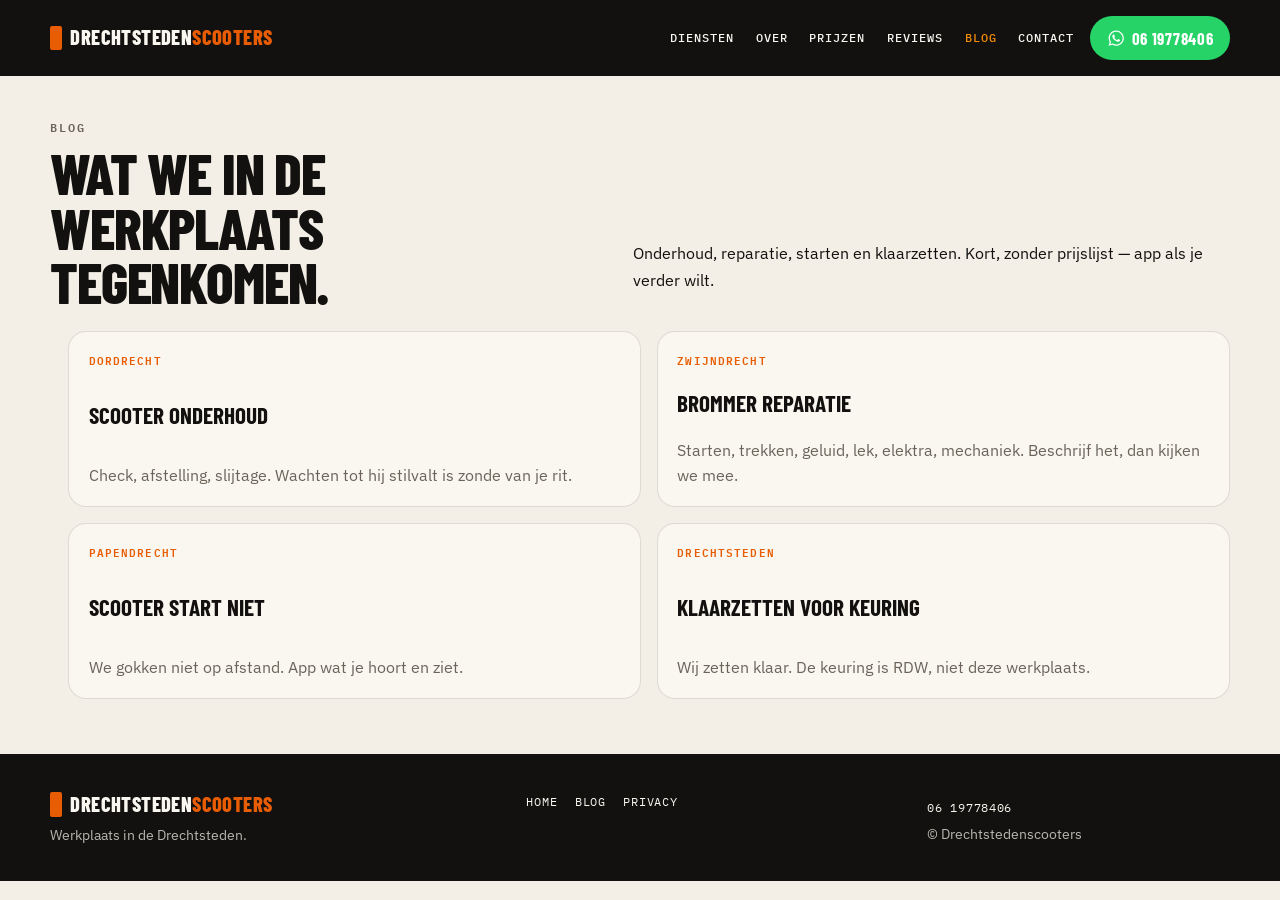
==== commit b7ee9671: "Merge b694305b380577da6439d1e80e9501f50a4af677 into e73774abec08c7e1aa4785da92f52228ecb991b8" ====
--- a/blog/index.html
+++ b/blog/index.html
@@ -17,12 +17,12 @@
   <meta property="og:type" content="website">
   <meta property="og:url" content="https://www.drechtstedenscooters.nl/blog/">
   <meta property="og:site_name" content="Drechtstedenscooters">
-  <meta property="og:image" content="https://www.drechtstedenscooters.nl/public/photos/werkplaats.jpg">
-  <meta property="og:image:alt" content="Derbi Senda 50 op een hydraulische brug in de werkplaats">
+  <meta property="og:image" content="https://www.drechtstedenscooters.nl/assets/hero.jpg">
+  <meta property="og:image:alt" content="Crème-oranje vintage scooter in de werkplaats">
   <meta name="twitter:card" content="summary_large_image">
-  <meta name="twitter:image" content="https://www.drechtstedenscooters.nl/public/photos/werkplaats.jpg">
-  <meta name="twitter:image:alt" content="Derbi Senda 50 op een hydraulische brug in de werkplaats">
-    <link rel="preconnect" href="https://fonts.googleapis.com">
+  <meta name="twitter:image" content="https://www.drechtstedenscooters.nl/assets/hero.jpg">
+  <meta name="twitter:image:alt" content="Crème-oranje vintage scooter in de werkplaats">
+  <link rel="preconnect" href="https://fonts.googleapis.com">
   <link rel="preconnect" href="https://fonts.gstatic.com" crossorigin>
   <link href="https://fonts.googleapis.com/css2?family=Barlow+Condensed:wght@600;700;800&family=IBM+Plex+Mono:wght@500;600&family=IBM+Plex+Sans:wght@400;500;600;700&display=swap" rel="stylesheet">
   <link rel="stylesheet" href="../styles.css">
@@ -71,34 +71,28 @@
   }
   </script>
 </head>
-<body class="page-hub">
+<body class="page-inner page-hub">
   <a class="skip-link" href="#inhoud">Naar inhoud</a>
   <header class="site-header">
     <div class="wrap header-inner">
-      <a class="brand" href="../">
-        <svg class="brand-mark" viewBox="0 0 32 32" aria-hidden="true" focusable="false">
-          <circle cx="9.5" cy="21" r="4.2" fill="none" stroke="currentColor" stroke-width="1.8"/>
-          <circle cx="22.5" cy="21" r="4.2" fill="none" stroke="currentColor" stroke-width="1.8"/>
-          <path d="M13.6 21h5M11.2 14.2h7.4l3.2 4.2" fill="none" stroke="currentColor" stroke-width="1.8" stroke-linecap="round" stroke-linejoin="round"/>
-          <circle cx="18.4" cy="12.4" r="1.35" fill="currentColor"/>
-        </svg>
-        <span class="brand-text">Drechtsteden<span>scooters</span></span>
+      <a class="logo" href="../">
+        <span class="logo-mark" aria-hidden="true"></span>
+        <span class="logo-text">Drechtsteden<span>scooters</span></span>
       </a>
       <nav id="hoofdmenu" class="nav" aria-label="Hoofdnavigatie">
         <a href="../#diensten">Diensten</a>
         <a href="../#over">Over</a>
+        <a href="../#prijzen">Prijzen</a>
+        <a href="../#reviews">Reviews</a>
         <a href="./" aria-current="page">Blog</a>
         <a href="../#contact">Contact</a>
       </nav>
-      <a class="header-wa" href="https://wa.me/31619778406?text=Hoi%2C%20ik%20heb%20een%20vraag%20over%20mijn%20scooter" rel="noopener noreferrer" aria-label="WhatsApp 06 19778406">
-        <svg class="wa-icon" viewBox="0 0 24 24" aria-hidden="true" focusable="false">
-          <path fill="currentColor" d="M19.05 4.91A9.82 9.82 0 0 0 12.04 2C6.58 2 2.13 6.45 2.13 11.91c0 1.75.46 3.45 1.32 4.95L2 22l5.25-1.38a9.87 9.87 0 0 0 4.79 1.22h.01c5.46 0 9.91-4.45 9.91-9.91 0-2.65-1.03-5.14-2.91-7.02m-7.01 15.24h-.01a8.2 8.2 0 0 1-4.18-1.15l-.3-.18-3.12.82.83-3.04-.2-.31a8.18 8.18 0 0 1-1.26-4.38c0-4.54 3.7-8.24 8.25-8.24 2.2 0 4.27.86 5.82 2.42a8.18 8.18 0 0 1 2.41 5.83c.01 4.54-3.7 8.23-8.24 8.23m4.52-6.16c-.25-.12-1.47-.72-1.7-.81-.23-.08-.39-.12-.56.12-.17.25-.64.81-.79.97-.15.17-.29.19-.54.06-.25-.12-1.05-.39-2-1.23-.74-.66-1.24-1.47-1.38-1.72-.15-.25-.02-.38.11-.51.11-.11.25-.29.37-.43.12-.15.17-.25.25-.41.08-.17.04-.31-.02-.43-.06-.12-.56-1.34-.76-1.84-.2-.48-.4-.42-.56-.42h-.48c-.17 0-.43.06-.66.31-.23.25-.87.85-.87 2.07s.89 2.4 1.01 2.56c.12.17 1.75 2.67 4.23 3.74.59.26 1.05.41 1.41.52.59.19 1.13.16 1.56.1.48-.07 1.47-.6 1.67-1.18.21-.58.21-1.07.15-1.18-.06-.1-.23-.17-.48-.29"/>
-        </svg>
-        <span class="header-wa-label">06 19778406</span>
+      <a class="btn btn-wa header-cta" href="https://wa.me/31619778406?text=Hoi%2C%20ik%20heb%20een%20vraag%20over%20mijn%20scooter" rel="noopener noreferrer" aria-label="WhatsApp 06 19778406">
+        <svg class="wa-icon" viewBox="0 0 24 24" aria-hidden="true" focusable="false"><path fill="currentColor" d="M19.05 4.91A9.82 9.82 0 0 0 12.04 2C6.58 2 2.13 6.45 2.13 11.91c0 1.75.46 3.45 1.32 4.95L2 22l5.25-1.38a9.87 9.87 0 0 0 4.79 1.22h.01c5.46 0 9.91-4.45 9.91-9.91 0-2.65-1.03-5.14-2.91-7.02m-7.01 15.24h-.01a8.2 8.2 0 0 1-4.18-1.15l-.3-.18-3.12.82.83-3.04-.2-.31a8.18 8.18 0 0 1-1.26-4.38c0-4.54 3.7-8.24 8.25-8.24 2.2 0 4.27.86 5.82 2.42a8.18 8.18 0 0 1 2.41 5.83c.01 4.54-3.7 8.23-8.24 8.23m4.52-6.16c-.25-.12-1.47-.72-1.7-.81-.23-.08-.39-.12-.56.12-.17.25-.64.81-.79.97-.15.17-.29.19-.54.06-.25-.12-1.05-.39-2-1.23-.74-.66-1.24-1.47-1.38-1.72-.15-.25-.02-.38.11-.51.11-.11.25-.29.37-.43.12-.15.17-.25.25-.41.08-.17.04-.31-.02-.43-.06-.12-.56-1.34-.76-1.84-.2-.48-.4-.42-.56-.42h-.48c-.17 0-.43.06-.66.31-.23.25-.87.85-.87 2.07s.89 2.4 1.01 2.56c.12.17 1.75 2.67 4.23 3.74.59.26 1.05.41 1.41.52.59.19 1.13.16 1.56.1.48-.07 1.47-.6 1.67-1.18.21-.58.21-1.07.15-1.18-.06-.1-.23-.17-.48-.29"/></svg>
+        06 19778406
       </a>
-            <button class="nav-toggle" type="button" aria-expanded="false" aria-controls="hoofdmenu">
-        <span class="nav-toggle-bars" aria-hidden="true"></span>
-        <span class="visually-hidden">Menu</span>
+      <button class="nav-toggle" type="button" aria-expanded="false" aria-controls="hoofdmenu" aria-label="Menu">
+        <span></span>
       </button>
     </div>
   </header>
@@ -144,11 +138,23 @@
     </article>
   </main>
   <footer class="site-footer">
-    <div class="wrap footer-bar">
-      <p class="footer-brand">Drechtstedenscooters</p>
-      <p><a href="https://wa.me/31619778406" rel="noopener noreferrer">06 19778406</a></p>
-      <p><a href="../">Home</a></p>
-      <p><a href="../privacy.html">Privacy</a></p>
+    <div class="wrap footer-grid">
+      <div>
+        <p class="logo footer-logo">
+          <span class="logo-mark" aria-hidden="true"></span>
+          <span class="logo-text">Drechtsteden<span>scooters</span></span>
+        </p>
+        <p class="footer-tag">Werkplaats in de Drechtsteden.</p>
+      </div>
+      <nav aria-label="Footer">
+        <a href="../">Home</a>
+        <a href="./">Blog</a>
+        <a href="../privacy.html">Privacy</a>
+      </nav>
+      <div class="footer-meta">
+        <p><a href="https://wa.me/31619778406" rel="noopener noreferrer">06 19778406</a></p>
+        <p>© Drechtstedenscooters</p>
+      </div>
     </div>
   </footer>
   <script src="../nav.js"></script>
--- a/styles.css
+++ b/styles.css
@@ -1,21 +1,22 @@
-/* Drechtstedenscooters — BromWerks port */
+/* Drechtstedenscooters — workshop homepage */
 
 :root {
   --ink: #12110f;
-  --ink-soft: #2a2722;
   --paper: #f3efe6;
-  --paper-2: #e8e1d4;
   --cream: #faf7f0;
-  --steel: #1b1a18;
-  --muted: #6b645a;
   --accent: #e85d04;
   --accent-2: #f48c06;
-  --accent-ink: #fff7ed;
-  --success: #2f6b3a;
+  --muted: #6b645a;
+  --wa: #25d366;
+  --wa-hover: #1ebe57;
   --radius: 18px;
   --nav-h: 76px;
   --max: 1180px;
-  --focus: #f48c06;
+  --line: rgba(18, 17, 15, 0.12);
+  --shadow: 0 18px 40px rgba(18, 17, 15, 0.12);
+  --font-display: "Barlow Condensed", "Arial Narrow", sans-serif;
+  --font-sans: "IBM Plex Sans", "Segoe UI", sans-serif;
+  --font-mono: "IBM Plex Mono", ui-monospace, monospace;
 }
 
 *,
@@ -27,15 +28,14 @@
 html {
   scroll-behavior: smooth;
   background: var(--paper);
-  overflow-x: clip;
 }
 
 body {
   margin: 0;
-  font-family: "IBM Plex Sans", "Segoe UI", ui-sans-serif, system-ui, sans-serif;
+  font-family: var(--font-sans);
   background: var(--paper);
   color: var(--ink);
-  line-height: 1.65;
+  line-height: 1.6;
   font-size: 1.02rem;
   font-weight: 400;
 }
@@ -55,20 +55,8 @@
 }
 
 :focus-visible {
-  outline: 3px solid var(--focus);
+  outline: 3px solid var(--accent);
   outline-offset: 3px;
-}
-
-.visually-hidden {
-  position: absolute;
-  width: 1px;
-  height: 1px;
-  padding: 0;
-  margin: -1px;
-  overflow: hidden;
-  clip: rect(0, 0, 0, 0);
-  white-space: nowrap;
-  border: 0;
 }
 
 .skip-link {
@@ -76,239 +64,72 @@
   left: 0.75rem;
   top: -4rem;
   background: var(--accent);
-  color: var(--accent-ink);
+  color: #fff;
   padding: 0.5rem 0.8rem;
-  z-index: 50;
+  z-index: 80;
   font-weight: 700;
-  font-family: "Barlow Condensed", sans-serif;
-  letter-spacing: 0.06em;
-  text-transform: uppercase;
   text-decoration: none;
+  border-radius: 999px;
 }
 
 .skip-link:focus {
-  top: 0.75rem;
+  top: 0.85rem;
 }
 
 .wrap {
-  width: min(100% - 2.25rem, var(--max));
+  width: min(100% - 2.4rem, var(--max));
   margin-inline: auto;
 }
 
-/* —— Header —— */
-
-.site-header {
-  position: fixed;
-  top: 0;
-  left: 0;
-  right: 0;
-  z-index: 30;
-  height: var(--nav-h);
-  background: rgba(18, 17, 15, 0.78);
-  backdrop-filter: blur(14px);
-  -webkit-backdrop-filter: blur(14px);
-  border-bottom: 1px solid rgba(250, 247, 240, 0.08);
-}
-
-.header-inner {
-  display: flex;
-  align-items: center;
-  gap: 0.7rem 1rem;
-  height: var(--nav-h);
-}
-
-.brand {
-  display: flex;
-  align-items: center;
-  gap: 0.55rem;
-  text-decoration: none;
-  color: var(--cream);
-  margin-right: auto;
-}
-
-.brand:hover {
-  color: var(--cream);
-}
-
-.brand-mark {
-  width: 1.7rem;
-  height: 1.7rem;
+.eyebrow {
+  margin: 0 0 0.55rem;
+  font-family: var(--font-mono);
+  font-size: 0.72rem;
+  font-weight: 600;
+  letter-spacing: 0.16em;
+  text-transform: uppercase;
   color: var(--accent);
-  flex-shrink: 0;
-}
-
-.brand-text {
-  font-family: "Barlow Condensed", sans-serif;
+}
+
+h1,
+h2,
+h3,
+.logo-text {
+  font-family: var(--font-display);
+  letter-spacing: -0.02em;
+  line-height: 0.95;
+}
+
+h1 {
+  margin: 0;
+  font-size: clamp(3rem, 8vw, 6.4rem);
   font-weight: 800;
-  font-size: 1.15rem;
-  letter-spacing: 0.04em;
-  text-transform: uppercase;
-}
-
-.brand-text span,
-.footer-brand span {
-  color: var(--accent);
-}
-
-.nav {
-  display: none;
-  flex-direction: column;
-  gap: 0.15rem;
-  position: absolute;
-  top: var(--nav-h);
-  left: 0;
-  right: 0;
-  background: rgba(18, 17, 15, 0.96);
-  padding: 0.6rem 1.15rem 1.1rem;
-  border-bottom: 1px solid rgba(250, 247, 240, 0.08);
-}
-
-.nav.is-open {
-  display: flex;
-}
-
-.nav a {
-  color: var(--paper-2);
-  text-decoration: none;
-  padding: 0.55rem 0;
-  border-bottom: 1px solid rgba(250, 247, 240, 0.08);
-  font-family: "Barlow Condensed", sans-serif;
-  font-weight: 600;
-  font-size: 1.05rem;
-  letter-spacing: 0.08em;
-  text-transform: uppercase;
-}
-
-.nav a:hover,
-.nav a[aria-current="page"] {
-  color: var(--accent-2);
-}
-
-.header-wa {
-  display: inline-flex;
-  align-items: center;
-  justify-content: center;
-  gap: 0.35rem;
-  background: var(--accent);
-  color: var(--accent-ink);
-  text-decoration: none;
-  font-family: "Barlow Condensed", sans-serif;
+  text-transform: uppercase;
+}
+
+h2 {
+  margin: 0;
+  font-size: clamp(2.1rem, 4.4vw, 3.6rem);
+  font-weight: 800;
+  text-transform: uppercase;
+}
+
+h3 {
+  margin: 0 0 0.4rem;
+  font-size: 1.45rem;
   font-weight: 700;
-  font-size: 0.82rem;
-  letter-spacing: 0.08em;
-  text-transform: uppercase;
-  border-radius: 999px;
-  padding: 0.55rem 0.95rem;
-  min-height: 2.5rem;
-  white-space: nowrap;
-}
-
-.header-wa:hover {
-  background: var(--accent-2);
-  color: var(--accent-ink);
-}
-
-.header-wa .wa-icon {
-  width: 1rem;
-  height: 1rem;
-}
-
-.header-wa .wa-short {
-  display: none;
-}
-
-.header-wa,
-.nav-toggle {
-  flex-shrink: 0;
-}
-
-.brand {
-  min-width: 0;
-}
-
-.brand-text strong {
-  font-weight: 800;
-}
-
-.nav-toggle {
-  width: 2.5rem;
-  height: 2.5rem;
-  background: transparent;
-  color: var(--cream);
-  border: 1px solid rgba(250, 247, 240, 0.18);
-  border-radius: 10px;
-  cursor: pointer;
-  display: grid;
-  place-items: center;
-  padding: 0;
-}
-
-.nav-toggle-bars,
-.nav-toggle-bars::before,
-.nav-toggle-bars::after {
-  display: block;
-  width: 1.05rem;
-  height: 2px;
-  background: currentColor;
-  border-radius: 2px;
-  position: relative;
-}
-
-.nav-toggle-bars::before,
-.nav-toggle-bars::after {
-  content: "";
-  position: absolute;
-  left: 0;
-}
-
-.nav-toggle-bars::before {
-  top: -6px;
-}
-
-.nav-toggle-bars::after {
-  top: 6px;
-}
-
-@media (max-width: 979px) {
-  .header-wa .wa-long,
-  .header-wa-label {
-    display: none;
-  }
-
-  .header-wa .wa-short {
-    display: inline;
-  }
-
-  .header-wa:has(.wa-icon):not(:has(.wa-short)) {
-    width: 2.5rem;
-    padding: 0;
-  }
-}
-
-@media (min-width: 980px) {
-  .nav-toggle {
-    display: none;
-  }
-
-  .nav {
-    display: flex;
-    position: static;
-    flex-direction: row;
-    align-items: center;
-    gap: 1.25rem;
-    background: transparent;
-    padding: 0;
-    border: 0;
-  }
-
-  .nav a {
-    border: 0;
-    padding: 0;
-    font-size: 0.92rem;
-  }
-}
-
-/* —— Buttons —— */
+  text-transform: uppercase;
+}
+
+.lede,
+.section-intro {
+  color: var(--muted);
+  max-width: 38rem;
+}
+
+.section-intro {
+  margin: 0.7rem 0 0;
+}
 
 .btn {
   display: inline-flex;
@@ -316,92 +137,334 @@
   justify-content: center;
   gap: 0.4rem;
   text-decoration: none;
+  border: 0;
+  cursor: pointer;
+  font-family: var(--font-display);
+  font-weight: 700;
+  font-size: 1.05rem;
+  letter-spacing: 0.04em;
+  text-transform: uppercase;
+  min-height: 2.9rem;
+  padding: 0.7rem 1.25rem;
+}
+
+.btn-pill {
+  background: var(--accent);
+  color: #fff;
   border-radius: 999px;
-  padding: 0.78rem 1.25rem;
-  font-family: "Barlow Condensed", sans-serif;
-  font-weight: 700;
-  font-size: 1.02rem;
-  letter-spacing: 0.08em;
-  text-transform: uppercase;
-  border: 2px solid transparent;
-  min-height: 2.85rem;
-  cursor: pointer;
-}
-
-.btn-pill,
-.btn-wa {
-  background: var(--accent);
-  color: var(--accent-ink);
-}
-
-.btn-pill:hover,
-.btn-wa:hover {
+}
+
+.btn-pill:hover {
   background: var(--accent-2);
-  color: var(--accent-ink);
+  color: #fff;
 }
 
 .btn-ghost {
   background: transparent;
+  color: #fff;
+  border: 2px solid rgba(255, 255, 255, 0.55);
+  border-radius: 999px;
+}
+
+.btn-ghost:hover {
+  border-color: #fff;
+  color: #fff;
+}
+
+.btn-ghost-ink {
+  background: transparent;
+  color: var(--ink);
+  border: 2px solid var(--ink);
+  border-radius: 999px;
+}
+
+.btn-ghost-ink:hover {
+  background: var(--ink);
   color: var(--cream);
-  border-color: rgba(250, 247, 240, 0.35);
-}
-
-.btn-ghost:hover {
+}
+
+.btn-wa {
+  background: var(--wa);
+  color: #fff;
+  border-radius: 999px;
+}
+
+.btn-wa:hover {
+  background: var(--wa-hover);
+  color: #fff;
+}
+
+.wa-icon {
+  width: 1.15rem;
+  height: 1.15rem;
+  flex-shrink: 0;
+}
+
+/* Header */
+
+.site-header {
+  position: fixed;
+  inset: 0 0 auto;
+  z-index: 50;
+  height: var(--nav-h);
+  background: var(--ink);
   color: var(--cream);
-  border-color: var(--cream);
-}
-
-/* —— Hero —— */
+}
+
+.header-inner {
+  display: flex;
+  align-items: center;
+  gap: 1rem;
+  height: var(--nav-h);
+}
+
+.logo {
+  display: inline-flex;
+  align-items: center;
+  gap: 0.55rem;
+  text-decoration: none;
+  color: inherit;
+  margin-right: auto;
+}
+
+.logo:hover {
+  color: inherit;
+}
+
+.logo-mark {
+  width: 0.72rem;
+  height: 1.55rem;
+  background: var(--accent);
+  border-radius: 2px;
+  flex-shrink: 0;
+}
+
+.logo-text {
+  font-size: 1.28rem;
+  font-weight: 800;
+  text-transform: uppercase;
+  letter-spacing: 0.02em;
+}
+
+.logo-text span {
+  color: var(--accent);
+}
+
+.nav {
+  display: none;
+}
+
+.nav a {
+  color: var(--cream);
+  text-decoration: none;
+  font-family: var(--font-mono);
+  font-size: 0.78rem;
+  font-weight: 500;
+  letter-spacing: 0.08em;
+  text-transform: uppercase;
+}
+
+.nav a:hover,
+.nav a[aria-current="page"] {
+  color: var(--accent-2);
+}
+
+.header-cta {
+  display: inline-flex;
+  padding: 0.45rem 0.75rem;
+  min-height: 2.35rem;
+  font-size: 0.92rem;
+}
+
+.nav-toggle {
+  width: 2.6rem;
+  height: 2.6rem;
+  border: 1px solid rgba(250, 247, 240, 0.2);
+  background: transparent;
+  border-radius: 8px;
+  padding: 0;
+  cursor: pointer;
+  position: relative;
+}
+
+.nav-toggle span,
+.nav-toggle span::before,
+.nav-toggle span::after {
+  display: block;
+  width: 1.15rem;
+  height: 2px;
+  background: var(--cream);
+  position: absolute;
+  left: 50%;
+  transform: translateX(-50%);
+}
+
+.nav-toggle span {
+  top: 50%;
+  margin-top: -1px;
+}
+
+.nav-toggle span::before,
+.nav-toggle span::after {
+  content: "";
+}
+
+.nav-toggle span::before {
+  top: -6px;
+}
+
+.nav-toggle span::after {
+  top: 6px;
+}
+
+.nav.is-open {
+  display: flex;
+  position: absolute;
+  left: 0;
+  right: 0;
+  top: var(--nav-h);
+  flex-direction: column;
+  gap: 0;
+  background: var(--ink);
+  padding: 0.4rem 1.2rem 1.2rem;
+  border-top: 1px solid rgba(250, 247, 240, 0.08);
+}
+
+.nav.is-open a {
+  padding: 0.75rem 0;
+  border-bottom: 1px solid rgba(250, 247, 240, 0.08);
+}
+
+@media (max-width: 520px) {
+  .logo-text {
+    font-size: 1.02rem;
+  }
+
+  .header-cta {
+    padding: 0.4rem 0.55rem;
+    font-size: 0.8rem;
+  }
+}
+
+@media (min-width: 960px) {
+  .nav-toggle {
+    display: none;
+  }
+
+  .nav {
+    display: flex;
+    align-items: center;
+    gap: 1.35rem;
+    position: static;
+    padding: 0;
+    background: none;
+    border: 0;
+  }
+
+  .header-cta {
+    padding: 0.55rem 1.05rem;
+    min-height: 2.45rem;
+    font-size: 1.05rem;
+  }
+}
+
+/* Hero */
 
 .hero {
   position: relative;
-  min-height: 100svh;
-  display: grid;
-  align-items: end;
+  min-height: 100vh;
+  min-height: 100dvh;
+  display: flex;
+  align-items: flex-end;
   padding: calc(var(--nav-h) + 2.5rem) 0 4.5rem;
   color: var(--cream);
-}
-
-.hero-photo {
+  overflow: hidden;
+}
+
+.hero-bg,
+.hero-scrim,
+.prices-bg,
+.prices-scrim,
+.cta-bg,
+.cta-scrim {
   position: absolute;
   inset: 0;
-  width: 100%;
-  height: 100%;
-  object-fit: cover;
-  object-position: 62% 50%;
+}
+
+.hero-bg,
+.prices-bg,
+.cta-bg {
+  background-size: cover;
+  background-position: center;
 }
 
 .hero-scrim {
-  position: absolute;
-  inset: 0;
   background:
-    linear-gradient(90deg, rgba(18, 17, 15, 0.82) 0%, rgba(18, 17, 15, 0.55) 46%, rgba(18, 17, 15, 0.22) 100%),
-    linear-gradient(180deg, rgba(18, 17, 15, 0.35) 0%, transparent 28%, rgba(18, 17, 15, 0.45) 100%);
+    linear-gradient(90deg, rgba(18, 17, 15, 0.82) 0%, rgba(18, 17, 15, 0.55) 48%, rgba(18, 17, 15, 0.28) 100%),
+    linear-gradient(180deg, rgba(18, 17, 15, 0.35) 0%, transparent 28%, rgba(18, 17, 15, 0.55) 100%);
+}
+
+.hero-grid {
+  position: relative;
+  z-index: 1;
+  display: grid;
+  gap: 2rem;
+  align-items: center;
+  width: min(100% - 2.4rem, var(--max));
+  margin-inline: auto;
 }
 
 .hero-copy {
   position: relative;
   z-index: 1;
-  max-width: 38rem;
-  margin-left: max(1.125rem, calc((100% - var(--max)) / 2));
-  width: min(100% - 2.25rem, 38rem);
-}
-
-.hero h1 {
+}
+
+.hero-stats {
   margin: 0;
-  font-family: "Barlow Condensed", sans-serif;
+  display: grid;
+  grid-template-columns: repeat(3, 1fr);
+  align-items: center;
+  text-align: center;
+  gap: 0.5rem;
+  padding: 1rem 0.6rem;
+  background: rgba(18, 17, 15, 0.45);
+  border: 1px solid rgba(250, 247, 240, 0.14);
+  border-radius: var(--radius);
+  backdrop-filter: blur(8px);
+}
+
+.hero-stats dt {
+  margin: 0 0 0.25rem;
+  font-family: var(--font-mono);
+  font-size: 0.68rem;
+  font-weight: 600;
+  letter-spacing: 0.1em;
+  text-transform: uppercase;
+  color: var(--accent-2);
+}
+
+.hero-stats dd {
+  margin: 0;
+  font-family: var(--font-display);
+  font-size: clamp(0.95rem, 3.2vw, 1.7rem);
   font-weight: 800;
-  font-size: clamp(2.6rem, 8vw, 5.4rem);
-  line-height: 0.92;
-  letter-spacing: 0.01em;
-  text-transform: uppercase;
+  text-transform: uppercase;
+  white-space: nowrap;
+  transform: none;
+}
+
+@media (min-width: 900px) {
+  .hero-grid {
+    grid-template-columns: 1.15fr 0.85fr;
+    align-items: center;
+  }
 }
 
 .hero .lede {
-  color: var(--paper-2);
-  font-size: 1.08rem;
+  color: rgba(250, 247, 240, 0.82);
+  font-size: 1.12rem;
   margin: 1.1rem 0 0;
-  max-width: 36rem;
+  max-width: 32rem;
 }
 
 .hero-actions {
@@ -412,297 +475,229 @@
 }
 
 .hazard {
-  height: 14px;
+  height: 18px;
   background: repeating-linear-gradient(
     -45deg,
-    var(--ink) 0 10px,
-    var(--accent) 10px 20px
+    var(--ink) 0 14px,
+    var(--accent) 14px 28px
   );
 }
 
-.kicker {
-  margin: 0 0 0.55rem;
-  font-family: "IBM Plex Mono", ui-monospace, monospace;
-  font-weight: 600;
-  font-size: 0.72rem;
-  letter-spacing: 0.16em;
-  text-transform: uppercase;
-  color: var(--accent);
-}
-
-.hero .kicker {
+/* Sections */
+
+.section {
+  padding: 5rem 0;
+}
+
+.section-head {
+  margin-bottom: 2.2rem;
+  max-width: 40rem;
+}
+
+.section-head-light,
+.section-head-light .section-intro,
+.section-head-light h2 {
+  color: var(--cream);
+}
+
+.section-head-light .eyebrow {
   color: var(--accent-2);
 }
 
-/* —— Sections —— */
-
-.section {
-  padding-block: 4.2rem;
-}
-
-@media (min-width: 880px) {
-  .section {
-    padding-block: 5.4rem;
-  }
-}
-
-.section-head {
-  margin-bottom: 2rem;
-  max-width: 40rem;
-}
-
-.section-head h2,
-.section h2,
-.cta-inner h2 {
-  margin: 0;
-  font-family: "Barlow Condensed", sans-serif;
-  font-weight: 800;
-  font-size: clamp(2rem, 4vw, 3.15rem);
-  line-height: 0.98;
-  letter-spacing: 0.015em;
-  text-transform: uppercase;
-}
-
-.section-intro {
-  color: var(--muted);
-  margin: 0.7rem 0 0;
-  line-height: 1.65;
-}
-
-.section-head-light h2,
-.section-head-light .section-intro,
-.section-head-light .kicker {
-  color: var(--cream);
-}
-
-.section-head-light .kicker {
-  color: var(--accent-2);
-}
-
-.section-head-light .section-intro {
-  color: var(--paper-2);
-}
-
-/* —— Services —— */
-
-.section-services {
-  background: var(--cream);
-}
-
-.service-list {
+/* Services */
+
+.services {
   list-style: none;
   margin: 0;
   padding: 0;
   display: grid;
-  gap: 0;
-}
-
-.service-row {
-  display: grid;
-  grid-template-columns: auto 1fr auto;
-  gap: 0.85rem 1.1rem;
-  align-items: start;
-  padding: 1.25rem 0;
-  border-top: 1px solid var(--paper-2);
-}
-
-.service-row:last-child {
-  border-bottom: 1px solid var(--paper-2);
+  gap: 1rem;
+}
+
+.service {
+  background: var(--cream);
+  border: 1px solid var(--line);
+  border-radius: var(--radius);
+  padding: 1.25rem 1.2rem 1.3rem;
+  position: relative;
+  min-height: 12.5rem;
 }
 
 .service-num {
-  font-family: "IBM Plex Mono", ui-monospace, monospace;
+  display: block;
+  font-family: var(--font-mono);
+  font-size: 0.78rem;
   font-weight: 600;
-  font-size: 0.85rem;
-  letter-spacing: 0.08em;
   color: var(--accent);
-  padding-top: 0.2rem;
-}
-
-.service-body h3 {
-  margin: 0 0 0.25rem;
-  font-family: "Barlow Condensed", sans-serif;
-  font-weight: 700;
-  font-size: 1.45rem;
+  margin-bottom: 0.7rem;
+}
+
+.service p {
+  margin: 0 0 1.4rem;
+  color: var(--muted);
+}
+
+.price-tag {
+  position: absolute;
+  right: 1rem;
+  bottom: 1rem;
+  background: var(--ink);
+  color: var(--cream);
+  font-family: var(--font-mono);
+  font-size: 0.72rem;
+  font-weight: 600;
   letter-spacing: 0.04em;
-  text-transform: uppercase;
-}
-
-.service-body h3 a {
-  color: inherit;
-  text-decoration: none;
-}
-
-.service-body h3 a:hover {
-  color: var(--accent);
-}
-
-.service-body p {
-  margin: 0;
+  padding: 0.35rem 0.6rem;
+  border-radius: 999px;
+}
+
+@media (min-width: 720px) {
+  .services {
+    grid-template-columns: repeat(2, 1fr);
+  }
+}
+
+@media (min-width: 1020px) {
+  .services {
+    grid-template-columns: repeat(3, 1fr);
+  }
+}
+
+/* About */
+
+.section-about {
+  background: var(--cream);
+  border-block: 1px solid var(--line);
+}
+
+.about-grid {
+  display: grid;
+  gap: 2rem;
+}
+
+.about-copy p {
   color: var(--muted);
-  max-width: 42rem;
-}
-
-.price-tag {
-  font-family: "IBM Plex Mono", ui-monospace, monospace;
-  font-weight: 600;
-  font-size: 0.78rem;
-  letter-spacing: 0.06em;
-  text-transform: uppercase;
-  color: var(--ink);
-  background: var(--paper-2);
-  border-radius: 999px;
-  padding: 0.38rem 0.7rem;
-  white-space: nowrap;
-  align-self: center;
-}
-
-/* —— About —— */
-
-.section-about {
-  background: var(--paper);
-}
-
-.about-grid {
-  display: grid;
-  gap: 2rem;
+  max-width: 36rem;
+}
+
+.about-note {
+  font-family: var(--font-mono);
+  font-size: 0.82rem;
+  color: var(--ink) !important;
 }
 
 .about-figure {
   margin: 0;
-  border-radius: var(--radius);
-  overflow: hidden;
-  box-shadow: 0 18px 40px rgba(18, 17, 15, 0.16);
 }
 
 .about-figure img {
   width: 100%;
   height: 100%;
   object-fit: cover;
+  border-radius: var(--radius);
   min-height: 18rem;
 }
 
-.about-copy p {
-  color: var(--ink-soft);
-}
-
-.checks {
-  list-style: none;
-  margin: 1.4rem 0 0;
-  padding: 0;
-  display: grid;
-  gap: 0.65rem;
-}
-
-.checks li {
-  position: relative;
-  padding-left: 1.7rem;
-  font-weight: 500;
-}
-
-.checks li::before {
-  content: "";
-  position: absolute;
-  left: 0;
-  top: 0.45rem;
-  width: 0.85rem;
-  height: 0.85rem;
-  border-radius: 50%;
-  background: var(--success);
-  box-shadow: inset 0 0 0 3px var(--cream), inset 0 0 0 5px var(--success);
-}
-
-@media (min-width: 880px) {
+.about-figure figcaption {
+  margin-top: 0.55rem;
+  font-family: var(--font-mono);
+  font-size: 0.72rem;
+  letter-spacing: 0.08em;
+  text-transform: uppercase;
+  color: var(--muted);
+}
+
+@media (min-width: 900px) {
   .about-grid {
-    grid-template-columns: 1.05fr 1fr;
-    gap: 3.2rem;
+    grid-template-columns: 1fr 1.05fr;
     align-items: center;
-  }
-}
-
-/* —— Pricing —— */
-
-.section-pricing {
+    gap: 3.5rem;
+  }
+}
+
+/* Prices */
+
+.section-prices {
   position: relative;
   color: var(--cream);
-  isolation: isolate;
-}
-
-.pricing-bg {
-  position: absolute;
-  inset: 0;
-  background:
-    linear-gradient(180deg, rgba(18, 17, 15, 0.72), rgba(18, 17, 15, 0.78)),
-    url("assets/workshop.jpg") center / cover no-repeat;
-  z-index: -1;
+  padding: 5.5rem 0 6rem;
+  overflow: hidden;
+}
+
+.prices-bg {
+  background-position: 50% 40%;
+}
+
+.prices-scrim {
+  background: linear-gradient(180deg, rgba(18, 17, 15, 0.72), rgba(18, 17, 15, 0.78));
+}
+
+.section-prices .wrap {
+  position: relative;
+  z-index: 1;
 }
 
 .tickets {
   display: grid;
-  gap: 1.1rem;
+  gap: 1rem;
 }
 
 .ticket {
   background: var(--cream);
   color: var(--ink);
   border-radius: var(--radius);
-  padding: 1.55rem 1.4rem 1.5rem;
-  border: 2px solid transparent;
-  display: flex;
-  flex-direction: column;
-  min-height: 100%;
-}
-
-.ticket-featured {
-  border-color: var(--accent);
-  box-shadow: 0 0 0 4px rgba(232, 93, 4, 0.22);
+  padding: 1.5rem 1.35rem 1.4rem;
+  box-shadow: var(--shadow);
 }
 
 .ticket-kicker {
-  margin: 0;
-  font-family: "IBM Plex Mono", ui-monospace, monospace;
-  font-size: 0.68rem;
+  margin: 0 0 0.35rem;
+  font-family: var(--font-mono);
+  font-size: 0.7rem;
   font-weight: 600;
-  letter-spacing: 0.14em;
-  text-transform: uppercase;
-  color: var(--accent);
-}
-
-.ticket h3 {
-  margin: 0.35rem 0 0;
-  font-family: "Barlow Condensed", sans-serif;
+  letter-spacing: 0.12em;
+  text-transform: uppercase;
+  color: var(--muted);
+}
+
+.ticket-price {
+  margin: 0.35rem 0 0.9rem;
+  font-family: var(--font-display);
+  font-size: 3.2rem;
   font-weight: 800;
-  font-size: 1.7rem;
-  text-transform: uppercase;
-  letter-spacing: 0.04em;
-}
-
-.ticket-price {
-  margin: 0.55rem 0 0.9rem;
-  font-family: "Barlow Condensed", sans-serif;
-  font-weight: 800;
-  font-size: 2.6rem;
-  line-height: 1;
-  letter-spacing: 0.02em;
+  line-height: 0.9;
 }
 
 .ticket ul {
-  margin: 0 0 1.25rem;
+  margin: 0 0 1.2rem;
   padding: 0;
   list-style: none;
   color: var(--muted);
-  flex: 1;
 }
 
 .ticket li {
   padding: 0.28rem 0;
-}
-
-.ticket .btn {
-  align-self: flex-start;
-}
-
-@media (min-width: 880px) {
+  border-top: 1px dashed var(--line);
+}
+
+.ticket-featured {
+  background: var(--ink);
+  color: var(--cream);
+  outline: 3px solid var(--accent);
+  outline-offset: 0;
+  transform: none;
+}
+
+.ticket-featured .ticket-kicker,
+.ticket-featured ul {
+  color: rgba(250, 247, 240, 0.72);
+}
+
+.ticket-featured li {
+  border-color: rgba(250, 247, 240, 0.12);
+}
+
+@media (min-width: 900px) {
   .tickets {
     grid-template-columns: repeat(3, 1fr);
     align-items: stretch;
@@ -710,296 +705,214 @@
   }
 
   .ticket-featured {
-    transform: translateY(-10px);
-  }
-}
-
-/* —— Reviews —— */
-
-.section-reviews {
+    transform: translateY(-18px) scale(1.04);
+    z-index: 1;
+  }
+}
+
+/* Reviews */
+
+.reviews {
+  display: grid;
+  gap: 1rem;
+}
+
+.review {
+  margin: 0;
   background: var(--cream);
-}
-
-.stats-panel {
-  display: grid;
-  gap: 0.8rem;
-  margin-bottom: 1.6rem;
-  padding: 1.1rem 1.2rem;
+  border-radius: var(--radius);
+  padding: 1.4rem 1.3rem 1.25rem;
+  border: 1px solid var(--line);
+}
+
+.review p {
+  margin: 0 0 1.1rem;
+  font-size: 1.08rem;
+}
+
+.review footer {
+  display: flex;
+  flex-direction: column;
+  gap: 0.15rem;
+  font-family: var(--font-mono);
+  font-size: 0.75rem;
+  letter-spacing: 0.04em;
+  text-transform: uppercase;
+  color: var(--muted);
+}
+
+.review strong {
+  color: var(--ink);
+  font-weight: 600;
+}
+
+@media (min-width: 900px) {
+  .reviews {
+    grid-template-columns: repeat(3, 1fr);
+  }
+}
+
+/* CTA */
+
+.cta {
+  position: relative;
+  min-height: 22rem;
+  display: flex;
+  align-items: center;
+  color: var(--cream);
+  overflow: hidden;
+}
+
+.cta-scrim {
+  background: linear-gradient(90deg, rgba(18, 17, 15, 0.82), rgba(18, 17, 15, 0.55));
+}
+
+.cta-inner {
+  position: relative;
+  z-index: 1;
+  padding: 4.5rem 0;
+}
+
+.cta-inner p {
+  max-width: 32rem;
+  color: rgba(250, 247, 240, 0.82);
+}
+
+.cta-inner .btn {
+  margin-top: 0.4rem;
+}
+
+/* Contact */
+
+.section-contact {
+  background: var(--cream);
+}
+
+.contact-grid {
+  display: grid;
+  gap: 2.2rem;
+}
+
+.contact-facts {
+  list-style: none;
+  margin: 1.4rem 0 0;
+  padding: 0;
+}
+
+.contact-facts li {
+  display: grid;
+  gap: 0.15rem;
+  padding: 0.75rem 0;
+  border-top: 1px solid var(--line);
+}
+
+.contact-facts span {
+  font-family: var(--font-mono);
+  font-size: 0.7rem;
+  letter-spacing: 0.1em;
+  text-transform: uppercase;
+  color: var(--muted);
+}
+
+.contact-facts a,
+.contact-facts strong {
+  color: var(--ink);
+  text-decoration: none;
+  font-weight: 600;
+}
+
+.contact-facts a:hover {
+  color: var(--accent);
+}
+
+.contact-card {
   background: var(--paper);
   border-radius: var(--radius);
-  border: 1px solid var(--paper-2);
-}
-
-.stats-panel strong {
-  display: block;
-  font-family: "Barlow Condensed", sans-serif;
-  font-weight: 800;
-  font-size: 1.25rem;
-  letter-spacing: 0.06em;
-  text-transform: uppercase;
-}
-
-.stats-panel span {
+  padding: 1.6rem 1.4rem 1.5rem;
+  border: 1px solid var(--line);
+}
+
+.contact-card h3 {
+  font-size: 2.2rem;
+  margin: 0 0 0.45rem;
+}
+
+.contact-card p {
+  margin: 0 0 1.2rem;
   color: var(--muted);
-  font-size: 0.92rem;
-}
-
-.review-grid {
-  display: grid;
-  gap: 1rem;
-}
-
-.review-card {
+}
+
+.contact-actions {
+  display: grid;
+  gap: 0.7rem;
+}
+
+@media (min-width: 900px) {
+  .contact-grid {
+    grid-template-columns: 1fr 1fr;
+    gap: 3.5rem;
+    align-items: start;
+  }
+}
+
+/* Footer */
+
+.site-footer {
+  background: var(--ink);
+  color: rgba(250, 247, 240, 0.72);
+  padding: 2.4rem 0 2.1rem;
+  font-size: 0.9rem;
+}
+
+.footer-grid {
+  display: grid;
+  gap: 1.4rem;
+}
+
+.footer-logo {
+  margin: 0 0 0.4rem;
+  color: var(--cream);
+}
+
+.footer-tag {
   margin: 0;
-  background: var(--paper);
-  border-radius: var(--radius);
-  padding: 1.35rem 1.3rem 1.2rem;
-  border: 1px solid var(--paper-2);
-}
-
-.review-card p {
-  margin: 0;
-  font-size: 1.05rem;
-  color: var(--ink-soft);
-}
-
-.review-card footer {
-  margin-top: 0.9rem;
-  font-family: "IBM Plex Mono", ui-monospace, monospace;
-  font-size: 0.7rem;
-  letter-spacing: 0.12em;
-  text-transform: uppercase;
-  color: var(--muted);
-}
-
-@media (min-width: 880px) {
-  .stats-panel {
-    grid-template-columns: repeat(3, 1fr);
-    gap: 1.5rem;
-  }
-
-  .review-grid {
-    grid-template-columns: repeat(3, 1fr);
-  }
-}
-
-/* —— CTA band —— */
-
-.cta-band {
-  position: relative;
-  isolation: isolate;
-  min-height: 22rem;
-  display: grid;
-  align-items: center;
-  padding: 4.5rem 0;
-  color: var(--cream);
-}
-
-.cta-bg {
-  position: absolute;
-  inset: 0;
-  background:
-    linear-gradient(90deg, rgba(18, 17, 15, 0.78), rgba(18, 17, 15, 0.45)),
-    url("assets/parts.jpg") center / cover no-repeat;
-  z-index: -1;
-}
-
-.cta-inner {
-  max-width: 36rem;
-}
-
-.cta-inner p {
-  color: var(--paper-2);
-  margin: 0.7rem 0 1.3rem;
-}
-
-/* —— Contact —— */
-
-.section-contact {
-  background: var(--paper);
-}
-
-.contact-grid {
-  display: grid;
-  gap: 1.2rem;
-}
-
-.info-card,
-.form-card {
-  background: var(--cream);
-  border-radius: var(--radius);
-  padding: 1.6rem 1.4rem 1.55rem;
-  border: 1px solid var(--paper-2);
-}
-
-.contact-phone {
-  margin: 0.7rem 0 0.4rem;
-}
-
-.contact-phone a {
-  font-family: "Barlow Condensed", sans-serif;
-  font-weight: 800;
-  font-size: 2rem;
-  letter-spacing: 0.04em;
-  text-decoration: none;
-  color: var(--ink);
-}
-
-.contact-phone a:hover {
-  color: var(--accent);
-}
-
-.contact-area {
-  color: var(--muted);
-}
-
-.hours {
-  width: 100%;
-  border-collapse: collapse;
-  margin-top: 1.2rem;
-  font-size: 0.95rem;
-}
-
-.hours caption {
-  caption-side: top;
-  text-align: left;
-  font-family: "IBM Plex Mono", ui-monospace, monospace;
-  font-size: 0.7rem;
-  letter-spacing: 0.14em;
-  text-transform: uppercase;
-  color: var(--accent);
-  margin-bottom: 0.45rem;
-}
-
-.hours th,
-.hours td {
-  padding: 0.55rem 0;
-  border-top: 1px solid var(--paper-2);
-  text-align: left;
-}
-
-.hours th {
-  font-family: "IBM Plex Mono", ui-monospace, monospace;
-  font-weight: 600;
-  font-size: 0.78rem;
-  letter-spacing: 0.08em;
-  text-transform: uppercase;
-  width: 34%;
-}
-
-.form-card h3 {
-  margin: 0;
-  font-family: "Barlow Condensed", sans-serif;
-  font-weight: 800;
-  font-size: 1.7rem;
-  text-transform: uppercase;
-  letter-spacing: 0.04em;
-}
-
-.form-lead {
-  color: var(--muted);
-  margin: 0.45rem 0 1rem;
-}
-
-.form-card label {
-  display: grid;
-  gap: 0.3rem;
-  margin-bottom: 0.75rem;
-  font-family: "IBM Plex Mono", ui-monospace, monospace;
-  font-size: 0.7rem;
-  font-weight: 600;
-  letter-spacing: 0.1em;
-  text-transform: uppercase;
-  color: var(--ink-soft);
-}
-
-.form-card input,
-.form-card textarea {
-  font: 500 1rem/1.45 "IBM Plex Sans", sans-serif;
-  letter-spacing: 0;
-  text-transform: none;
-  color: var(--ink);
-  background: var(--paper);
-  border: 1px solid var(--paper-2);
-  border-radius: 12px;
-  padding: 0.7rem 0.8rem;
-  width: 100%;
-}
-
-.form-card input:focus,
-.form-card textarea:focus {
-  outline: 2px solid var(--accent);
-  outline-offset: 1px;
-}
-
-.form-success {
-  margin: 0;
-  padding: 1rem 1.05rem;
-  background: #e7f0e8;
-  color: var(--success);
-  border-radius: 12px;
-  font-weight: 600;
-}
-
-@media (min-width: 880px) {
-  .contact-grid {
-    grid-template-columns: 1fr 1.05fr;
-    gap: 1.4rem;
-    align-items: start;
-  }
-}
-
-/* —— Footer —— */
-
-.site-footer {
-  background: var(--steel);
-  color: var(--paper-2);
-  padding: 1.6rem 0 calc(1.3rem + env(safe-area-inset-bottom, 0px));
-  font-size: 0.9rem;
-}
-
-.footer-grid,
-.footer-bar {
+}
+
+.site-footer nav {
   display: flex;
   flex-wrap: wrap;
-  gap: 0.7rem 1.4rem;
-  align-items: center;
-}
-
-.footer-bar p,
-.footer-grid p {
-  margin: 0;
-}
-
-.footer-brand {
-  margin: 0;
-  font-family: "Barlow Condensed", sans-serif;
-  font-weight: 800;
+  gap: 0.55rem 1.1rem;
+}
+
+.site-footer a {
+  color: var(--cream);
+  text-decoration: none;
+  font-family: var(--font-mono);
+  font-size: 0.75rem;
   letter-spacing: 0.06em;
   text-transform: uppercase;
-  color: var(--cream);
-}
-
-.footer-nav {
-  display: flex;
-  flex-wrap: wrap;
-  gap: 0.55rem 1rem;
-}
-
-.site-footer a {
-  color: var(--paper-2);
-  text-decoration: none;
 }
 
 .site-footer a:hover {
   color: var(--accent-2);
 }
 
-/* —— Reveal —— */
+.footer-meta p {
+  margin: 0.2rem 0;
+}
+
+@media (min-width: 880px) {
+  .footer-grid {
+    grid-template-columns: 1.2fr 1fr 0.8fr;
+    align-items: start;
+  }
+}
+
+/* Reveal */
 
 .reveal {
   opacity: 0;
-  transform: translateY(22px);
+  transform: translateY(18px);
   transition: opacity 0.7s ease, transform 0.7s ease;
 }
 
@@ -1008,74 +921,153 @@
   transform: none;
 }
 
-/* —— Inner pages (blog / privacy) —— */
-
-.page-hub,
-body:not(.page-home) {
+@media (prefers-reduced-motion: reduce) {
+  html {
+    scroll-behavior: auto;
+  }
+
+  .reveal {
+    opacity: 1;
+    transform: none;
+    transition: none;
+  }
+}
+
+/* Inner pages: blog + privacy */
+
+.page-inner {
   padding-top: var(--nav-h);
-}
-
-.page-home {
-  padding-top: 0;
-}
-
-.eyebrow {
-  margin: 0 0 0.55rem;
-  font-family: "IBM Plex Mono", ui-monospace, monospace;
-  font-weight: 600;
-  font-size: 0.72rem;
-  letter-spacing: 0.16em;
-  text-transform: uppercase;
-  color: var(--accent);
-}
-
-.lede {
-  max-width: 40rem;
-  color: var(--muted);
-  margin: 0.85rem 0 0;
 }
 
 .prose,
 .article {
-  padding-block: 2.6rem 3.2rem;
+  padding-block: 2.6rem 3.4rem;
 }
 
 .prose h1,
 .article h1 {
-  margin: 0 0 0.7rem;
-  font-family: "Barlow Condensed", sans-serif;
-  font-weight: 800;
-  font-size: clamp(2rem, 4vw, 3rem);
-  letter-spacing: 0.02em;
-  line-height: 1.05;
-  text-transform: uppercase;
-}
-
-.prose h2,
-.article h2 {
-  margin: 1.7rem 0 0.45rem;
-  font-family: "Barlow Condensed", sans-serif;
-  font-weight: 700;
-  font-size: 1.45rem;
-  letter-spacing: 0.04em;
-  text-transform: uppercase;
-}
-
+  font-size: clamp(2.2rem, 5vw, 3.6rem);
+  max-width: 18ch;
+}
+
+.article .lede,
 .prose p,
 .article p,
 .article li {
   color: var(--muted);
-  max-width: 42rem;
-  line-height: 1.65;
+  max-width: 46rem;
 }
 
 .prose p:first-of-type,
 .article .lede {
-  color: var(--ink-soft);
-}
-
-.article-hub {
-  padding-block: 2.2rem 2.6rem;
+  color: var(--ink);
+}
+
+.article h2,
+.prose h2 {
+  margin: 1.8rem 0 0.5rem;
+  font-size: 1.55rem;
+}
+
+.article ul {
+  padding-left: 1.15rem;
+}
+
+.faq {
+  display: grid;
+  gap: 0.55rem;
+  max-width: 46rem;
+  margin-top: 0.7rem;
+}
+
+.faq details {
+  background: var(--cream);
+  border: 1px solid var(--line);
+  border-radius: var(--radius);
+  padding: 0.7rem 1rem;
+}
+
+.faq summary {
+  cursor: pointer;
+  font-weight: 700;
+  min-height: 2.5rem;
+  display: flex;
+  align-items: center;
+}
+
+.article-links {
+  list-style: none;
+  padding: 0;
+  margin: 0.6rem 0 0;
+  display: grid;
+  gap: 0.4rem;
+}
+
+.post-list {
+  list-style: none;
+  padding: 0;
+  margin: 1.4rem 0 0;
+  display: grid;
+  gap: 0.85rem;
+}
+
+@media (min-width: 720px) {
+  .post-list {
+    grid-template-columns: 1fr 1fr;
+    gap: 1rem;
+  }
+
+  #lees .post-list {
+    grid-template-columns: repeat(3, 1fr);
+  }
+}
+
+.post-card {
+  display: flex;
+  flex-direction: column;
+  justify-content: space-between;
+  min-height: 11rem;
+  background: var(--cream);
+  border: 1px solid var(--line);
+  border-radius: var(--radius);
+  padding: 1.15rem 1.2rem 1.2rem;
+  color: var(--ink);
+  text-decoration: none;
+}
+
+.post-card:hover {
+  color: inherit;
+  border-color: var(--accent);
+}
+
+.post-kicker {
+  display: block;
+  font-family: var(--font-mono);
+  font-size: 0.7rem;
+  font-weight: 600;
+  letter-spacing: 0.1em;
+  text-transform: uppercase;
+  color: var(--accent);
+  margin-bottom: 0.45rem;
+}
+
+.post-card strong {
+  display: block;
+  font-family: var(--font-display);
+  font-size: 1.45rem;
+  text-transform: uppercase;
+  line-height: 1.05;
+}
+
+.post-card span:last-child {
+  display: block;
+  margin-top: 0.45rem;
+  color: var(--muted);
+  line-height: 1.5;
+}
+
+.hub-head {
+  margin-bottom: 0.4rem;
 }
 
 @media (min-width: 880px) {
@@ -1084,7 +1076,6 @@
     grid-template-columns: 1fr 1.1fr;
     gap: 1.5rem 2.5rem;
     align-items: end;
-    margin-bottom: 0.4rem;
   }
 
   .hub-head .lede {
@@ -1092,162 +1083,36 @@
   }
 }
 
-.article ul {
-  padding-left: 1.15rem;
-}
-
-.post-list {
-  list-style: none;
-  padding: 0;
-  margin: 1.4rem 0 0;
-  display: grid;
-  gap: 0.85rem;
-}
-
-@media (min-width: 720px) {
-  .post-list {
-    grid-template-columns: 1fr 1fr;
-    gap: 1rem;
-  }
-}
-
-.post-card {
-  display: flex;
-  flex-direction: column;
-  justify-content: space-between;
-  min-height: 11rem;
-  background: var(--cream);
-  border: 1px solid var(--paper-2);
-  border-radius: var(--radius);
-  padding: 1.15rem 1.2rem 1.2rem;
-  color: var(--ink);
+.fab {
+  display: none;
+}
+
+.header-wa {
+  display: none;
+}
+
+.brand {
+  display: inline-flex;
+  align-items: center;
+  gap: 0.55rem;
   text-decoration: none;
-}
-
-.post-card:hover {
   color: inherit;
-  border-color: var(--accent);
-}
-
-.post-kicker {
-  display: block;
-  font-family: "IBM Plex Mono", ui-monospace, monospace;
-  font-size: 0.68rem;
-  font-weight: 600;
-  letter-spacing: 0.12em;
-  text-transform: uppercase;
+  margin-right: auto;
+}
+
+.brand:hover {
+  color: inherit;
+}
+
+.brand-mark {
+  width: 1.5rem;
+  height: 1.5rem;
   color: var(--accent);
-  margin-bottom: 0.45rem;
-}
-
-.post-card strong {
-  display: block;
-  font-family: "Barlow Condensed", sans-serif;
-  font-size: 1.35rem;
-  letter-spacing: 0.04em;
-  line-height: 1.15;
-  text-transform: uppercase;
-}
-
-.post-card span {
-  display: block;
-  margin-top: 0.45rem;
-  color: var(--muted);
-  line-height: 1.5;
-}
-
-.post-card:hover strong {
-  color: var(--accent);
-}
-
-.faq {
-  display: grid;
-  gap: 0.55rem;
-  max-width: 42rem;
-  margin-top: 0.7rem;
-}
-
-.faq details {
-  background: var(--cream);
-  border: 1px solid var(--paper-2);
-  border-radius: var(--radius);
-  padding: 0.7rem 1rem;
-}
-
-.faq summary {
-  cursor: pointer;
-  font-weight: 700;
-  min-height: 2.5rem;
-  display: flex;
-  align-items: center;
-}
-
-.faq details p {
-  margin: 0.55rem 0 0.1rem;
-}
-
-.article-links {
-  list-style: none;
-  padding: 0;
-  margin: 0.6rem 0 0;
-  display: grid;
-  gap: 0.4rem;
-}
-
-.fab {
-  position: fixed;
-  z-index: 30;
-  left: 0.85rem;
-  right: 0.85rem;
-  bottom: calc(0.85rem + env(safe-area-inset-bottom, 0px));
-  display: flex;
-  align-items: center;
-  justify-content: center;
-  gap: 0.45rem;
-  background: var(--accent);
-  color: var(--accent-ink);
-  text-decoration: none;
-  font-family: "Barlow Condensed", sans-serif;
-  font-weight: 700;
-  letter-spacing: 0.08em;
-  text-transform: uppercase;
-  border-radius: 999px;
-  padding: 0.85rem 1rem;
-}
-
-.fab:hover {
-  background: var(--accent-2);
-  color: var(--accent-ink);
-}
-
-.wa-icon {
-  width: 1.15rem;
-  height: 1.15rem;
-  flex-shrink: 0;
-}
-
-body:not(.page-home):not(.page-hub) {
-  padding-bottom: calc(5.5rem + env(safe-area-inset-bottom, 0px));
-}
-
-@media (min-width: 880px) {
-  .fab {
-    display: none;
-  }
-
-  body:not(.page-home):not(.page-hub) {
-    padding-bottom: 0;
-  }
-}
-
-@media (prefers-reduced-motion: reduce) {
-  html {
-    scroll-behavior: auto;
-  }
-
-  .reveal {
-    opacity: 1;
-    transform: none;
-    transition: none;
-  }
-}
+}
+
+.brand-text strong {
+  font-family: var(--font-display);
+  font-size: 1.15rem;
+  font-weight: 800;
+  text-transform: uppercase;
+}
